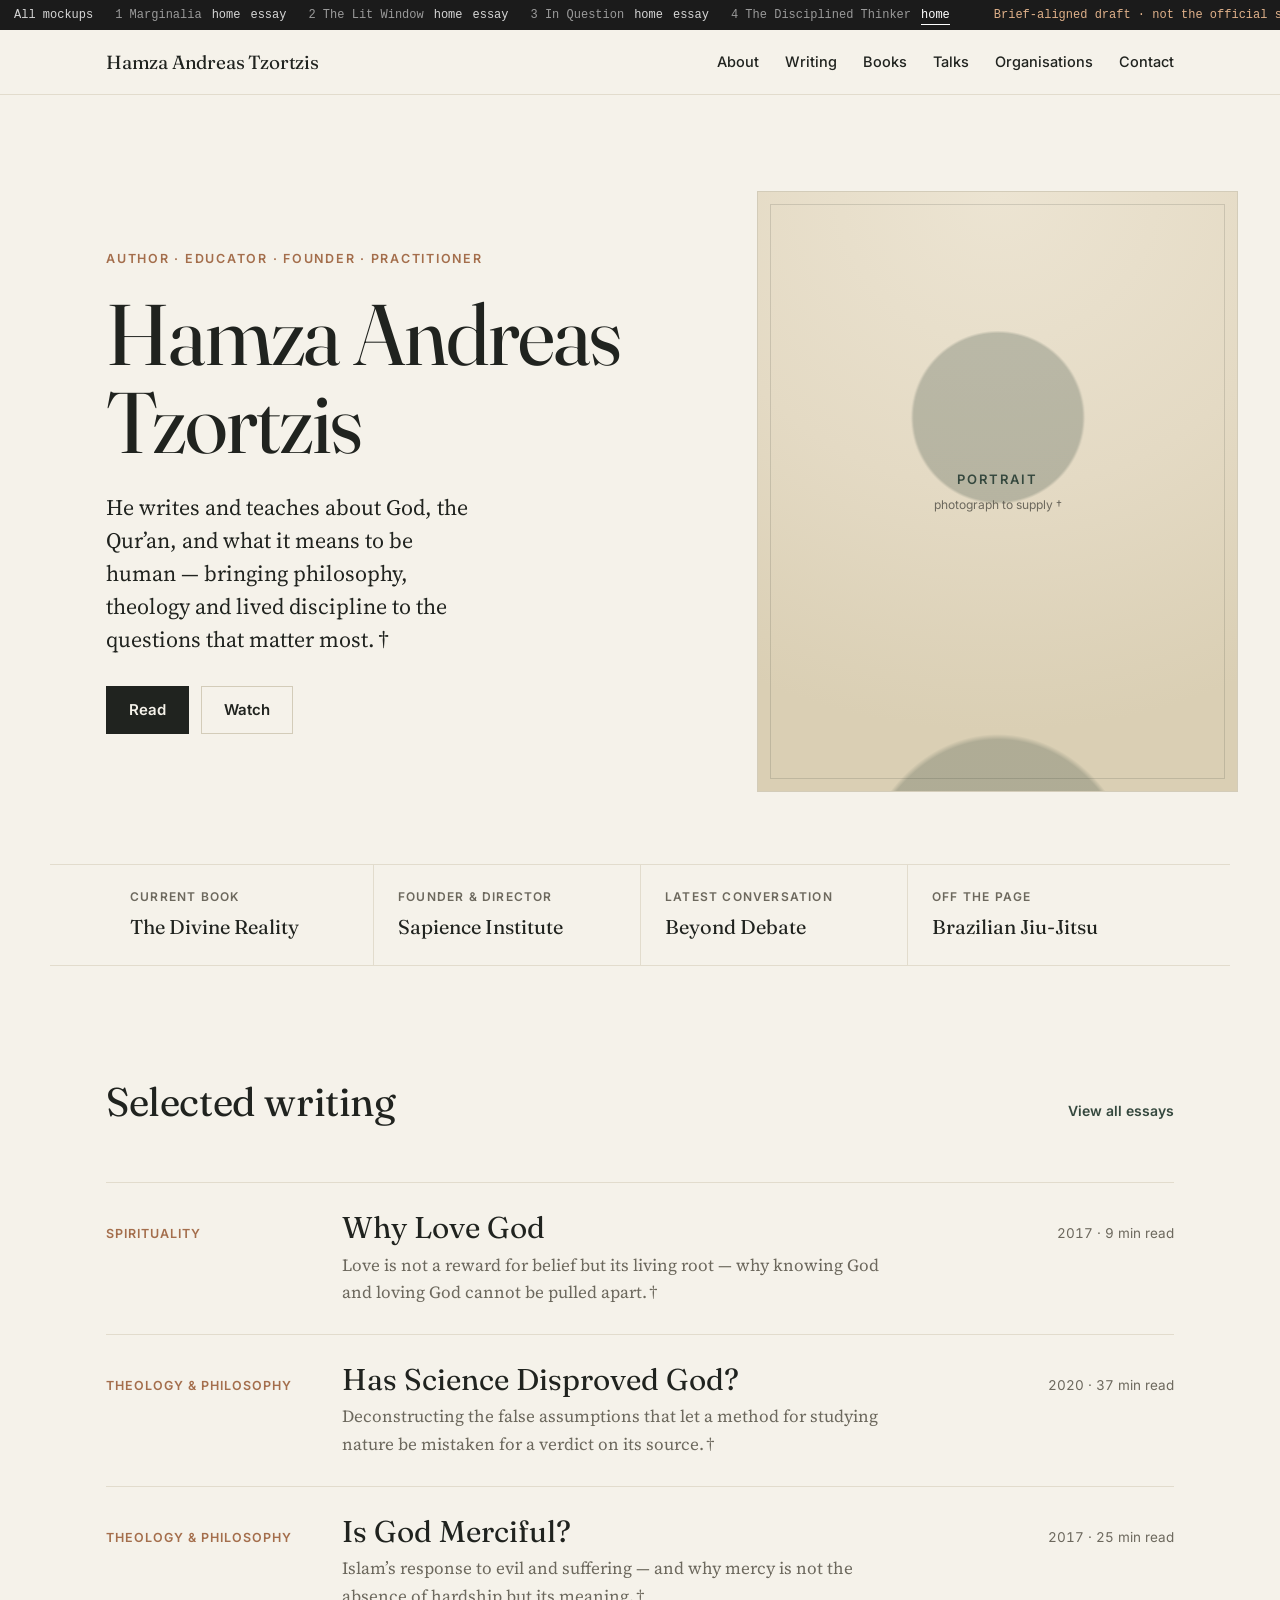
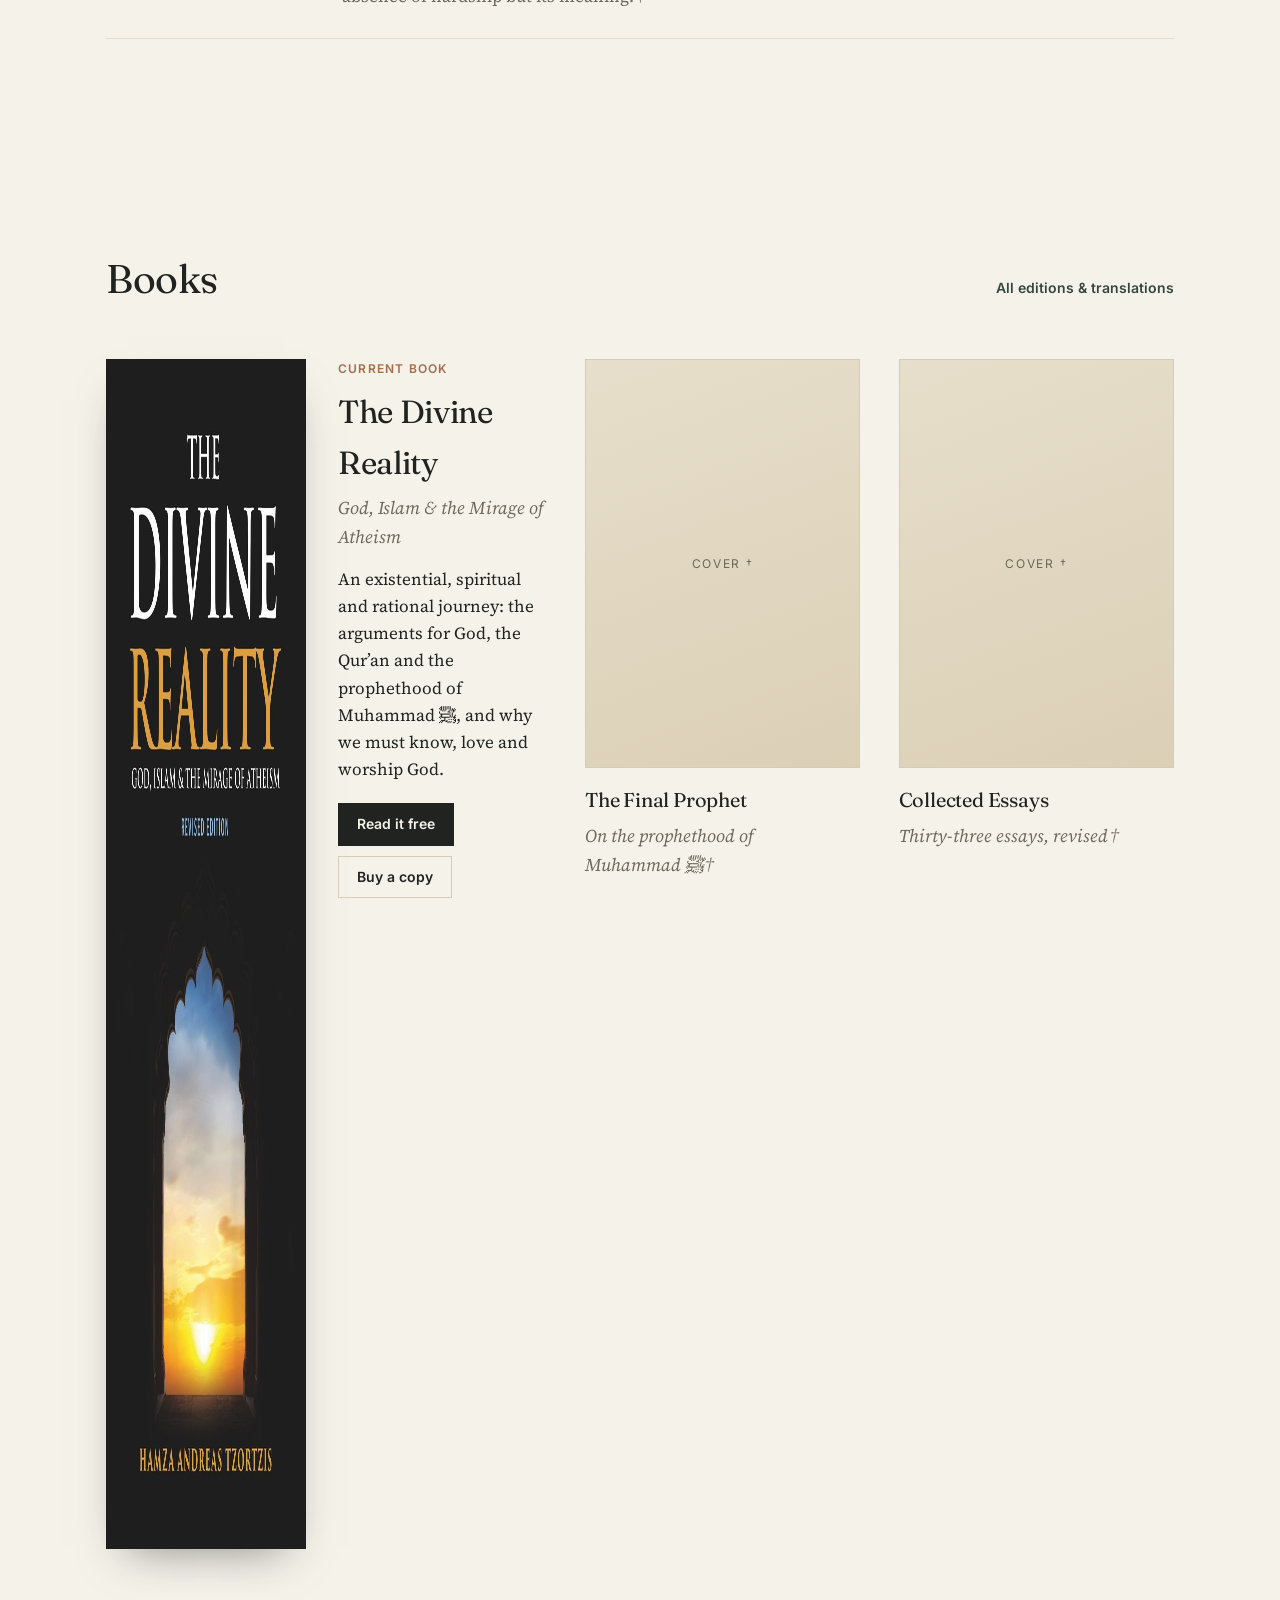
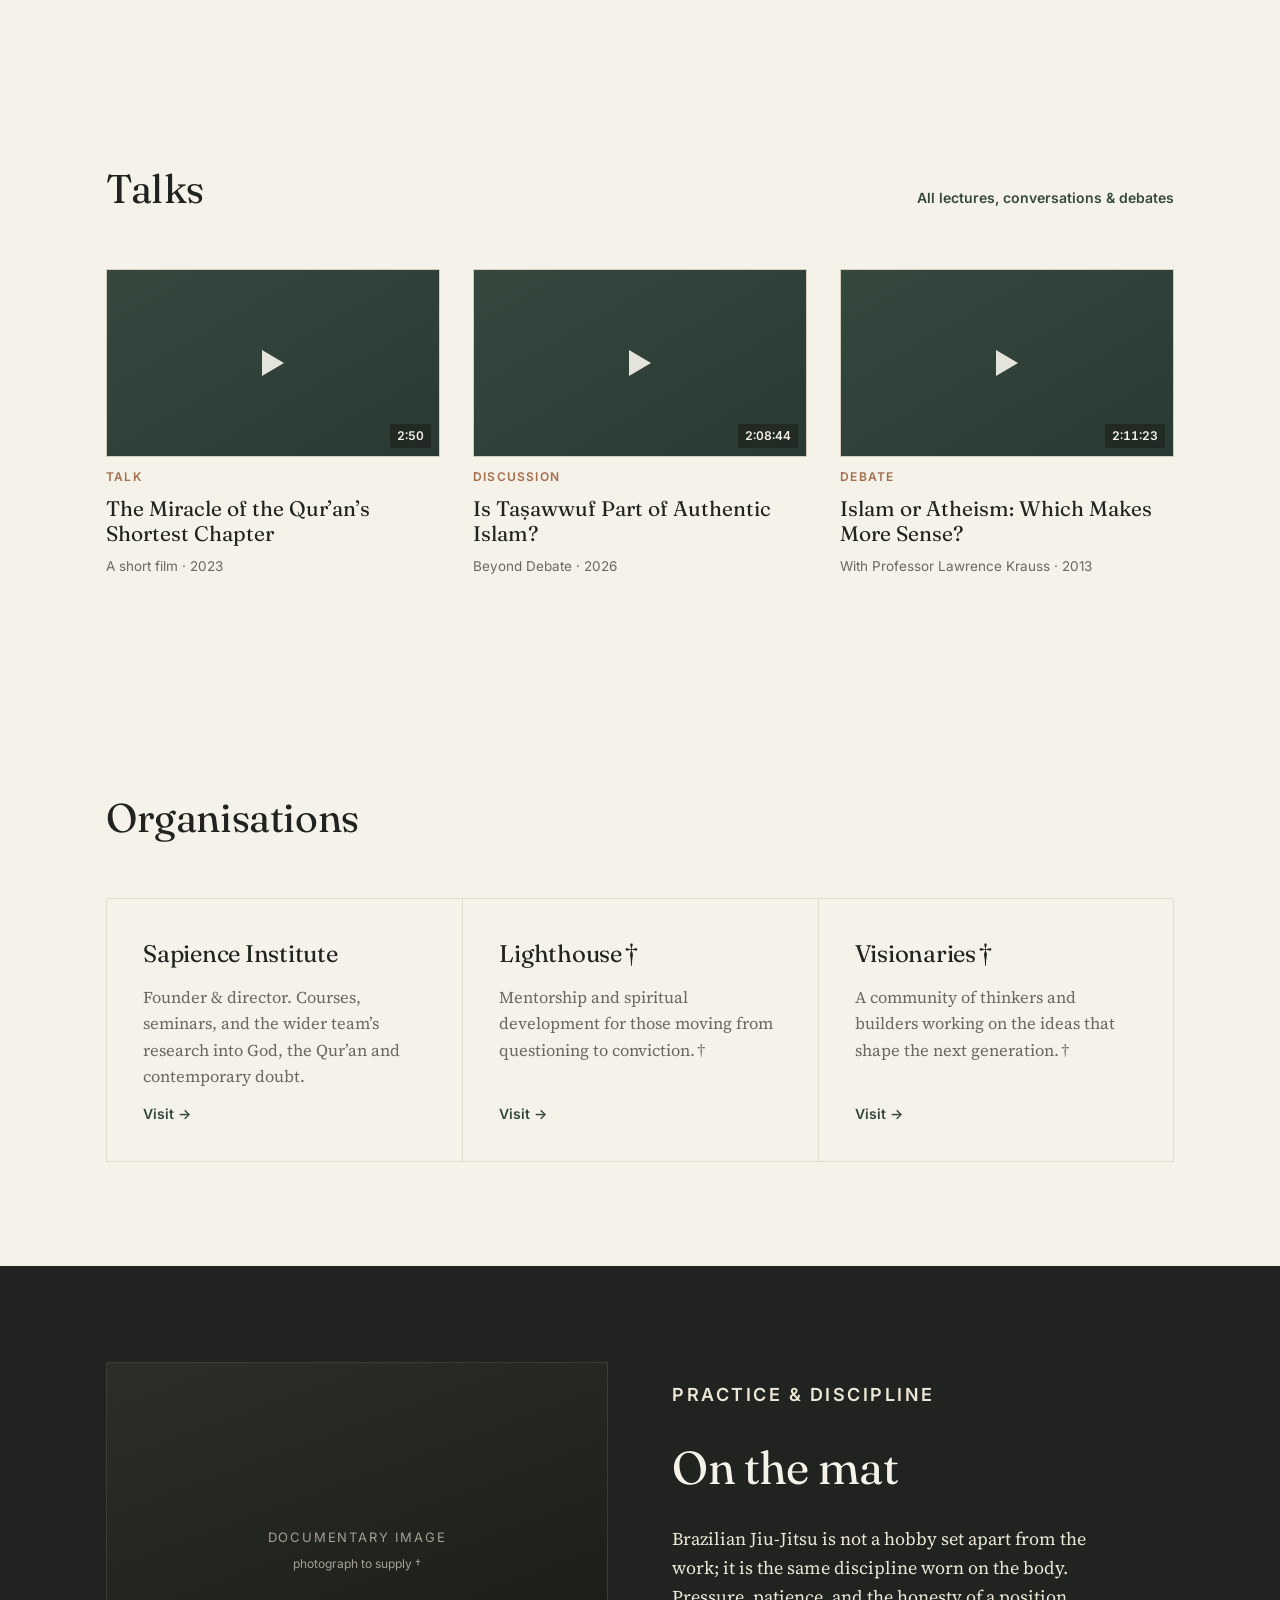
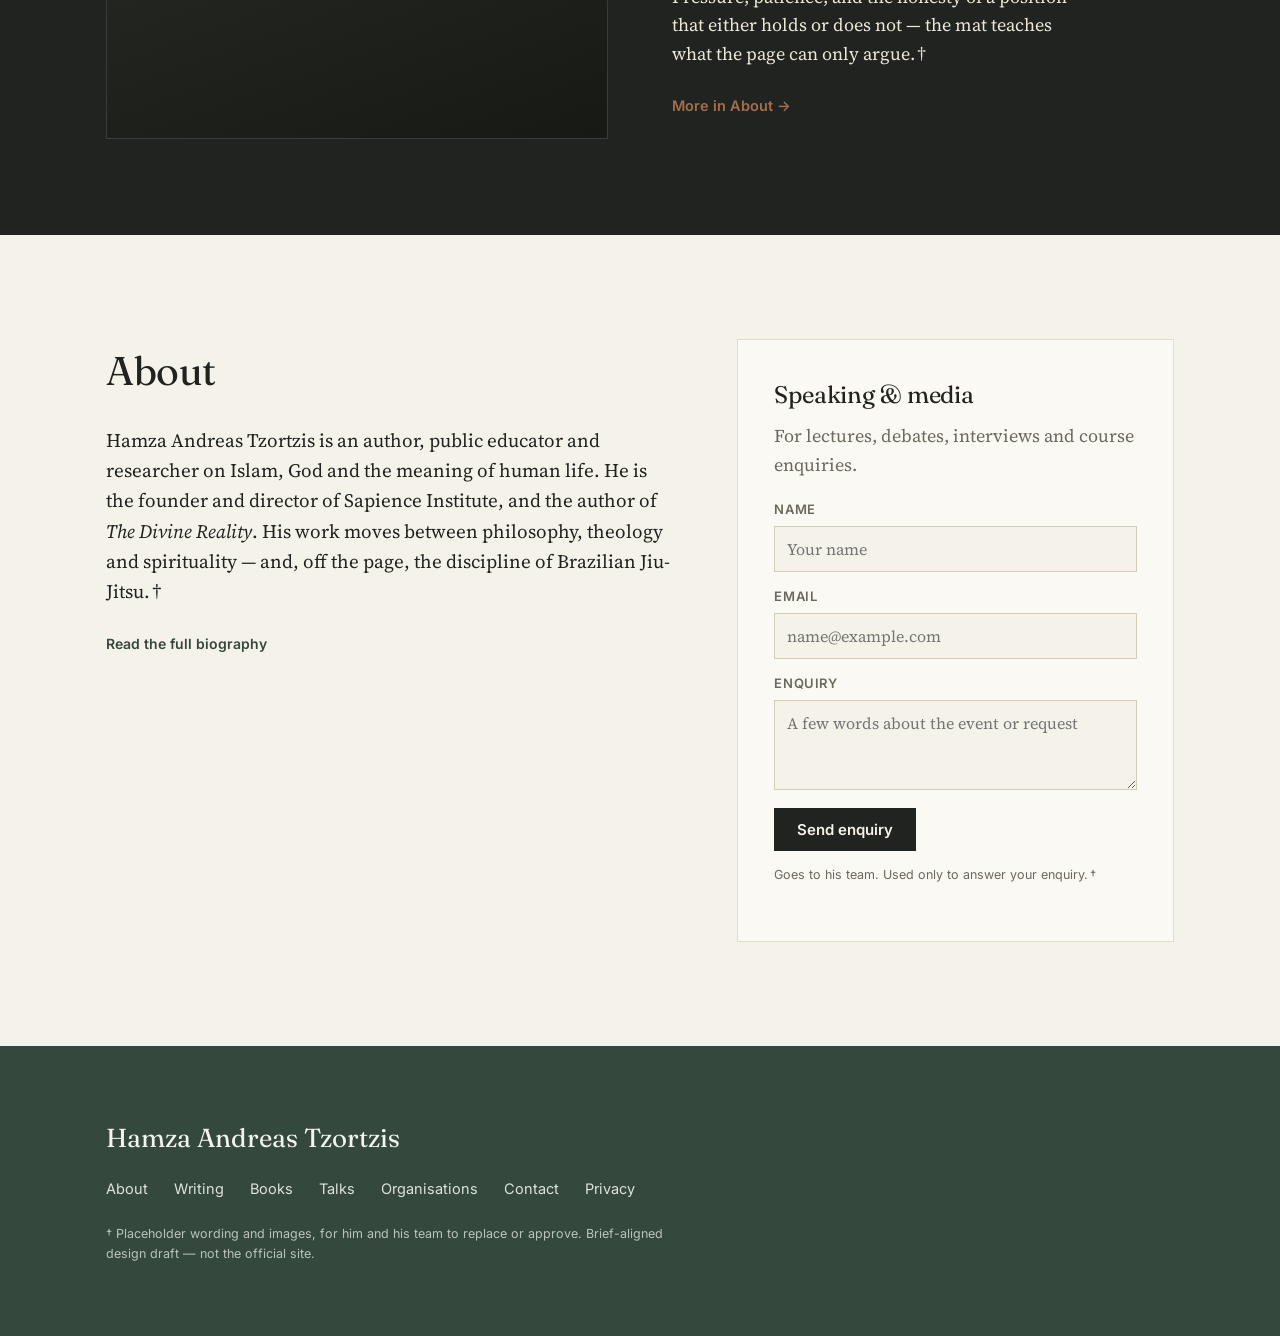
==== disciplined-thinker/index.html @ 7cee14da "Add brief-aligned homepage mockup: The Disciplined Thinker New fourth design direction built to the " ====
<!doctype html>
<html lang="en">
<head>
<meta charset="utf-8">
<meta name="viewport" content="width=device-width, initial-scale=1">
<meta name="robots" content="noindex, nofollow">
<link rel="icon" href="data:,">
<title>Hamza Andreas Tzortzis · mockup 4, The Disciplined Thinker</title>
<link rel="preconnect" href="https://fonts.googleapis.com">
<link rel="preconnect" href="https://fonts.gstatic.com" crossorigin>
<link rel="stylesheet" href="https://fonts.googleapis.com/css2?family=Fraunces:ital,opsz,wght@0,9..144,300..600;1,9..144,300..500&family=Source+Serif+4:ital,opsz,wght@0,8..60,300..600;1,8..60,300..500&family=Inter:wght@400;500;600&family=Amiri+Quran&display=swap">
<link rel="stylesheet" href="../shared/mock.css">
<link rel="stylesheet" href="disciplined-thinker.css">
</head>
<body>

<nav class="mockbar" aria-label="Mockup pages (not part of the design)">
  <a href="../index.html">All mockups</a>
  <span>1 Marginalia <a href="../marginalia/index.html">home</a> <a href="../marginalia/essay.html">essay</a></span>
  <span>2 The Lit Window <a href="../lit-window/index.html">home</a> <a href="../lit-window/essay.html">essay</a></span>
  <span>3 In Question <a href="../in-question/index.html">home</a> <a href="../in-question/essay.html">essay</a></span>
  <span>4 The Disciplined Thinker <a href="index.html" aria-current="page">home</a></span>
  <span class="mockbar__note">Brief-aligned draft · not the official site</span>
</nav>

<!-- 01 HEADER — Wordmark + six navigation links -->
<header class="site" id="top">
  <div class="site__wrap">
    <a class="wordmark" href="#top">Hamza Andreas Tzortzis</a>
    <nav class="mainnav" aria-label="Primary">
      <a href="#about">About</a>
      <a href="#writing">Writing</a>
      <a href="#books">Books</a>
      <a href="#talks">Talks</a>
      <a href="#organisations">Organisations</a>
      <a href="#contact">Contact</a>
    </nav>
    <button class="menu" aria-expanded="false" aria-controls="mainnav-m">Menu</button>
  </div>
  <nav class="mainnav-m" id="mainnav-m" aria-label="Primary (mobile)" hidden>
    <a href="#about">About</a>
    <a href="#writing">Writing</a>
    <a href="#books">Books</a>
    <a href="#talks">Talks</a>
    <a href="#organisations">Organisations</a>
    <a href="#contact">Contact</a>
  </nav>
</header>

<main>

  <!-- 02 HERO — Portrait (45%) | Name, positioning, Read / Watch -->
  <section class="hero" aria-labelledby="hero-name">
    <div class="hero__text">
      <p class="eyebrow">Author · Educator · Founder · Practitioner</p>
      <h1 id="hero-name">Hamza Andreas<br>Tzortzis</h1>
      <p class="hero__lede">He writes and teaches about God, the Qur’an, and what it means to be human — bringing philosophy, theology and lived discipline to the questions that matter most.&#8239;†</p>
      <p class="hero__acts">
        <a class="btn btn--solid" href="#writing">Read</a>
        <a class="btn btn--ghost" href="#talks">Watch</a>
      </p>
    </div>
    <figure class="portrait" aria-label="Portrait placeholder">
      <div class="portrait__frame">
        <span class="portrait__label">Portrait</span>
        <span class="portrait__note">photograph to supply †</span>
      </div>
    </figure>
  </section>

  <!-- 03 FEATURED WORLD — Books and key initiatives in a restrained strip -->
  <section class="strip" aria-label="Featured world">
    <a class="strip__item" href="#books">
      <span class="strip__k">Current book</span>
      <span class="strip__v">The Divine Reality</span>
    </a>
    <a class="strip__item" href="#organisations">
      <span class="strip__k">Founder &amp; Director</span>
      <span class="strip__v">Sapience Institute</span>
    </a>
    <a class="strip__item" href="#talks">
      <span class="strip__k">Latest conversation</span>
      <span class="strip__v">Beyond Debate</span>
    </a>
    <a class="strip__item" href="#practice">
      <span class="strip__k">Off the page</span>
      <span class="strip__v">Brazilian Jiu-Jitsu</span>
    </a>
  </section>

  <!-- 04 SELECTED WRITING — Three editorial article previews + View all -->
  <section class="section" id="writing" aria-labelledby="writing-t">
    <div class="section__head">
      <h2 id="writing-t">Selected writing</h2>
      <a class="viewall" href="#-">View all essays</a>
    </div>
    <ol class="writing">
      <li>
        <a href="#-">
          <span class="writing__cat">Spirituality</span>
          <span class="writing__t">Why Love God</span>
          <span class="writing__ex">Love is not a reward for belief but its living root — why knowing God and loving God cannot be pulled apart.&#8239;†</span>
          <span class="writing__m">2017 · 9 min read</span>
        </a>
      </li>
      <li>
        <a href="#-">
          <span class="writing__cat">Theology &amp; Philosophy</span>
          <span class="writing__t">Has Science Disproved God?</span>
          <span class="writing__ex">Deconstructing the false assumptions that let a method for studying nature be mistaken for a verdict on its source.&#8239;†</span>
          <span class="writing__m">2020 · 37 min read</span>
        </a>
      </li>
      <li>
        <a href="#-">
          <span class="writing__cat">Theology &amp; Philosophy</span>
          <span class="writing__t">Is God Merciful?</span>
          <span class="writing__ex">Islam’s response to evil and suffering — and why mercy is not the absence of hardship but its meaning.&#8239;†</span>
          <span class="writing__m">2017 · 25 min read</span>
        </a>
      </li>
    </ol>
  </section>

  <!-- 05 BOOKS — Three book covers; current book featured -->
  <section class="section books" id="books" aria-labelledby="books-t">
    <div class="section__head">
      <h2 id="books-t">Books</h2>
      <a class="viewall" href="#-">All editions &amp; translations</a>
    </div>
    <div class="books__grid">
      <article class="book book--feature">
        <a class="book__cover" href="#-">
          <img src="../assets/divine-reality-cover.jpg" width="800" height="1190" alt="The cover of The Divine Reality: a dark cover with a window open on a bright sky.">
        </a>
        <div class="book__body">
          <p class="book__flag">Current book</p>
          <h3>The Divine Reality</h3>
          <p class="book__sub">God, Islam &amp; the Mirage of Atheism</p>
          <p class="book__desc">An existential, spiritual and rational journey: the arguments for God, the Qur’an and the prophethood of Muhammad&nbsp;ﷺ, and why we must know, love and worship God.</p>
          <p class="book__acts">
            <a class="btn btn--solid" href="#-">Read it free</a>
            <a class="btn btn--ghost" href="#-">Buy a copy</a>
          </p>
        </div>
      </article>
      <article class="book">
        <a class="book__cover book__cover--ph" href="#-" aria-label="Book cover placeholder"><span>Cover †</span></a>
        <div class="book__body">
          <h3>The Final Prophet</h3>
          <p class="book__sub">On the prophethood of Muhammad&nbsp;ﷺ&#8239;†</p>
        </div>
      </article>
      <article class="book">
        <a class="book__cover book__cover--ph" href="#-" aria-label="Book cover placeholder"><span>Cover †</span></a>
        <div class="book__body">
          <h3>Collected Essays</h3>
          <p class="book__sub">Thirty-three essays, revised&#8239;†</p>
        </div>
      </article>
    </div>
  </section>

  <!-- 06 TALKS — Three selected videos: talk, discussion, debate -->
  <section class="section talks" id="talks" aria-labelledby="talks-t">
    <div class="section__head">
      <h2 id="talks-t">Talks</h2>
      <a class="viewall" href="#-">All lectures, conversations &amp; debates</a>
    </div>
    <ul class="talks__grid">
      <li>
        <a href="#-">
          <span class="talks__thumb" aria-hidden="true"><span class="play"></span><span class="dur">2:50</span></span>
          <span class="talks__kind">Talk</span>
          <span class="talks__t">The Miracle of the Qur’an’s Shortest Chapter</span>
          <span class="talks__w">A short film · 2023</span>
        </a>
      </li>
      <li>
        <a href="#-">
          <span class="talks__thumb" aria-hidden="true"><span class="play"></span><span class="dur">2:08:44</span></span>
          <span class="talks__kind">Discussion</span>
          <span class="talks__t">Is Taṣawwuf Part of Authentic Islam?</span>
          <span class="talks__w">Beyond Debate · 2026</span>
        </a>
      </li>
      <li>
        <a href="#-">
          <span class="talks__thumb" aria-hidden="true"><span class="play"></span><span class="dur">2:11:23</span></span>
          <span class="talks__kind">Debate</span>
          <span class="talks__t">Islam or Atheism: Which Makes More Sense?</span>
          <span class="talks__w">With Professor Lawrence Krauss · 2013</span>
        </a>
      </li>
    </ul>
  </section>

  <!-- 07 ORGANISATIONS — Sapience, Lighthouse, Visionaries etc. -->
  <section class="section orgs" id="organisations" aria-labelledby="orgs-t">
    <div class="section__head">
      <h2 id="orgs-t">Organisations</h2>
    </div>
    <ul class="orgs__grid">
      <li>
        <a href="#-">
          <h3>Sapience Institute</h3>
          <p>Founder &amp; director. Courses, seminars, and the wider team’s research into God, the Qur’an and contemporary doubt.</p>
          <span class="orgs__go">Visit →</span>
        </a>
      </li>
      <li>
        <a href="#-">
          <h3>Lighthouse&#8239;†</h3>
          <p>Mentorship and spiritual development for those moving from questioning to conviction.&#8239;†</p>
          <span class="orgs__go">Visit →</span>
        </a>
      </li>
      <li>
        <a href="#-">
          <h3>Visionaries&#8239;†</h3>
          <p>A community of thinkers and builders working on the ideas that shape the next generation.&#8239;†</p>
          <span class="orgs__go">Visit →</span>
        </a>
      </li>
    </ul>
  </section>

  <!-- 08 PRACTICE & DISCIPLINE — BJJ documentary image + short reflection
       (the single selective dark treatment, after The Lit Window) -->
  <section class="practice" id="practice" aria-labelledby="practice-t">
    <div class="practice__wrap">
      <figure class="practice__media" aria-label="Brazilian Jiu-Jitsu documentary image placeholder">
        <div class="practice__ph"><span>Documentary image</span><span class="practice__note">photograph to supply †</span></div>
      </figure>
      <div class="practice__text">
        <p class="eyebrow eyebrow--light">Practice &amp; discipline</p>
        <h2 id="practice-t">On the mat</h2>
        <p>Brazilian Jiu-Jitsu is not a hobby set apart from the work; it is the same discipline worn on the body. Pressure, patience, and the honesty of a position that either holds or does not — the mat teaches what the page can only argue.&#8239;†</p>
        <a class="link-light" href="#about">More in About →</a>
      </div>
    </div>
  </section>

  <!-- 09 ABOUT / CONTACT — Short bio, speaking/media enquiry, footer -->
  <section class="section about" id="about" aria-labelledby="about-t">
    <div class="about__grid">
      <div class="about__bio">
        <h2 id="about-t">About</h2>
        <p>Hamza Andreas Tzortzis is an author, public educator and researcher on Islam, God and the meaning of human life. He is the founder and director of Sapience Institute, and the author of <em>The Divine Reality</em>. His work moves between philosophy, theology and spirituality — and, off the page, the discipline of Brazilian Jiu-Jitsu.&#8239;†</p>
        <a class="viewall" href="#-">Read the full biography</a>
      </div>
      <div class="about__contact" id="contact">
        <h3>Speaking &amp; media</h3>
        <p>For lectures, debates, interviews and course enquiries.</p>
        <form class="enquiry" onsubmit="return false">
          <label>Name <input type="text" autocomplete="name" placeholder="Your name"></label>
          <label>Email <input type="email" autocomplete="email" placeholder="name@example.com"></label>
          <label>Enquiry <textarea rows="3" placeholder="A few words about the event or request"></textarea></label>
          <button type="submit" class="btn btn--solid">Send enquiry</button>
        </form>
        <p class="fine">Goes to his team. Used only to answer your enquiry.&#8239;†</p>
      </div>
    </div>
  </section>

</main>

<footer class="foot">
  <div class="foot__wrap">
    <p class="foot__name">Hamza Andreas Tzortzis</p>
    <nav aria-label="Site map">
      <a href="#about">About</a>
      <a href="#writing">Writing</a>
      <a href="#books">Books</a>
      <a href="#talks">Talks</a>
      <a href="#organisations">Organisations</a>
      <a href="#contact">Contact</a>
      <a href="#-">Privacy</a>
    </nav>
    <p class="foot__fine">† Placeholder wording and images, for him and his team to replace or approve. Brief-aligned design draft — not the official site.</p>
  </div>
</footer>

<script src="disciplined-thinker.js"></script>
</body>
</html>
---- shared/mock.css ----
/* The grey strip at the top of every mockup page. It is not part of any design. */
.mockbar{
  display:flex; align-items:center; gap:22px;
  height:30px; padding:0 14px;
  background:#1b1b1b; color:#9a9a9a;
  font:500 12px/1 ui-monospace,"SF Mono",Menlo,Consolas,monospace;
  white-space:nowrap; overflow-x:auto; scrollbar-width:none;
  position:relative; z-index:50;
}
.mockbar::-webkit-scrollbar{display:none}
.mockbar a{color:#d6d6d6; text-decoration:none; padding:3px 0; border-bottom:1px solid transparent}
.mockbar a:hover{border-bottom-color:#777}
.mockbar a[aria-current="page"]{color:#fff; border-bottom-color:#fff}
.mockbar span{display:inline-flex; gap:10px; align-items:center}
.mockbar .mockbar__note{margin-left:auto; padding-left:22px; color:#e0b18a}
@media print{.mockbar{display:none}}
---- disciplined-thinker/disciplined-thinker.css ----
/* The Disciplined Thinker — brief-aligned editorial direction.
   Palette: Ivory, Ink, Olive, Copper. Light throughout, with one
   selective dark treatment (Practice & discipline) and a dusk footer. */

:root{
  --ivory:#F5F2EA;
  --ink:#20231F;
  --olive:#35483E;
  --copper:#A46E4C;

  --paper:#FBF9F3;        /* raised cards on ivory */
  --line:#E2DCCD;         /* hairline on ivory */
  --line-strong:#D3CCB9;
  --muted:#6C685D;        /* secondary text on ivory */
  --ink-soft:#EDE7D7;     /* text on ink */
  --ink-muted:#A6A093;    /* secondary on ink */
  --line-ink:#3A3D37;

  --display:"Fraunces",Georgia,"Times New Roman",serif;
  --read:"Source Serif 4",Georgia,serif;
  --ui:"Inter",system-ui,-apple-system,"Segoe UI",sans-serif;
  --quran:"Amiri Quran","Amiri",serif;

  --wrap:1180px;
  --gutter:clamp(20px,5vw,56px);
  color-scheme:light;
}

*{box-sizing:border-box}
html{scroll-behavior:smooth}
body{
  margin:0;
  background:var(--ivory);
  color:var(--ink);
  font-family:var(--read);
  font-size:18px; line-height:1.6;
  -webkit-font-smoothing:antialiased;
  text-rendering:optimizeLegibility;
}
img{max-width:100%; display:block}
a{color:inherit}
h1,h2,h3{font-family:var(--display); font-weight:400; letter-spacing:-.01em; margin:0}
p{margin:0}

.eyebrow{
  font-family:var(--ui); font-size:12.5px; font-weight:600;
  letter-spacing:.14em; text-transform:uppercase; color:var(--copper);
  margin:0;
}
.eyebrow--light{color:var(--copper)}

/* Buttons */
.btn{
  display:inline-block; font-family:var(--ui); font-weight:600; font-size:15px;
  text-decoration:none; padding:11px 22px; border:1px solid transparent;
  transition:background .15s, color .15s, border-color .15s;
}
.btn--solid{background:var(--ink); color:var(--ivory)}
.btn--solid:hover{background:var(--olive)}
.btn--ghost{background:transparent; color:var(--ink); border-color:var(--line-strong)}
.btn--ghost:hover{border-color:var(--ink)}
a:focus-visible,button:focus-visible{outline:2px solid var(--copper); outline-offset:3px}

/* ---------- 01 Header ---------- */
.site{
  position:sticky; top:0; z-index:40;
  background:color-mix(in srgb, var(--ivory) 90%, transparent);
  backdrop-filter:saturate(1.1) blur(8px);
  border-bottom:1px solid var(--line);
}
.site__wrap{
  max-width:var(--wrap); margin:0 auto; padding:16px var(--gutter);
  display:flex; align-items:center; gap:28px;
}
.wordmark{
  font-family:var(--display); font-size:19px; letter-spacing:-.01em;
  text-decoration:none; white-space:nowrap; margin-right:auto;
}
.mainnav{display:flex; gap:26px}
.mainnav a{
  font-family:var(--ui); font-size:14.5px; font-weight:500; color:var(--ink);
  text-decoration:none; padding:4px 0; border-bottom:1.5px solid transparent;
}
.mainnav a:hover{border-bottom-color:var(--copper)}
.menu{
  display:none; font-family:var(--ui); font-weight:600; font-size:14px;
  background:none; border:1px solid var(--line-strong); color:var(--ink);
  padding:8px 14px; cursor:pointer;
}
.mainnav-m{
  display:flex; flex-direction:column; border-top:1px solid var(--line);
  padding:8px var(--gutter) 14px;
}
.mainnav-m[hidden]{display:none}
.mainnav-m a{
  font-family:var(--ui); font-size:16px; font-weight:500; text-decoration:none;
  padding:11px 0; border-bottom:1px solid var(--line);
}

/* ---------- Section scaffolding ---------- */
main{display:block}
.section{max-width:var(--wrap); margin:0 auto; padding:clamp(56px,9vw,104px) var(--gutter)}
.section__head{
  display:flex; align-items:baseline; justify-content:space-between; gap:20px;
  margin-bottom:clamp(28px,4vw,48px); flex-wrap:wrap;
}
.section__head h2{font-size:clamp(28px,4vw,40px)}
.viewall{
  font-family:var(--ui); font-size:14px; font-weight:600; color:var(--olive);
  text-decoration:none; border-bottom:1.5px solid transparent; white-space:nowrap;
}
.viewall:hover{border-bottom-color:var(--olive)}

/* ---------- 02 Hero ---------- */
.hero{
  max-width:var(--wrap); margin:0 auto;
  padding:clamp(48px,8vw,96px) var(--gutter) clamp(40px,6vw,72px);
  display:grid; grid-template-columns:55% 45%; gap:clamp(28px,5vw,64px);
  align-items:center;
}
.hero__text .eyebrow{margin-bottom:22px}
.hero h1{
  font-size:clamp(44px,8vw,86px); line-height:1.02; letter-spacing:-.02em;
  margin:0 0 24px;
}
.hero__lede{
  font-size:clamp(18px,2.2vw,22px); line-height:1.5; color:var(--ink);
  max-width:34ch; margin-bottom:30px;
}
.hero__acts{display:flex; gap:12px; flex-wrap:wrap}

.portrait{margin:0}
.portrait__frame{
  position:relative; aspect-ratio:4/5; width:100%;
  background:
    radial-gradient(120% 90% at 50% 0%, #ECE4D2 0%, #E4DAC4 55%, #DACFB4 100%);
  border:1px solid var(--line-strong);
  display:flex; flex-direction:column; align-items:center; justify-content:center;
  gap:6px; overflow:hidden;
}
/* a drawn shoulders/head silhouette so the frame reads as a portrait slot */
.portrait__frame::before{
  content:""; position:absolute; left:50%; bottom:0; transform:translateX(-50%);
  width:70%; height:78%;
  background:
    radial-gradient(42% 30% at 50% 20%, rgba(53,72,62,.26) 0 60%, transparent 62%),
    radial-gradient(70% 60% at 50% 125%, rgba(53,72,62,.26) 0 60%, transparent 62%);
}
.portrait__frame::after{
  content:""; position:absolute; inset:12px; border:1px solid rgba(32,35,31,.14);
  pointer-events:none;
}
.portrait__label{
  position:relative; font-family:var(--ui); font-weight:600; font-size:13px;
  letter-spacing:.16em; text-transform:uppercase; color:var(--olive);
}
.portrait__note{
  position:relative; font-family:var(--ui); font-size:12px; color:var(--muted);
}

/* ---------- 03 Featured world strip ---------- */
.strip{
  max-width:var(--wrap); margin:0 auto; padding:0 var(--gutter);
}
.strip{
  display:grid; grid-template-columns:repeat(4,1fr);
  border-top:1px solid var(--line); border-bottom:1px solid var(--line);
}
.strip__item{
  display:flex; flex-direction:column; gap:5px; padding:22px 24px;
  text-decoration:none; border-left:1px solid var(--line);
  transition:background .15s;
}
.strip__item:first-child{border-left:0}
.strip__item:hover{background:var(--paper)}
.strip__k{font-family:var(--ui); font-size:12px; font-weight:600; letter-spacing:.1em; text-transform:uppercase; color:var(--muted)}
.strip__v{font-family:var(--display); font-size:20px; color:var(--ink)}

/* ---------- 04 Selected writing ---------- */
.writing{list-style:none; margin:0; padding:0; border-top:1px solid var(--line)}
.writing li{border-bottom:1px solid var(--line)}
.writing a{
  display:grid; grid-template-columns:200px 1fr auto; gap:8px 36px;
  align-items:baseline; padding:28px 0; text-decoration:none;
}
.writing__cat{
  font-family:var(--ui); font-size:12.5px; font-weight:600; letter-spacing:.08em;
  text-transform:uppercase; color:var(--copper);
}
.writing__t{font-family:var(--display); font-size:clamp(23px,3vw,30px); line-height:1.15}
.writing li a:hover .writing__t{text-decoration:underline; text-underline-offset:4px; text-decoration-thickness:1px}
.writing__ex{grid-column:2; color:var(--muted); font-size:17px; max-width:62ch; margin-top:-2px}
.writing__m{
  font-family:var(--ui); font-size:13.5px; color:var(--muted); white-space:nowrap;
  font-variant-numeric:tabular-nums; grid-column:3; grid-row:1;
}

/* ---------- 05 Books ---------- */
.books__grid{
  display:grid; grid-template-columns:1.6fr 1fr 1fr; gap:clamp(24px,3vw,44px);
  align-items:start;
}
.book{display:flex; flex-direction:column}
.book--feature{
  grid-row:1; grid-column:1; display:grid;
  grid-template-columns:200px 1fr; gap:32px; align-items:start;
}
.book__cover{display:block; text-decoration:none}
.book__cover img{box-shadow:0 20px 44px -22px rgba(32,35,31,.55); width:100%}
.book__cover--ph{
  aspect-ratio:800/1190; background:linear-gradient(160deg,#E7DECB,#DBD0B6);
  border:1px solid var(--line-strong);
  display:flex; align-items:center; justify-content:center;
}
.book__cover--ph span{font-family:var(--ui); font-size:12px; letter-spacing:.14em; text-transform:uppercase; color:var(--muted)}
.book__flag{font-family:var(--ui); font-size:12px; font-weight:600; letter-spacing:.1em; text-transform:uppercase; color:var(--copper); margin-bottom:8px}
.book__body h3{font-size:clamp(24px,3vw,32px); margin:0 0 6px}
.book:not(.book--feature) .book__body h3{font-size:20px; margin-top:16px}
.book__sub{font-family:var(--read); font-style:italic; color:var(--muted); margin-bottom:14px}
.book__desc{color:var(--ink); font-size:17px; max-width:46ch; margin-bottom:20px}
.book__acts{display:flex; gap:10px; flex-wrap:wrap}
.book__acts .btn{padding:9px 18px; font-size:14px}

/* ---------- 06 Talks ---------- */
.talks__grid{list-style:none; margin:0; padding:0; display:grid; grid-template-columns:repeat(3,1fr); gap:clamp(20px,2.6vw,36px)}
.talks__grid a{text-decoration:none; display:flex; flex-direction:column; gap:10px}
.talks__thumb{
  position:relative; aspect-ratio:16/9; display:block;
  background:linear-gradient(150deg,var(--olive),#293a32);
  border:1px solid var(--line-strong);
}
.play{position:absolute; inset:0; margin:auto; width:0; height:0; border-style:solid; border-width:13px 0 13px 22px; border-color:transparent transparent transparent rgba(245,242,234,.92)}
.dur{position:absolute; right:8px; bottom:8px; font-family:var(--ui); font-size:12px; font-weight:600; color:var(--ivory); background:rgba(32,35,31,.7); padding:2px 7px; font-variant-numeric:tabular-nums}
.talks__kind{font-family:var(--ui); font-size:12px; font-weight:600; letter-spacing:.1em; text-transform:uppercase; color:var(--copper)}
.talks__t{font-family:var(--display); font-size:21px; line-height:1.2}
.talks__grid a:hover .talks__t{text-decoration:underline; text-underline-offset:3px; text-decoration-thickness:1px}
.talks__w{font-family:var(--ui); font-size:13.5px; color:var(--muted)}

/* ---------- 07 Organisations ---------- */
.orgs__grid{list-style:none; margin:0; padding:0; display:grid; grid-template-columns:repeat(3,1fr); gap:0; border:1px solid var(--line)}
.orgs__grid li{border-left:1px solid var(--line)}
.orgs__grid li:first-child{border-left:0}
.orgs__grid a{display:flex; flex-direction:column; gap:12px; padding:clamp(24px,3vw,36px); text-decoration:none; height:100%; transition:background .15s}
.orgs__grid a:hover{background:var(--paper)}
.orgs__grid h3{font-size:24px}
.orgs__grid p{color:var(--muted); font-size:16.5px}
.orgs__go{margin-top:auto; font-family:var(--ui); font-size:14px; font-weight:600; color:var(--olive)}

/* ---------- 08 Practice & discipline (selective dark) ---------- */
.practice{background:var(--ink); color:var(--ink-soft)}
.practice__wrap{
  max-width:var(--wrap); margin:0 auto; padding:clamp(56px,8vw,96px) var(--gutter);
  display:grid; grid-template-columns:1fr 1fr; gap:clamp(28px,5vw,64px); align-items:center;
}
.practice__media{margin:0}
.practice__ph{
  aspect-ratio:4/3; background:linear-gradient(160deg,#2B2E29,#171915);
  border:1px solid var(--line-ink);
  display:flex; flex-direction:column; align-items:center; justify-content:center; gap:6px;
}
.practice__ph span{font-family:var(--ui); font-size:13px; letter-spacing:.14em; text-transform:uppercase; color:var(--ink-muted)}
.practice__ph .practice__note{letter-spacing:0; text-transform:none; font-size:12px}
.practice__text h2{font-size:clamp(30px,4.5vw,46px); margin:14px 0 20px; color:var(--ivory)}
.practice__text p{color:var(--ink-soft); font-size:18px; max-width:46ch; margin-bottom:22px}
.link-light{font-family:var(--ui); font-size:14.5px; font-weight:600; color:var(--copper); text-decoration:none; border-bottom:1.5px solid transparent}
.link-light:hover{border-bottom-color:var(--copper)}

/* ---------- 09 About / Contact ---------- */
.about__grid{display:grid; grid-template-columns:1.3fr 1fr; gap:clamp(32px,5vw,72px); align-items:start}
.about__bio h2{font-size:clamp(28px,4vw,40px); margin-bottom:22px}
.about__bio p{font-size:19px; max-width:58ch; margin-bottom:22px}
.about__contact{background:var(--paper); border:1px solid var(--line); padding:clamp(24px,3vw,36px)}
.about__contact h3{font-size:24px; margin-bottom:8px}
.about__contact > p{color:var(--muted); margin-bottom:20px}
.enquiry{display:flex; flex-direction:column; gap:14px}
.enquiry label{display:flex; flex-direction:column; gap:6px; font-family:var(--ui); font-size:13px; font-weight:600; letter-spacing:.04em; text-transform:uppercase; color:var(--muted)}
.enquiry input,.enquiry textarea{
  font-family:var(--read); font-size:16px; color:var(--ink);
  background:var(--ivory); border:1px solid var(--line-strong); padding:11px 12px;
  text-transform:none; letter-spacing:0;
}
.enquiry input:focus,.enquiry textarea:focus{outline:2px solid var(--copper); outline-offset:1px; border-color:var(--copper)}
.enquiry .btn{align-self:flex-start; margin-top:4px}
.fine{font-family:var(--ui); font-size:12.5px; color:var(--muted); margin-top:14px}

/* ---------- Footer ---------- */
.foot{background:var(--olive); color:#E7ECE6}
.foot__wrap{max-width:var(--wrap); margin:0 auto; padding:clamp(40px,6vw,72px) var(--gutter)}
.foot__name{font-family:var(--display); font-size:26px; color:#F2F4F0; margin-bottom:18px}
.foot nav{display:flex; flex-wrap:wrap; gap:8px 26px; margin-bottom:22px}
.foot nav a{font-family:var(--ui); font-size:14.5px; color:#DCE3DA; text-decoration:none; border-bottom:1px solid transparent}
.foot nav a:hover{border-bottom-color:#DCE3DA}
.foot__fine{font-family:var(--ui); font-size:12.5px; line-height:1.6; color:#B9C4B8; max-width:70ch}

/* ---------- Responsive ---------- */
@media (max-width:900px){
  .mainnav{display:none}
  .menu{display:inline-block}
  .hero{grid-template-columns:1fr; gap:36px}
  .portrait{max-width:380px}
  .strip{grid-template-columns:1fr 1fr}
  .strip__item:nth-child(3){border-left:0}
  .strip__item:nth-child(odd){border-left:0}
  .strip__item:nth-child(even){border-left:1px solid var(--line)}
  .strip__item:nth-child(3),.strip__item:nth-child(4){border-top:1px solid var(--line)}
  .books__grid{grid-template-columns:1fr 1fr}
  .book--feature{grid-column:1 / -1}
  .talks__grid{grid-template-columns:1fr}
  .orgs__grid{grid-template-columns:1fr}
  .orgs__grid li{border-left:0; border-top:1px solid var(--line)}
  .orgs__grid li:first-child{border-top:0}
  .practice__wrap{grid-template-columns:1fr; gap:32px}
  .about__grid{grid-template-columns:1fr; gap:36px}
}
@media (max-width:560px){
  body{font-size:17px}
  .writing a{grid-template-columns:1fr; gap:6px; padding:24px 0}
  .writing__ex{grid-column:1; max-width:none}
  .writing__m{grid-column:1; grid-row:auto; white-space:normal}
  .strip{grid-template-columns:1fr}
  .strip__item{border-left:0 !important; border-top:1px solid var(--line)}
  .strip__item:first-child{border-top:0}
  .books__grid{grid-template-columns:1fr 1fr}
  .book--feature{grid-template-columns:1fr; gap:20px}
  .book--feature .book__cover{max-width:200px}
}
@media (prefers-reduced-motion:reduce){html{scroll-behavior:auto}}
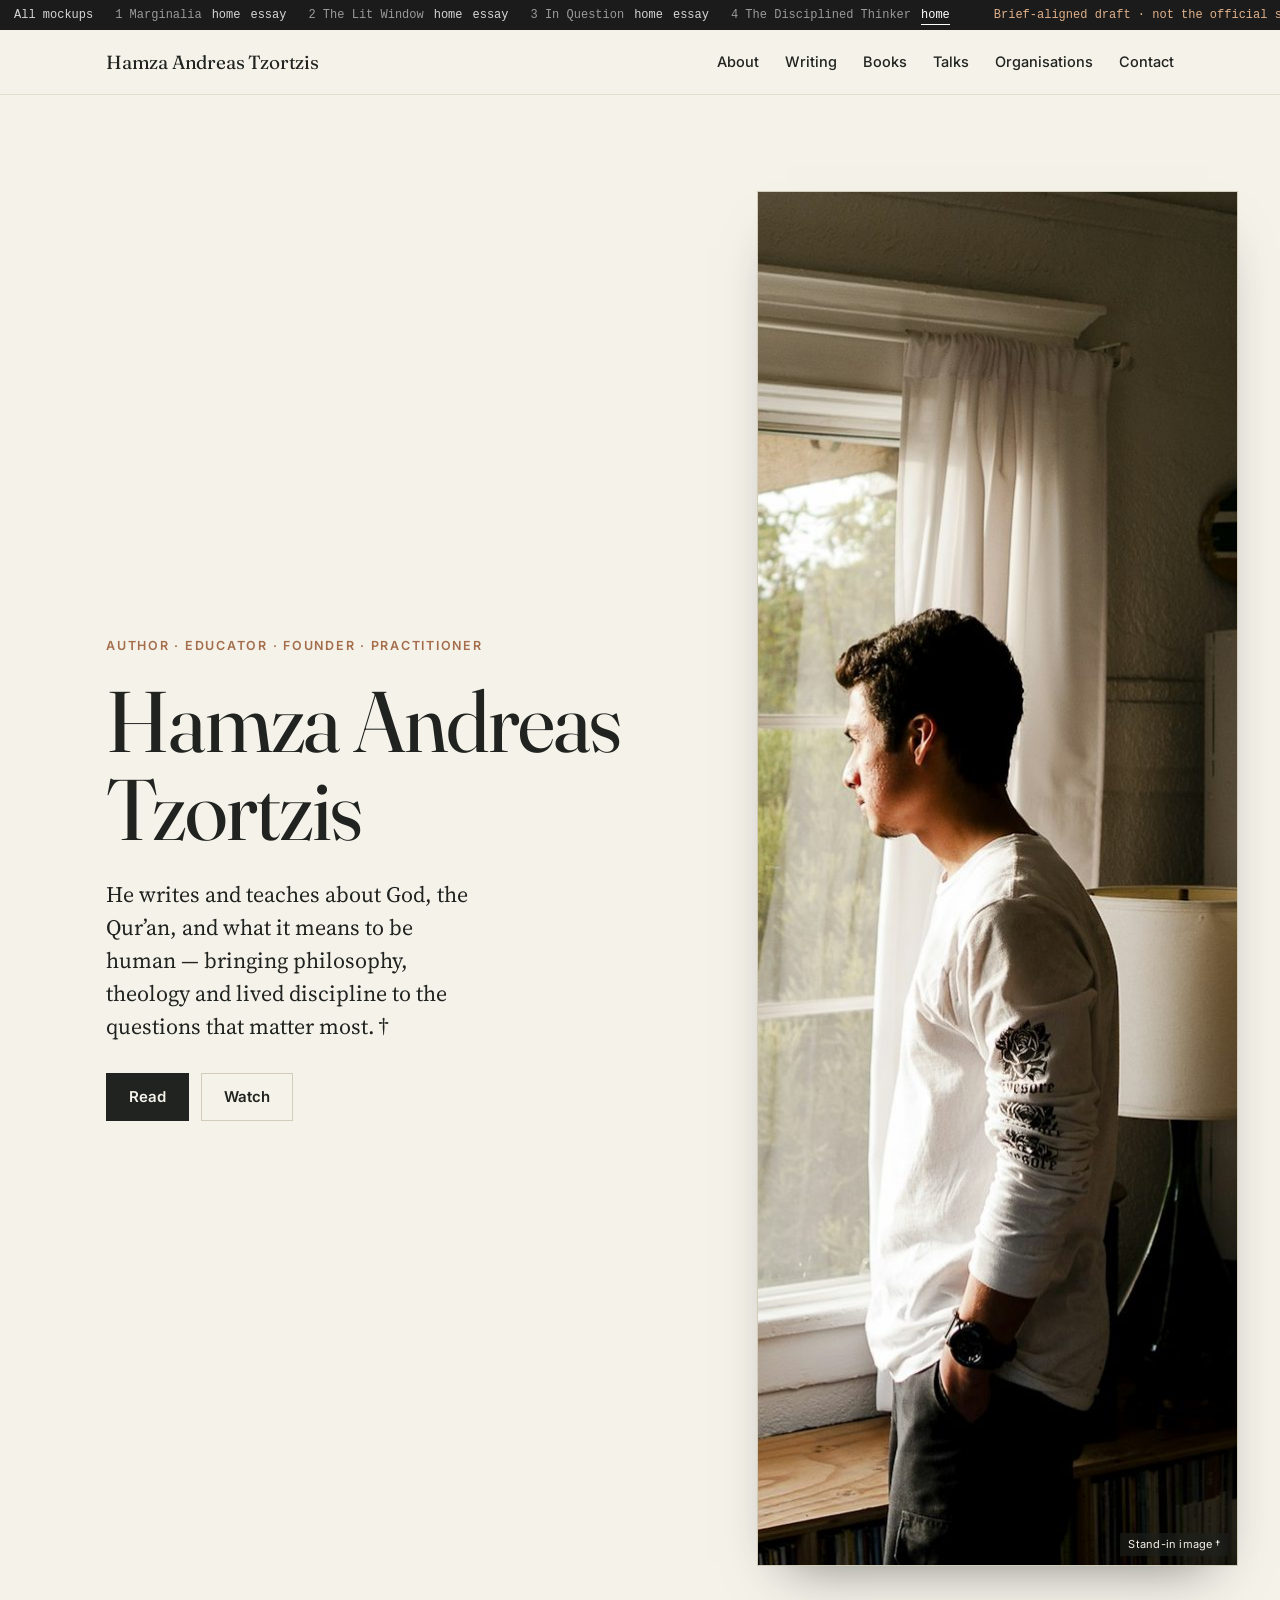
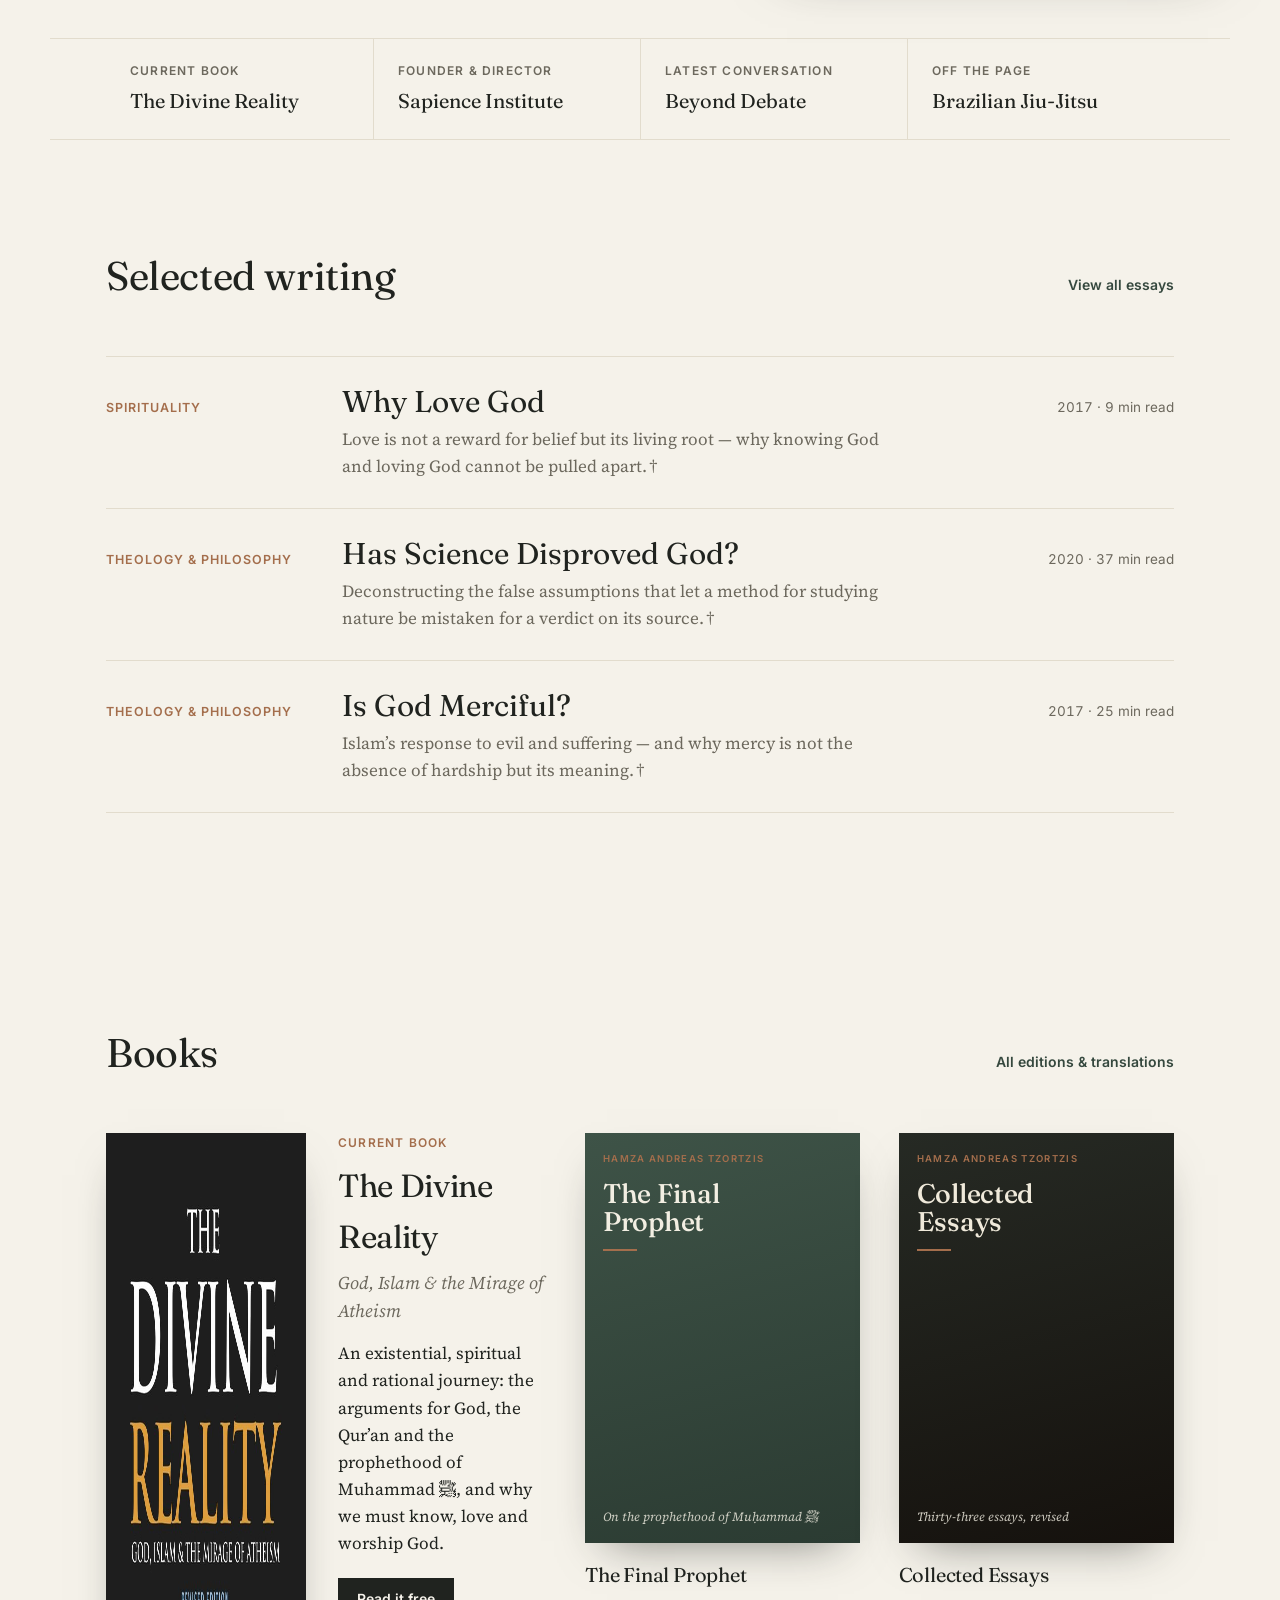
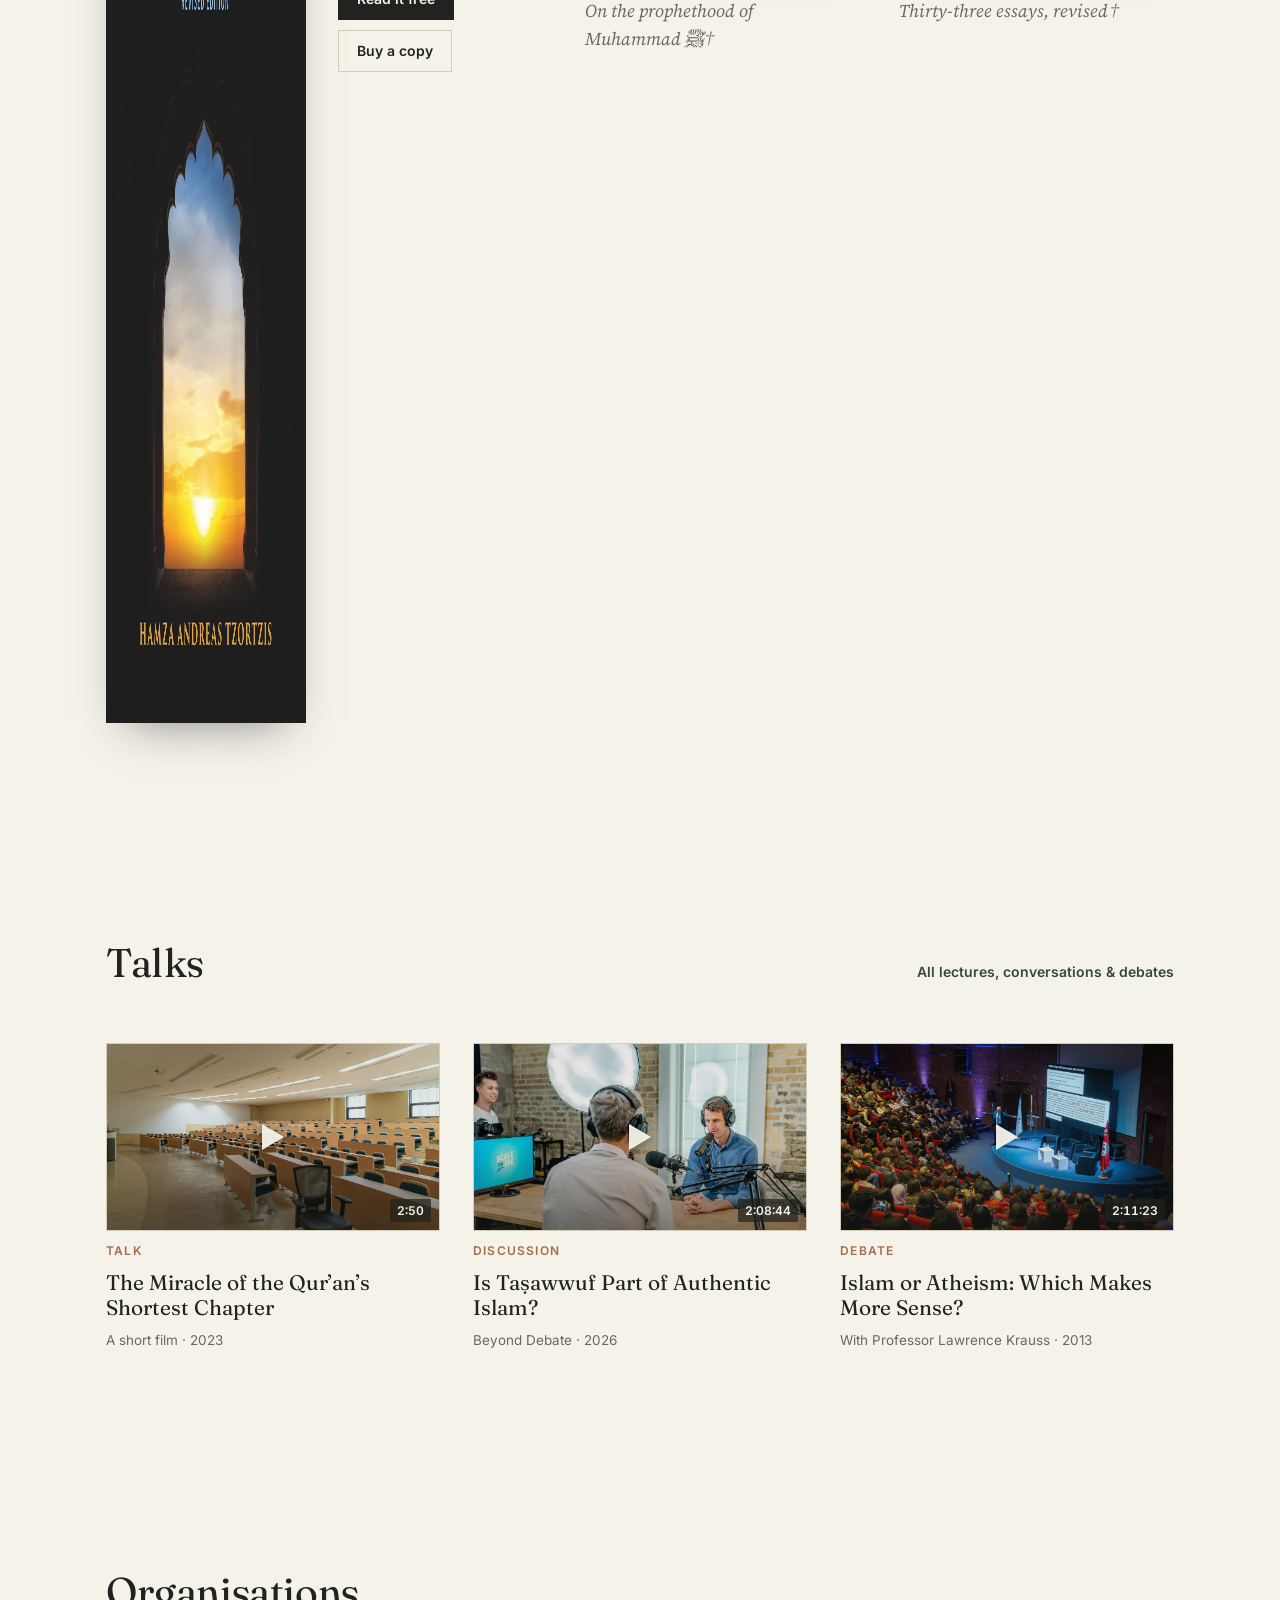
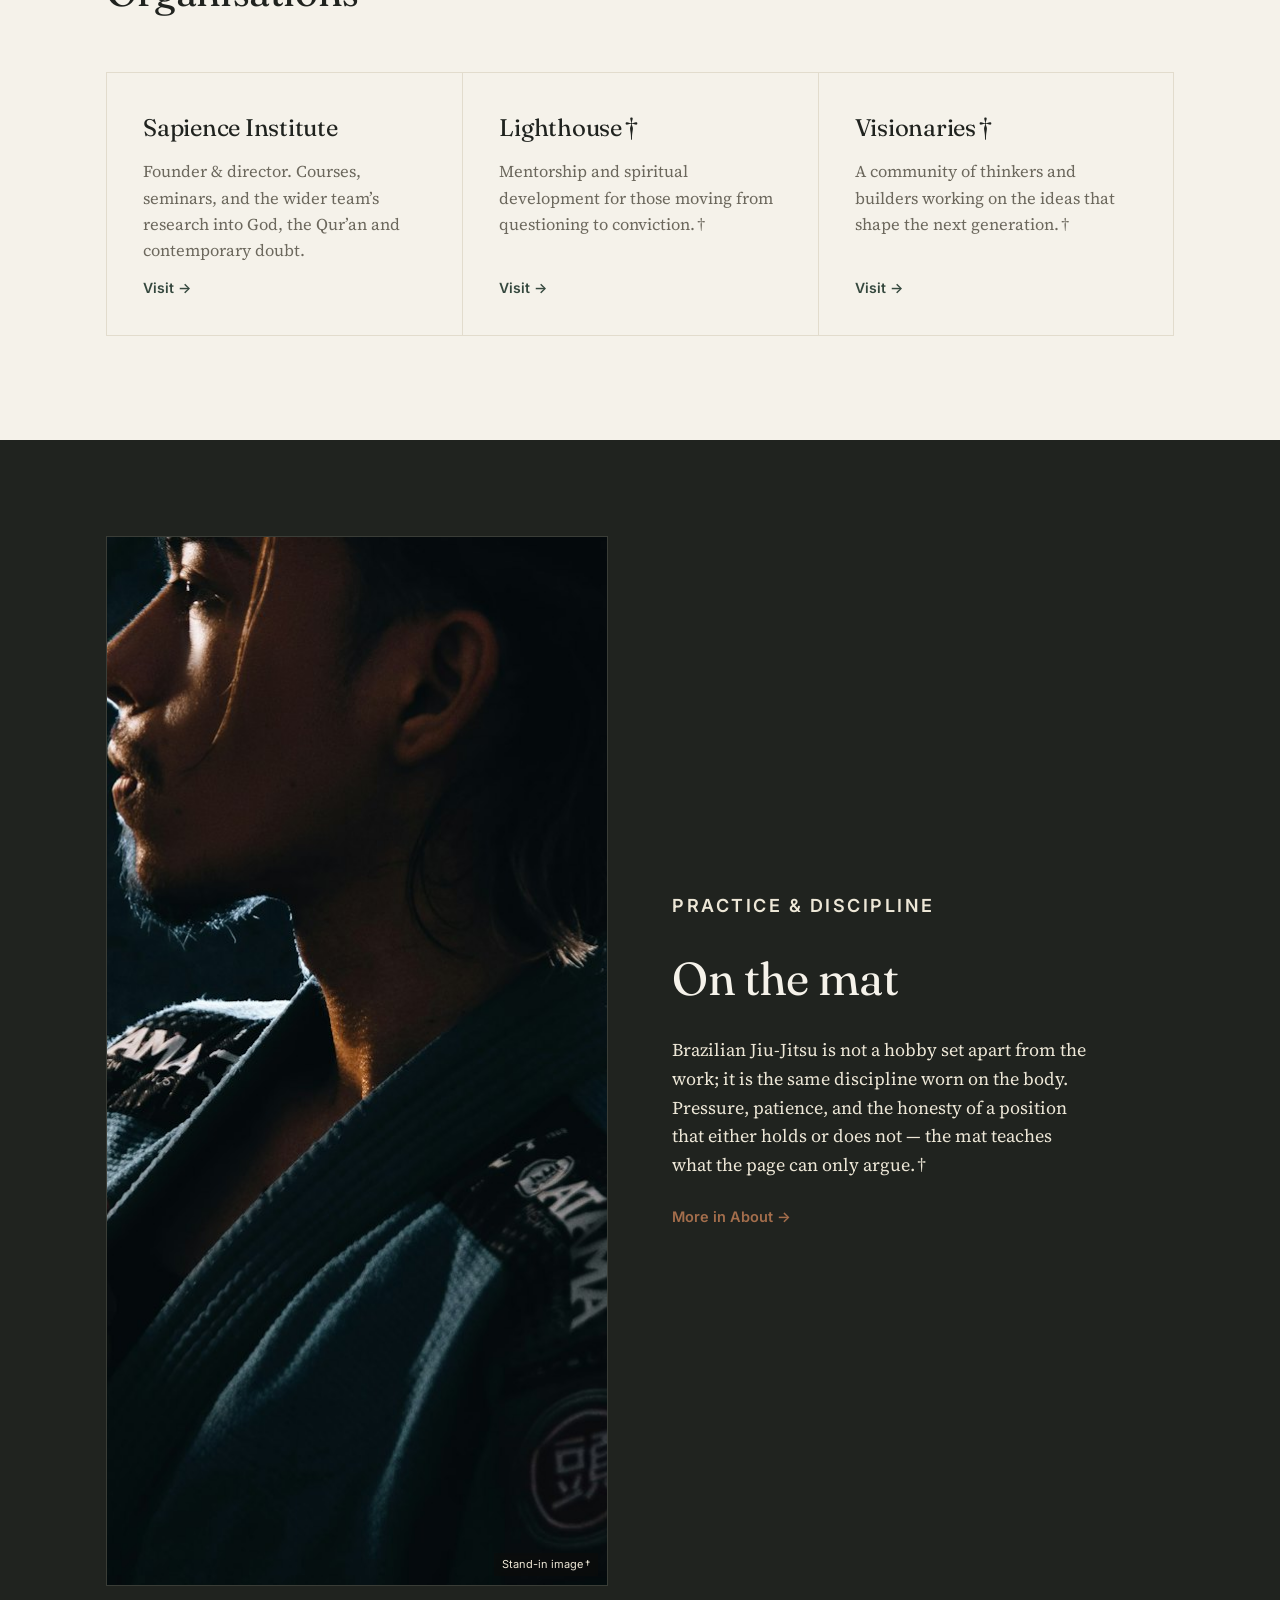
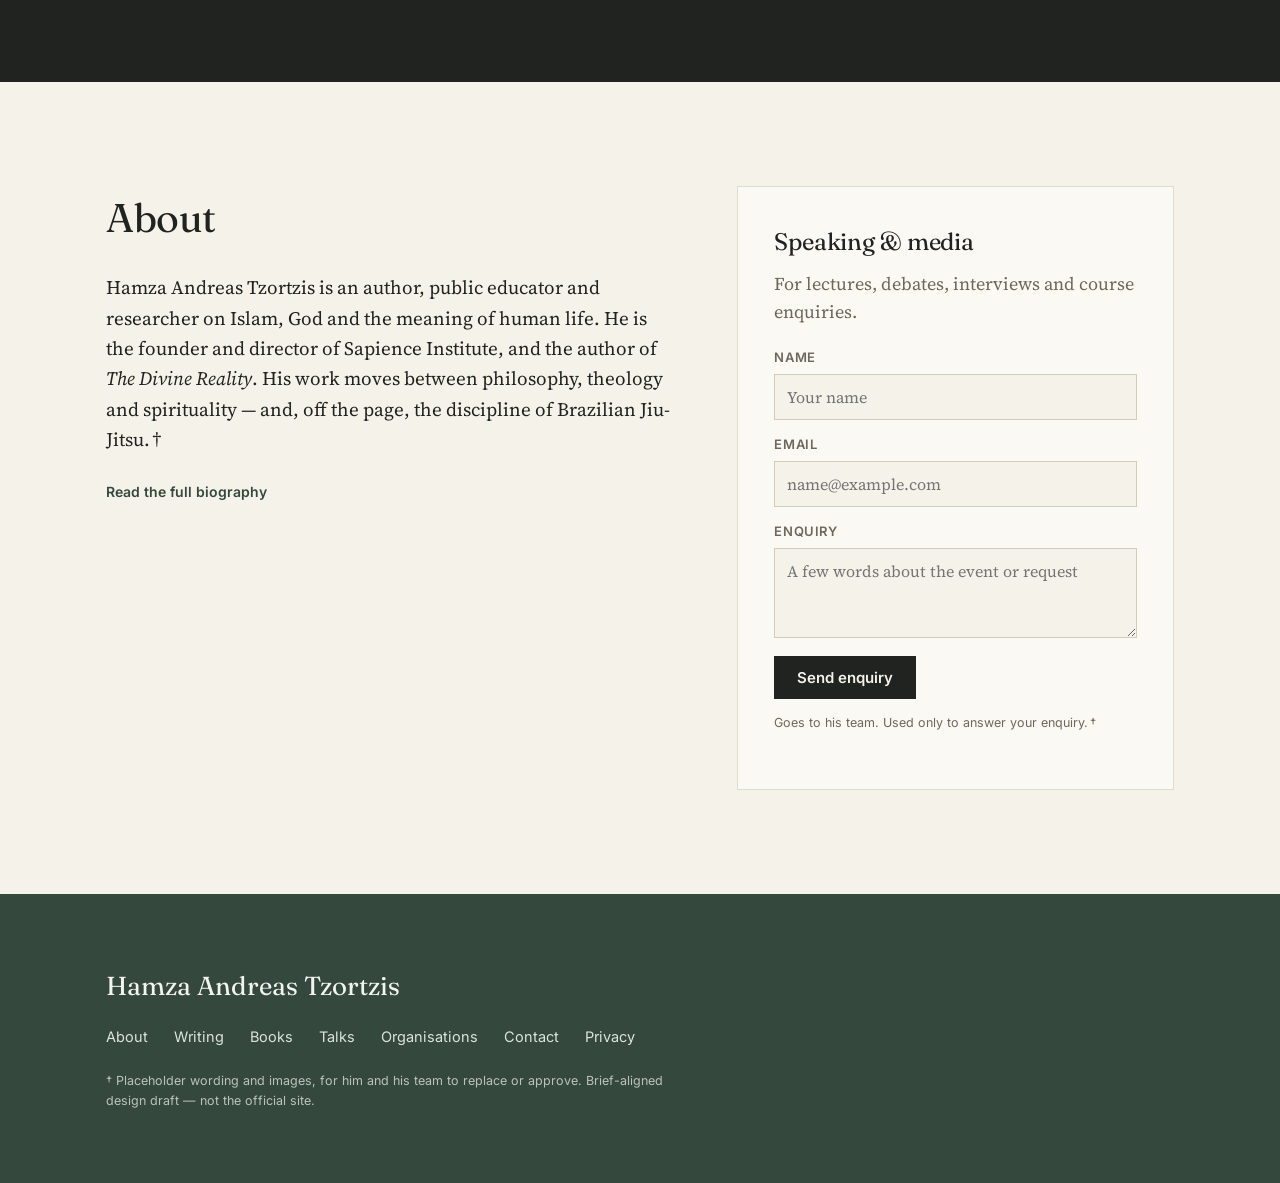
==== commit 8366c9f8: "Add real imagery to The Disciplined Thinker mockup Replace the code-drawn placeholders with full-res" ====
--- a/disciplined-thinker/index.html
+++ b/disciplined-thinker/index.html
@@ -60,11 +60,9 @@
         <a class="btn btn--ghost" href="#talks">Watch</a>
       </p>
     </div>
-    <figure class="portrait" aria-label="Portrait placeholder">
-      <div class="portrait__frame">
-        <span class="portrait__label">Portrait</span>
-        <span class="portrait__note">photograph to supply †</span>
-      </div>
+    <figure class="portrait">
+      <img src="../assets/hero-portrait.jpg" width="1100" height="1375" alt="An editorial portrait by a window — a stand-in image, to be replaced with a photograph of Hamza.">
+      <figcaption class="portrait__cap">Stand-in image&#8239;†</figcaption>
     </figure>
   </section>
 
@@ -145,14 +143,24 @@
         </div>
       </article>
       <article class="book">
-        <a class="book__cover book__cover--ph" href="#-" aria-label="Book cover placeholder"><span>Cover †</span></a>
+        <a class="book__cover bookcover bookcover--olive" href="#-" aria-label="The Final Prophet — cover concept">
+          <span class="bookcover__kicker">Hamza Andreas Tzortzis</span>
+          <span class="bookcover__title">The Final<br>Prophet</span>
+          <span class="bookcover__rule"></span>
+          <span class="bookcover__foot">On the prophethood of Muḥammad&nbsp;ﷺ</span>
+        </a>
         <div class="book__body">
           <h3>The Final Prophet</h3>
           <p class="book__sub">On the prophethood of Muhammad&nbsp;ﷺ&#8239;†</p>
         </div>
       </article>
       <article class="book">
-        <a class="book__cover book__cover--ph" href="#-" aria-label="Book cover placeholder"><span>Cover †</span></a>
+        <a class="book__cover bookcover bookcover--ink" href="#-" aria-label="Collected Essays — cover concept">
+          <span class="bookcover__kicker">Hamza Andreas Tzortzis</span>
+          <span class="bookcover__title">Collected<br>Essays</span>
+          <span class="bookcover__rule"></span>
+          <span class="bookcover__foot">Thirty-three essays, revised</span>
+        </a>
         <div class="book__body">
           <h3>Collected Essays</h3>
           <p class="book__sub">Thirty-three essays, revised&#8239;†</p>
@@ -170,7 +178,7 @@
     <ul class="talks__grid">
       <li>
         <a href="#-">
-          <span class="talks__thumb" aria-hidden="true"><span class="play"></span><span class="dur">2:50</span></span>
+          <span class="talks__thumb" aria-hidden="true" style="background-image:url('../assets/talk-lecture.jpg')"><span class="play"></span><span class="dur">2:50</span></span>
           <span class="talks__kind">Talk</span>
           <span class="talks__t">The Miracle of the Qur’an’s Shortest Chapter</span>
           <span class="talks__w">A short film · 2023</span>
@@ -178,7 +186,7 @@
       </li>
       <li>
         <a href="#-">
-          <span class="talks__thumb" aria-hidden="true"><span class="play"></span><span class="dur">2:08:44</span></span>
+          <span class="talks__thumb" aria-hidden="true" style="background-image:url('../assets/talk-discussion.jpg')"><span class="play"></span><span class="dur">2:08:44</span></span>
           <span class="talks__kind">Discussion</span>
           <span class="talks__t">Is Taṣawwuf Part of Authentic Islam?</span>
           <span class="talks__w">Beyond Debate · 2026</span>
@@ -186,7 +194,7 @@
       </li>
       <li>
         <a href="#-">
-          <span class="talks__thumb" aria-hidden="true"><span class="play"></span><span class="dur">2:11:23</span></span>
+          <span class="talks__thumb" aria-hidden="true" style="background-image:url('../assets/talk-debate.jpg')"><span class="play"></span><span class="dur">2:11:23</span></span>
           <span class="talks__kind">Debate</span>
           <span class="talks__t">Islam or Atheism: Which Makes More Sense?</span>
           <span class="talks__w">With Professor Lawrence Krauss · 2013</span>
@@ -229,8 +237,9 @@
        (the single selective dark treatment, after The Lit Window) -->
   <section class="practice" id="practice" aria-labelledby="practice-t">
     <div class="practice__wrap">
-      <figure class="practice__media" aria-label="Brazilian Jiu-Jitsu documentary image placeholder">
-        <div class="practice__ph"><span>Documentary image</span><span class="practice__note">photograph to supply †</span></div>
+      <figure class="practice__media">
+        <img src="../assets/practice-bjj.jpg" width="1400" height="1050" alt="A quiet moment in a Brazilian Jiu-Jitsu academy — a stand-in image.">
+        <figcaption class="practice__cap">Stand-in image&#8239;†</figcaption>
       </figure>
       <div class="practice__text">
         <p class="eyebrow eyebrow--light">Practice &amp; discipline</p>
--- a/disciplined-thinker/disciplined-thinker.css
+++ b/disciplined-thinker/disciplined-thinker.css
@@ -129,33 +129,16 @@
 }
 .hero__acts{display:flex; gap:12px; flex-wrap:wrap}
 
-.portrait{margin:0}
-.portrait__frame{
-  position:relative; aspect-ratio:4/5; width:100%;
-  background:
-    radial-gradient(120% 90% at 50% 0%, #ECE4D2 0%, #E4DAC4 55%, #DACFB4 100%);
+.portrait{position:relative; margin:0}
+.portrait img{
+  width:100%; aspect-ratio:4/5; object-fit:cover; object-position:50% 50%;
   border:1px solid var(--line-strong);
-  display:flex; flex-direction:column; align-items:center; justify-content:center;
-  gap:6px; overflow:hidden;
-}
-/* a drawn shoulders/head silhouette so the frame reads as a portrait slot */
-.portrait__frame::before{
-  content:""; position:absolute; left:50%; bottom:0; transform:translateX(-50%);
-  width:70%; height:78%;
-  background:
-    radial-gradient(42% 30% at 50% 20%, rgba(53,72,62,.26) 0 60%, transparent 62%),
-    radial-gradient(70% 60% at 50% 125%, rgba(53,72,62,.26) 0 60%, transparent 62%);
-}
-.portrait__frame::after{
-  content:""; position:absolute; inset:12px; border:1px solid rgba(32,35,31,.14);
-  pointer-events:none;
-}
-.portrait__label{
-  position:relative; font-family:var(--ui); font-weight:600; font-size:13px;
-  letter-spacing:.16em; text-transform:uppercase; color:var(--olive);
-}
-.portrait__note{
-  position:relative; font-family:var(--ui); font-size:12px; color:var(--muted);
+  box-shadow:0 26px 54px -30px rgba(32,35,31,.6);
+}
+.portrait__cap{
+  position:absolute; right:10px; bottom:10px;
+  font-family:var(--ui); font-size:11px; letter-spacing:.02em; color:var(--ivory);
+  background:rgba(32,35,31,.55); padding:3px 8px; backdrop-filter:blur(2px);
 }
 
 /* ---------- 03 Featured world strip ---------- */
@@ -207,12 +190,28 @@
 }
 .book__cover{display:block; text-decoration:none}
 .book__cover img{box-shadow:0 20px 44px -22px rgba(32,35,31,.55); width:100%}
-.book__cover--ph{
-  aspect-ratio:800/1190; background:linear-gradient(160deg,#E7DECB,#DBD0B6);
-  border:1px solid var(--line-strong);
-  display:flex; align-items:center; justify-content:center;
-}
-.book__cover--ph span{font-family:var(--ui); font-size:12px; letter-spacing:.14em; text-transform:uppercase; color:var(--muted)}
+/* Designed book-cover concepts (stand-ins for real covers) */
+.bookcover{
+  aspect-ratio:800/1190; position:relative; overflow:hidden;
+  display:flex; flex-direction:column; justify-content:flex-start;
+  padding:18px 18px 16px; gap:0;
+  box-shadow:0 20px 44px -22px rgba(32,35,31,.55);
+}
+.bookcover--olive{background:linear-gradient(165deg,#3E5347,#2B3B32); color:#F2EEE2}
+.bookcover--ink{background:linear-gradient(165deg,#262A24,#15110D); color:#EFE9DA}
+.bookcover__kicker{
+  font-family:var(--ui); font-size:9.5px; font-weight:600; letter-spacing:.14em;
+  text-transform:uppercase; color:var(--copper);
+}
+.bookcover__title{
+  font-family:var(--display); font-weight:500; font-size:clamp(20px,3.4vw,27px);
+  line-height:1.02; letter-spacing:-.01em; margin-top:14px;
+}
+.bookcover__rule{display:block; width:34px; height:2px; background:var(--copper); margin:14px 0 0}
+.bookcover__foot{
+  margin-top:auto; font-family:var(--read); font-style:italic; font-size:12.5px;
+  color:rgba(242,238,226,.82);
+}
 .book__flag{font-family:var(--ui); font-size:12px; font-weight:600; letter-spacing:.1em; text-transform:uppercase; color:var(--copper); margin-bottom:8px}
 .book__body h3{font-size:clamp(24px,3vw,32px); margin:0 0 6px}
 .book:not(.book--feature) .book__body h3{font-size:20px; margin-top:16px}
@@ -226,11 +225,16 @@
 .talks__grid a{text-decoration:none; display:flex; flex-direction:column; gap:10px}
 .talks__thumb{
   position:relative; aspect-ratio:16/9; display:block;
-  background:linear-gradient(150deg,var(--olive),#293a32);
-  border:1px solid var(--line-strong);
-}
-.play{position:absolute; inset:0; margin:auto; width:0; height:0; border-style:solid; border-width:13px 0 13px 22px; border-color:transparent transparent transparent rgba(245,242,234,.92)}
-.dur{position:absolute; right:8px; bottom:8px; font-family:var(--ui); font-size:12px; font-weight:600; color:var(--ivory); background:rgba(32,35,31,.7); padding:2px 7px; font-variant-numeric:tabular-nums}
+  background:#293a32 center/cover no-repeat;
+  border:1px solid var(--line-strong); overflow:hidden;
+}
+.talks__thumb::before{
+  content:""; position:absolute; inset:0;
+  background:linear-gradient(180deg, rgba(32,35,31,.12) 0%, rgba(32,35,31,.1) 55%, rgba(32,35,31,.5) 100%);
+}
+.talks__grid a:hover .talks__thumb{filter:brightness(1.05)}
+.play{position:absolute; inset:0; margin:auto; z-index:1; width:0; height:0; border-style:solid; border-width:13px 0 13px 22px; border-color:transparent transparent transparent rgba(245,242,234,.95); filter:drop-shadow(0 2px 6px rgba(0,0,0,.4))}
+.dur{position:absolute; z-index:1; right:8px; bottom:8px; font-family:var(--ui); font-size:12px; font-weight:600; color:var(--ivory); background:rgba(32,35,31,.7); padding:2px 7px; font-variant-numeric:tabular-nums}
 .talks__kind{font-family:var(--ui); font-size:12px; font-weight:600; letter-spacing:.1em; text-transform:uppercase; color:var(--copper)}
 .talks__t{font-family:var(--display); font-size:21px; line-height:1.2}
 .talks__grid a:hover .talks__t{text-decoration:underline; text-underline-offset:3px; text-decoration-thickness:1px}
@@ -252,14 +256,16 @@
   max-width:var(--wrap); margin:0 auto; padding:clamp(56px,8vw,96px) var(--gutter);
   display:grid; grid-template-columns:1fr 1fr; gap:clamp(28px,5vw,64px); align-items:center;
 }
-.practice__media{margin:0}
-.practice__ph{
-  aspect-ratio:4/3; background:linear-gradient(160deg,#2B2E29,#171915);
+.practice__media{position:relative; margin:0}
+.practice__media img{
+  width:100%; aspect-ratio:4/3; object-fit:cover; display:block;
   border:1px solid var(--line-ink);
-  display:flex; flex-direction:column; align-items:center; justify-content:center; gap:6px;
-}
-.practice__ph span{font-family:var(--ui); font-size:13px; letter-spacing:.14em; text-transform:uppercase; color:var(--ink-muted)}
-.practice__ph .practice__note{letter-spacing:0; text-transform:none; font-size:12px}
+}
+.practice__cap{
+  position:absolute; right:10px; bottom:10px;
+  font-family:var(--ui); font-size:11px; color:var(--ink-soft);
+  background:rgba(13,14,12,.55); padding:3px 8px; backdrop-filter:blur(2px);
+}
 .practice__text h2{font-size:clamp(30px,4.5vw,46px); margin:14px 0 20px; color:var(--ivory)}
 .practice__text p{color:var(--ink-soft); font-size:18px; max-width:46ch; margin-bottom:22px}
 .link-light{font-family:var(--ui); font-size:14.5px; font-weight:600; color:var(--copper); text-decoration:none; border-bottom:1.5px solid transparent}
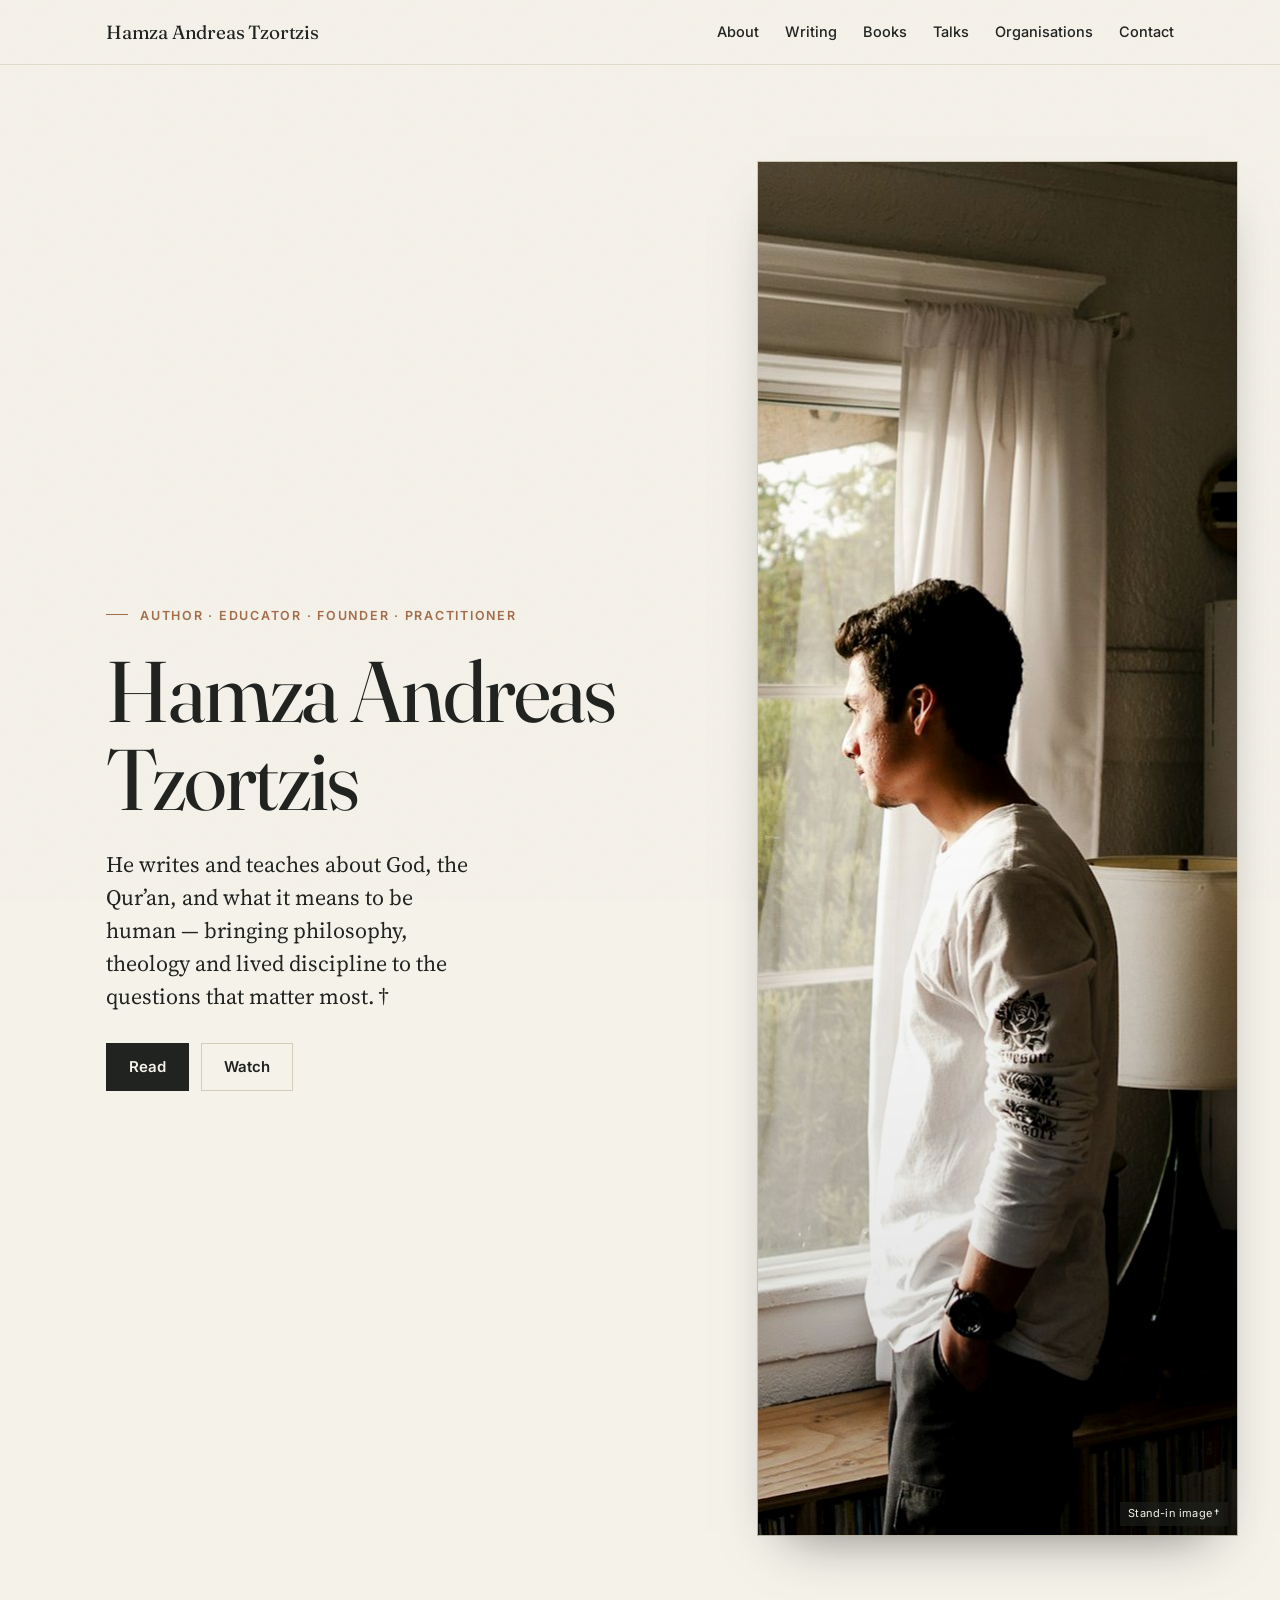
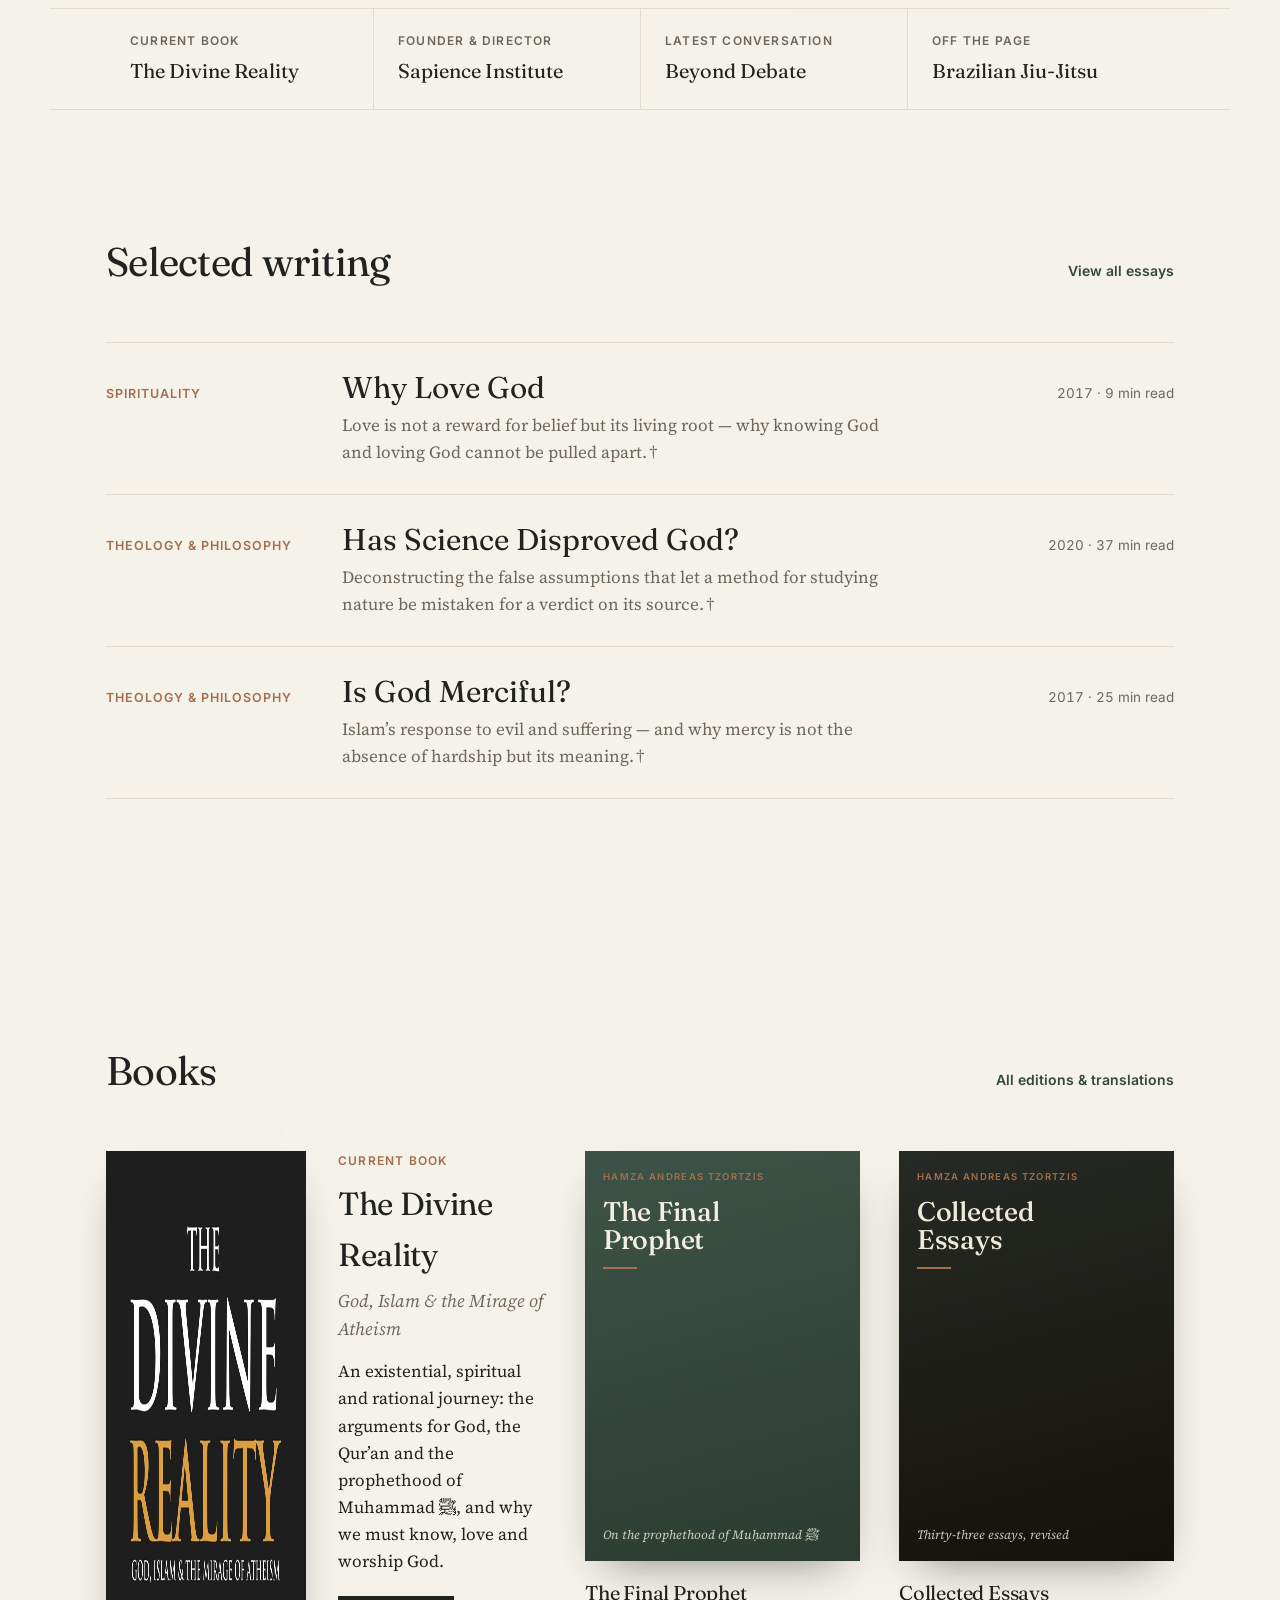
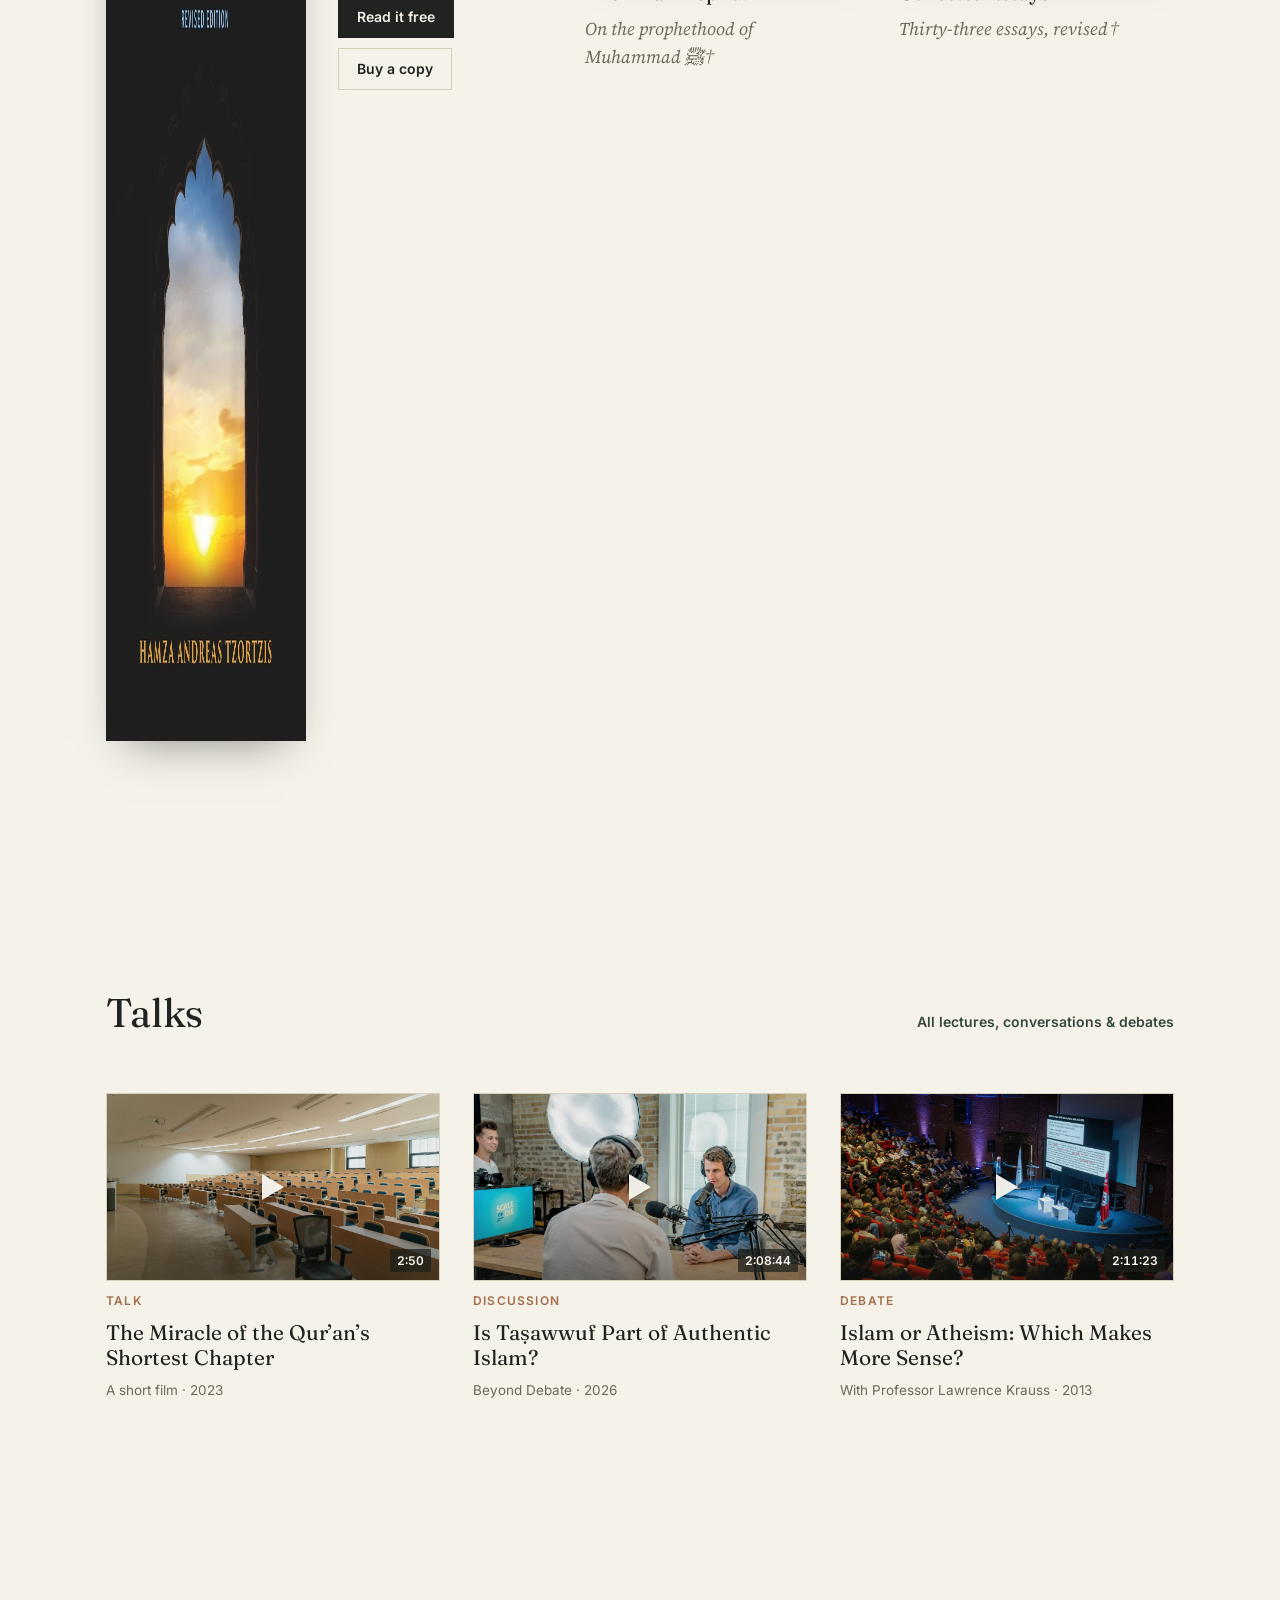
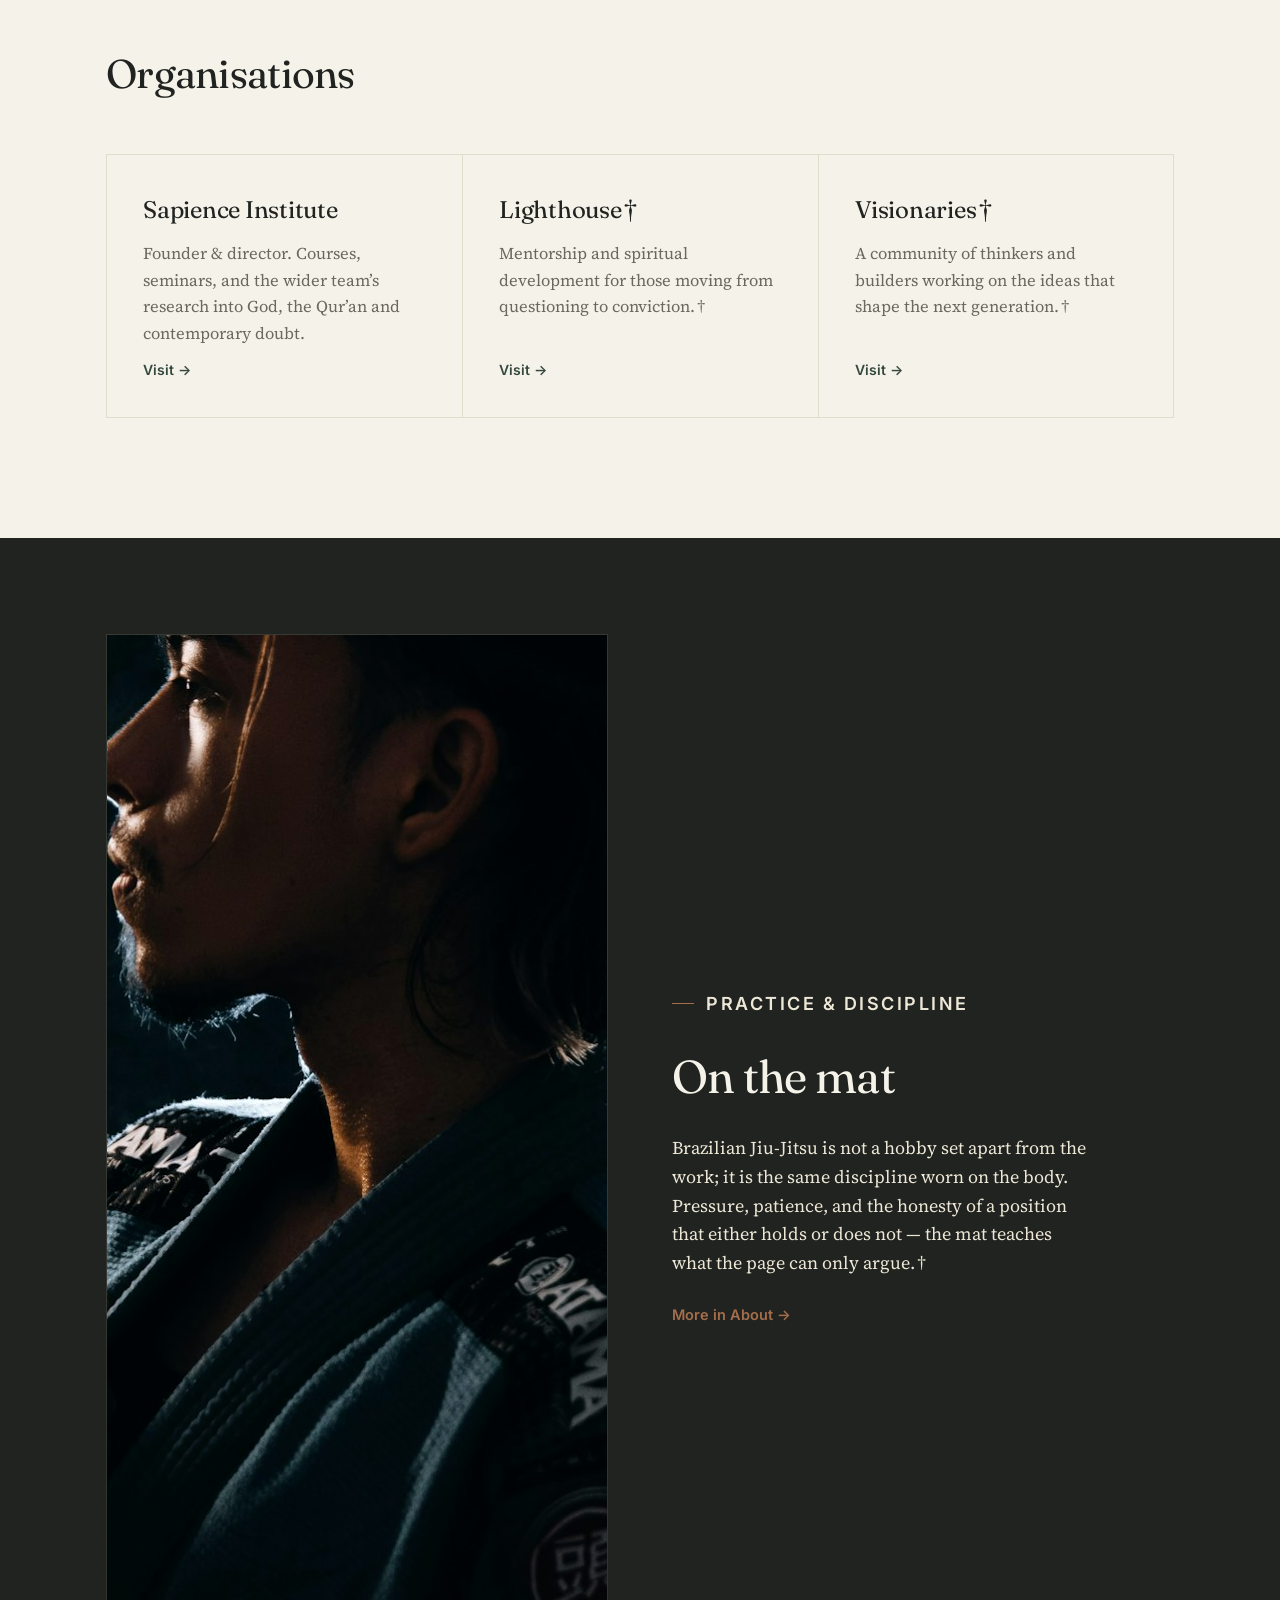
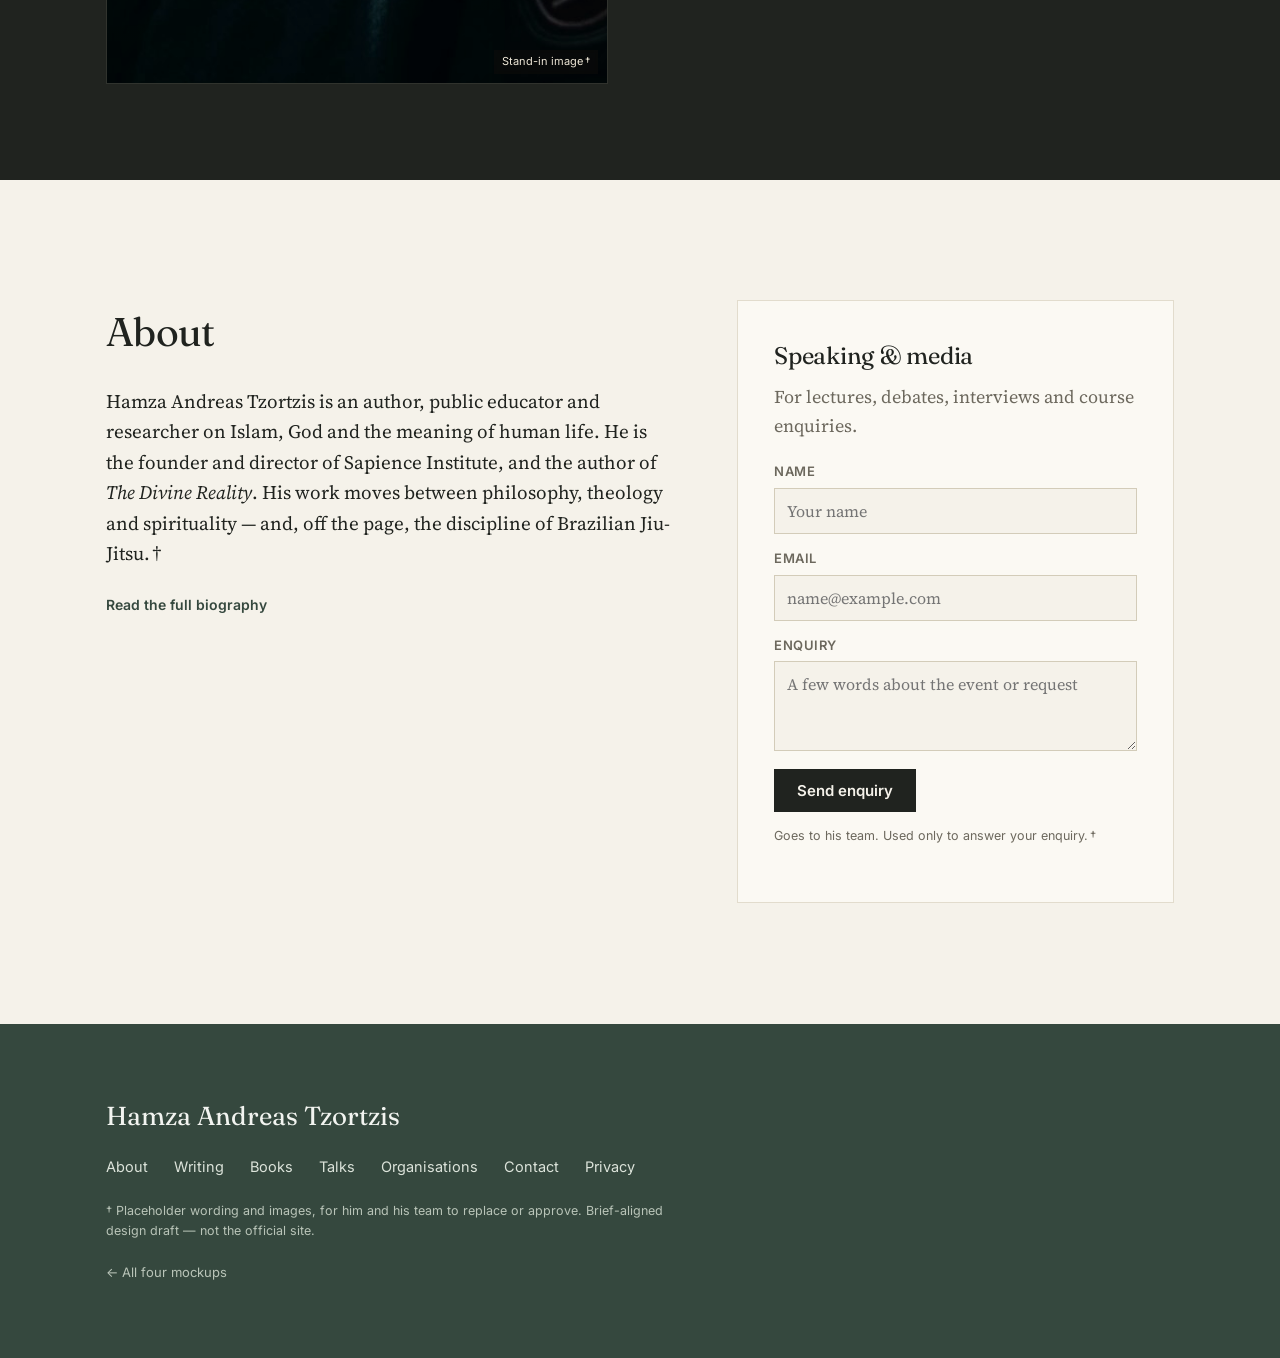
==== commit ec5648eb: "Premium polish pass on The Disciplined Thinker (no framework) Craft-only refinements to lift the moc" ====
--- a/disciplined-thinker/index.html
+++ b/disciplined-thinker/index.html
@@ -13,15 +13,6 @@
 <link rel="stylesheet" href="disciplined-thinker.css">
 </head>
 <body>
-
-<nav class="mockbar" aria-label="Mockup pages (not part of the design)">
-  <a href="../index.html">All mockups</a>
-  <span>1 Marginalia <a href="../marginalia/index.html">home</a> <a href="../marginalia/essay.html">essay</a></span>
-  <span>2 The Lit Window <a href="../lit-window/index.html">home</a> <a href="../lit-window/essay.html">essay</a></span>
-  <span>3 In Question <a href="../in-question/index.html">home</a> <a href="../in-question/essay.html">essay</a></span>
-  <span>4 The Disciplined Thinker <a href="index.html" aria-current="page">home</a></span>
-  <span class="mockbar__note">Brief-aligned draft · not the official site</span>
-</nav>
 
 <!-- 01 HEADER — Wordmark + six navigation links -->
 <header class="site" id="top">
@@ -287,6 +278,7 @@
       <a href="#-">Privacy</a>
     </nav>
     <p class="foot__fine">† Placeholder wording and images, for him and his team to replace or approve. Brief-aligned design draft — not the official site.</p>
+    <p class="foot__back"><a href="../index.html">← All four mockups</a></p>
   </div>
 </footer>
 
--- a/disciplined-thinker/disciplined-thinker.css
+++ b/disciplined-thinker/disciplined-thinker.css
@@ -331,3 +331,83 @@
   .book--feature .book__cover{max-width:200px}
 }
 @media (prefers-reduced-motion:reduce){html{scroll-behavior:auto}}
+
+/* ======================================================================
+   PREMIUM POLISH LAYER
+   Craft-only refinements: no framework, no heavy animation (per brief).
+   ====================================================================== */
+
+body{font-optical-sizing:auto}
+
+/* Return link in footer (replaces the dev bar) */
+.foot__back{margin-top:16px}
+.foot__back a{font-family:var(--ui); font-size:13px; color:#B9C4B8; text-decoration:none; border-bottom:1px solid transparent}
+.foot__back a:hover{border-bottom-color:#B9C4B8}
+
+/* --- Cohesive film grain over the whole page (very subtle) --- */
+body::after{
+  content:""; position:fixed; inset:0; z-index:70; pointer-events:none;
+  opacity:.045; mix-blend-mode:multiply;
+  background-size:120px 120px;
+  background-image:url("data:image/svg+xml,%3Csvg xmlns='http://www.w3.org/2000/svg' width='120' height='120'%3E%3Cfilter id='n'%3E%3CfeTurbulence type='fractalNoise' baseFrequency='0.85' numOctaves='2' stitchTiles='stitch'/%3E%3C/filter%3E%3Crect width='100%25' height='100%25' filter='url(%23n)'/%3E%3C/svg%3E");
+}
+
+/* --- Unified warm grade on photography so they read as one shoot --- */
+.portrait img,.practice__media img{filter:saturate(.9) contrast(1.05)}
+.talks__thumb{filter:saturate(.9) contrast(1.04)}
+.portrait::after,.practice__media::after{
+  content:""; position:absolute; inset:0; pointer-events:none;
+  background:linear-gradient(175deg, rgba(164,110,76,.06) 0%, rgba(32,35,31,0) 42%, rgba(32,35,31,.16) 100%);
+  mix-blend-mode:multiply;
+}
+.portrait__cap,.practice__cap{z-index:2}
+
+/* --- Restrained entrance motion --- */
+[data-reveal]{
+  opacity:0; transform:translateY(22px);
+  transition:opacity .85s cubic-bezier(.22,.61,.36,1), transform .85s cubic-bezier(.22,.61,.36,1);
+  will-change:opacity, transform;
+}
+[data-reveal].in{opacity:1; transform:none}
+@media (prefers-reduced-motion:reduce){
+  [data-reveal]{opacity:1 !important; transform:none !important; transition:none}
+}
+
+/* --- Header: elevate subtly once scrolled --- */
+.site{transition:box-shadow .35s ease, background .35s ease}
+.site.is-scrolled{box-shadow:0 1px 0 rgba(32,35,31,.05), 0 20px 44px -32px rgba(32,35,31,.6)}
+
+/* --- Micro-interactions --- */
+.btn{transition:background .25s, color .25s, border-color .25s, transform .25s}
+.btn--solid:hover{transform:translateY(-1px)}
+.mainnav a{transition:border-color .2s, color .2s}
+
+.writing li{transition:background .35s ease}
+.writing li:hover{background:linear-gradient(90deg, rgba(164,110,76,.05), rgba(164,110,76,0) 62%)}
+
+.book__cover,.book__cover img,.bookcover{transition:transform .55s cubic-bezier(.22,.61,.36,1), box-shadow .55s ease}
+.book:hover .book__cover{transform:translateY(-6px)}
+.book:hover .book__cover img,.book:hover .bookcover{box-shadow:0 34px 60px -26px rgba(32,35,31,.62)}
+
+.talks__grid a{transition:transform .4s cubic-bezier(.22,.61,.36,1)}
+.talks__grid a:hover{transform:translateY(-4px)}
+.talks__grid a:hover .talks__thumb{filter:saturate(.96) contrast(1.04) brightness(1.06)}
+
+.orgs__grid a{transition:background .3s ease, transform .3s ease}
+.orgs__grid a:hover{transform:translateY(-2px)}
+
+.strip__item{transition:background .25s ease, transform .25s ease}
+.strip__item:hover{transform:translateY(-1px)}
+
+/* --- Typographic refinement --- */
+.hero h1{letter-spacing:-.025em}
+.section__head h2,.about__bio h2,.practice__text h2{letter-spacing:-.018em}
+.eyebrow{position:relative}
+/* a hairline tick before each eyebrow kicker */
+.hero__text .eyebrow::before,.practice__text .eyebrow::before{
+  content:""; display:inline-block; width:22px; height:1px; background:var(--copper);
+  vertical-align:middle; margin-right:12px; transform:translateY(-2px);
+}
+
+/* A touch more air between major sections */
+.section{padding-top:clamp(64px,10vw,120px); padding-bottom:clamp(64px,10vw,120px)}
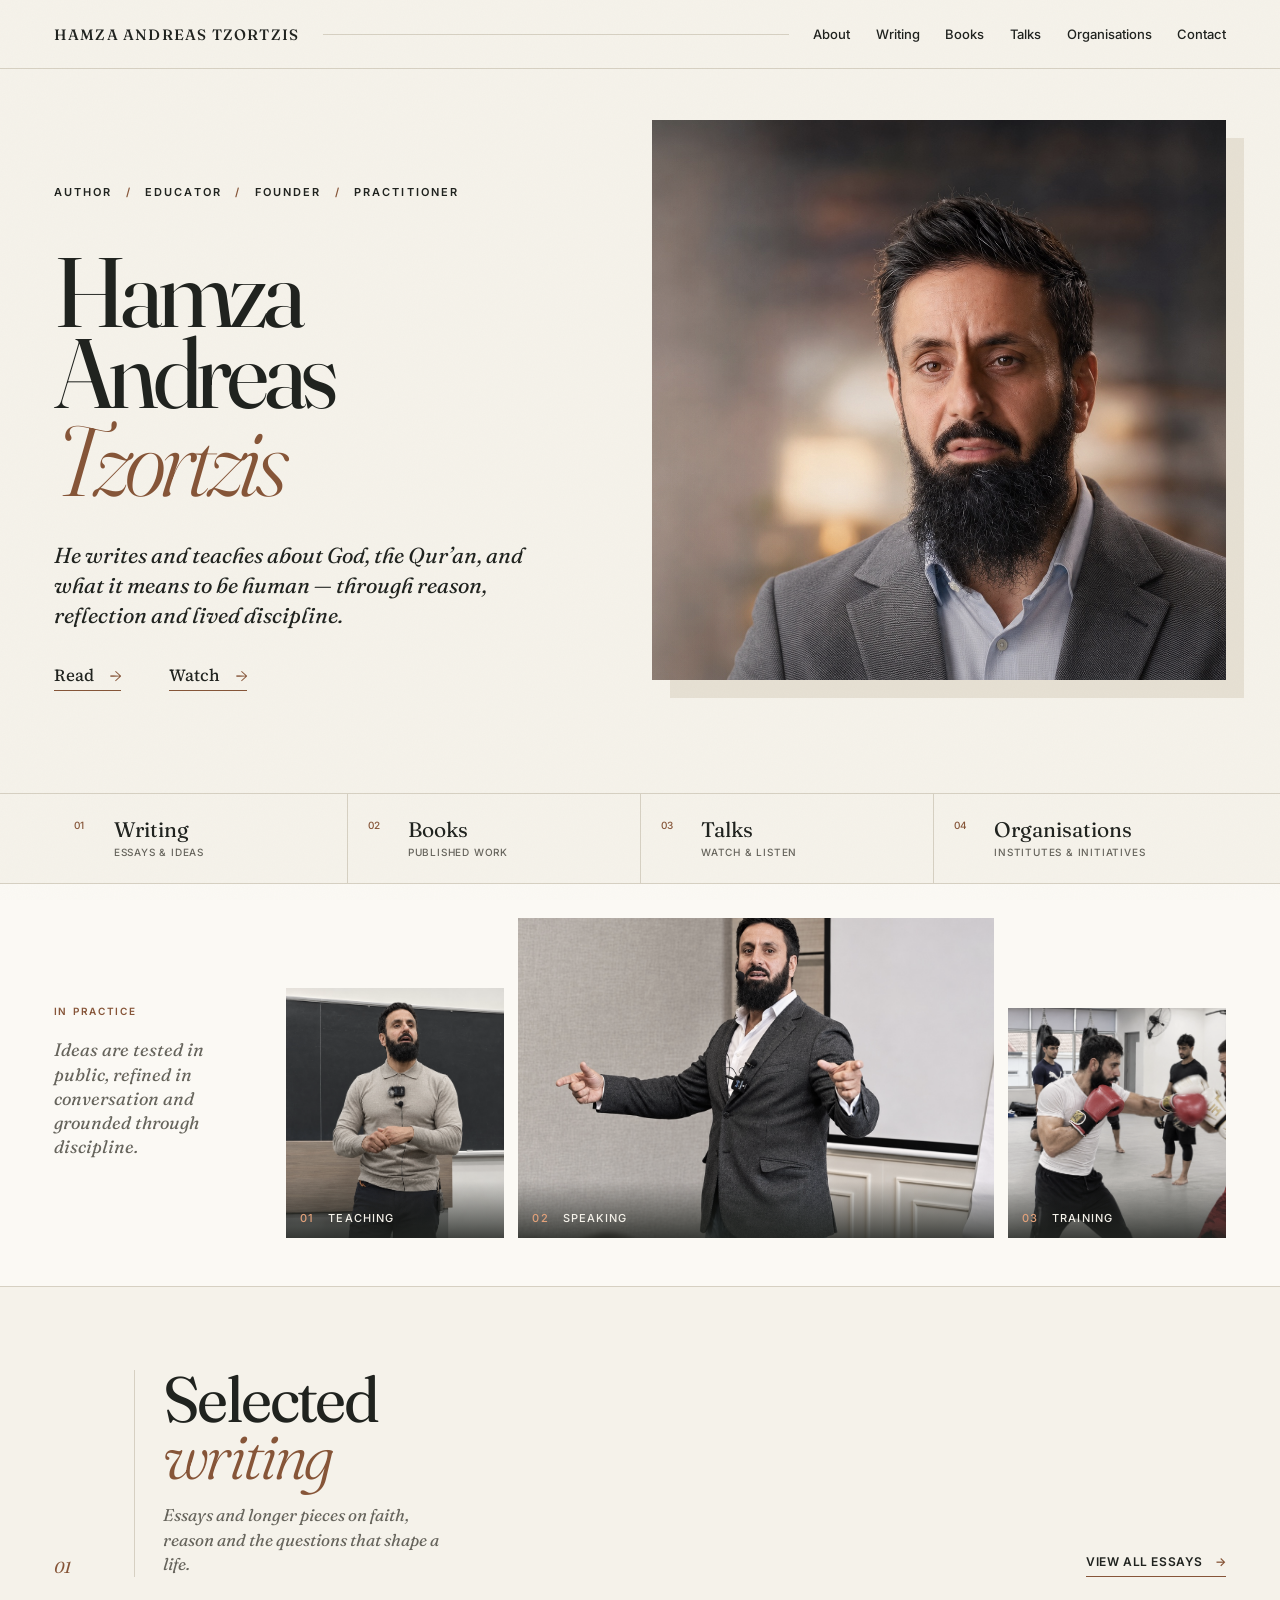
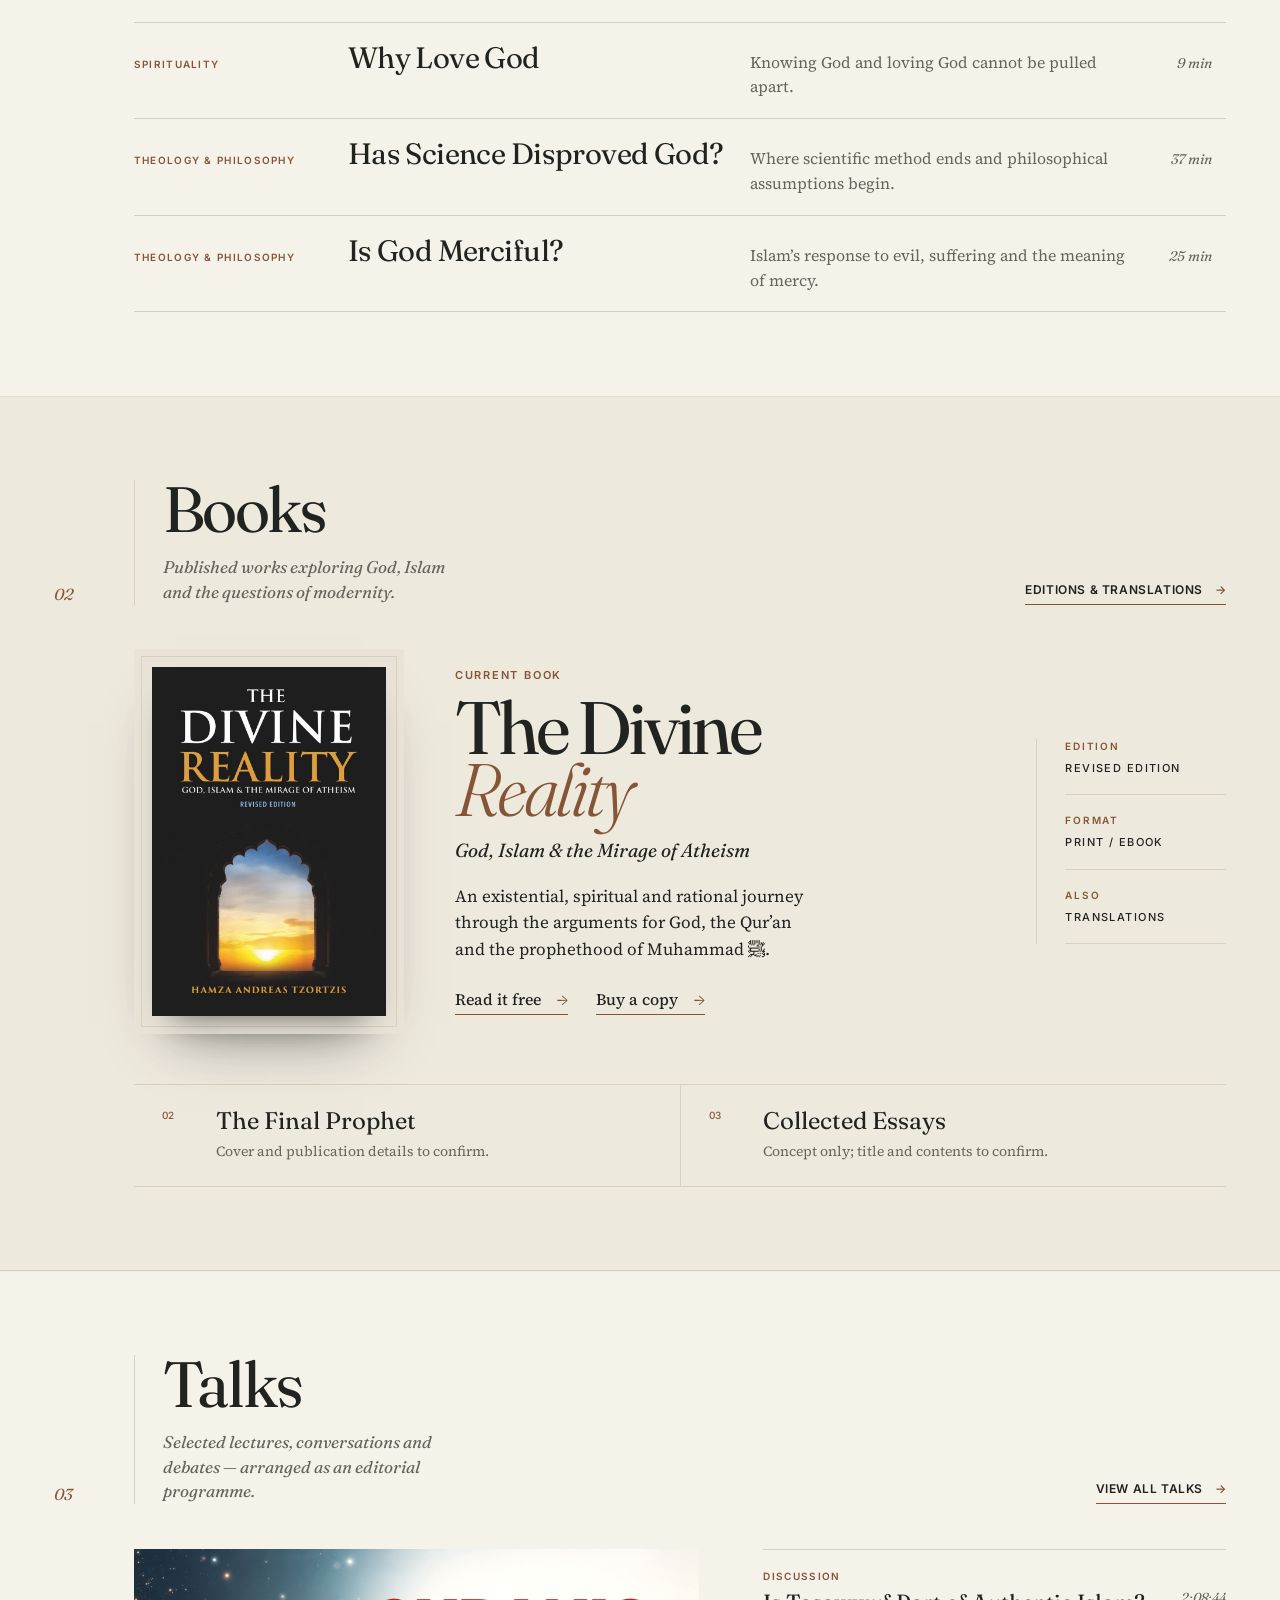
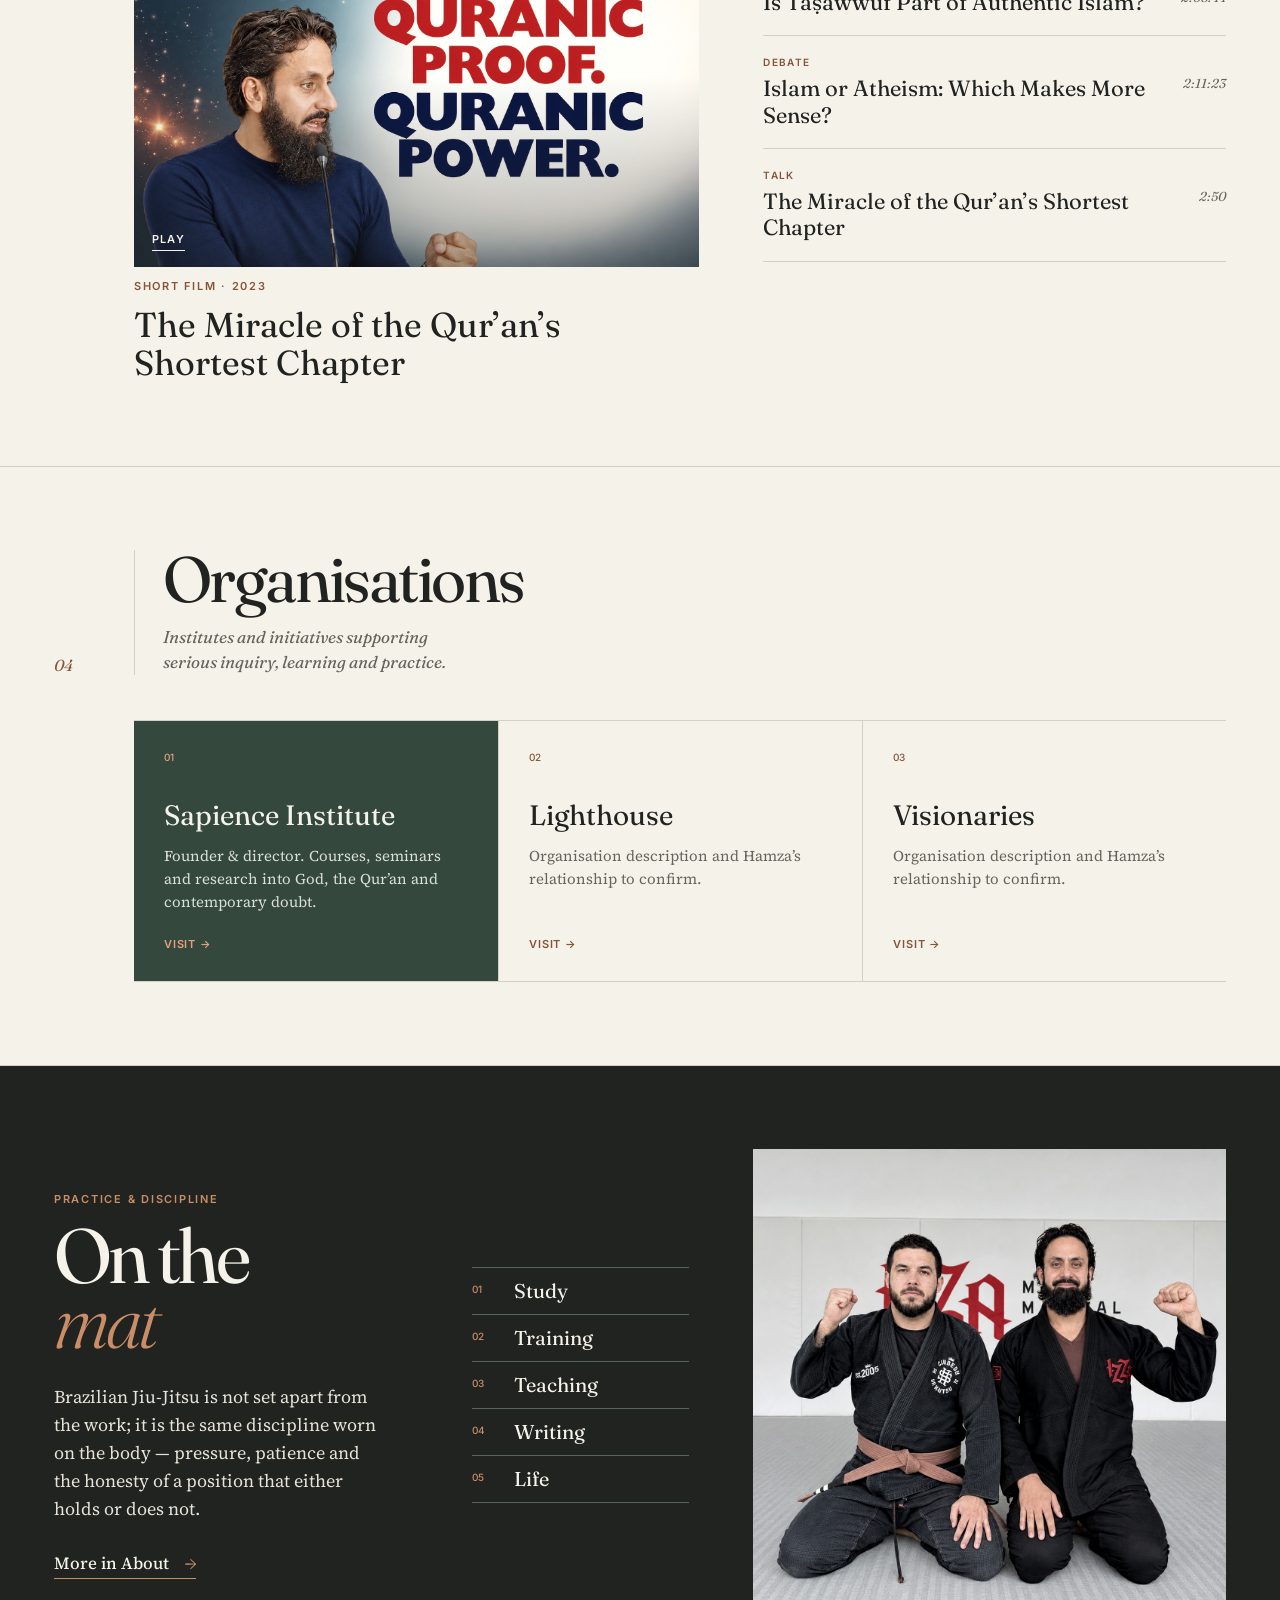
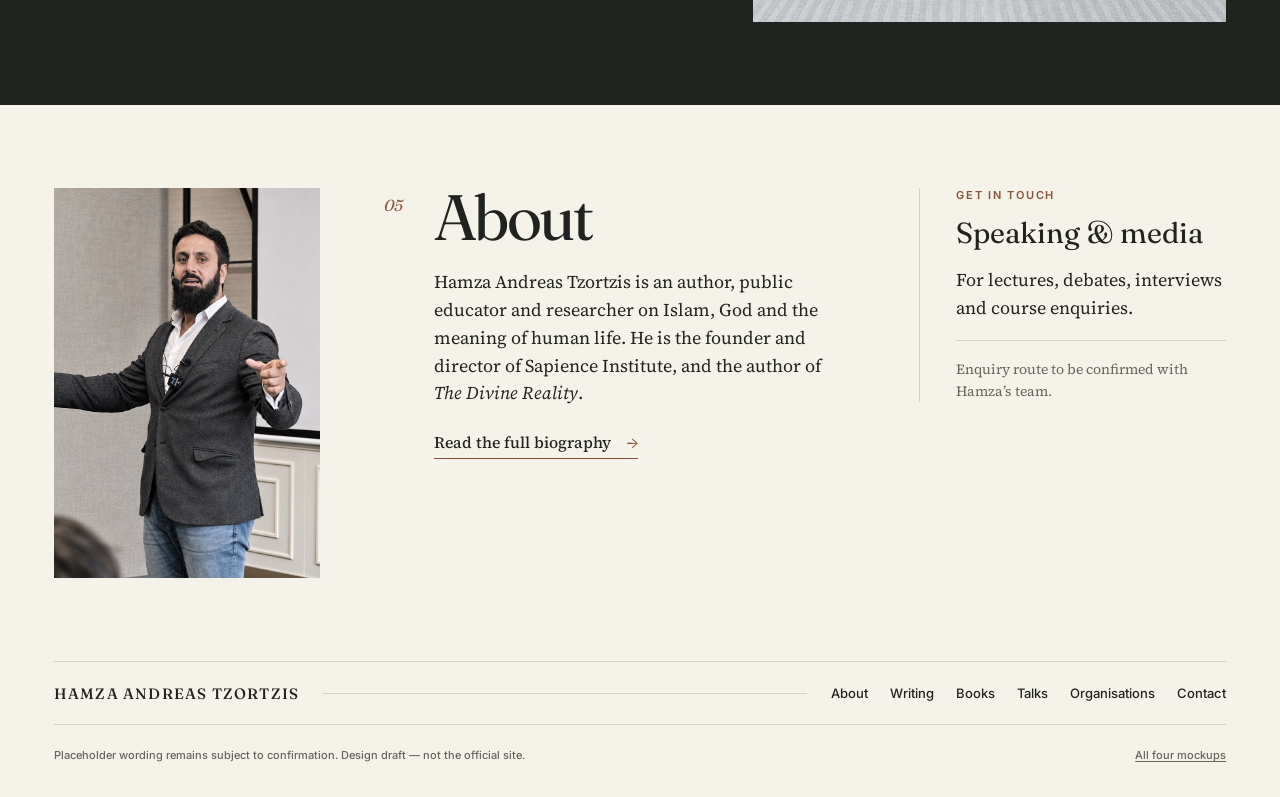
==== commit bfee2727: "Redesign Disciplined Thinker with HD photography" ====
--- a/disciplined-thinker/index.html
+++ b/disciplined-thinker/index.html
@@ -4,20 +4,22 @@
 <meta charset="utf-8">
 <meta name="viewport" content="width=device-width, initial-scale=1">
 <meta name="robots" content="noindex, nofollow">
+<meta name="theme-color" content="#F5F2EA">
 <link rel="icon" href="data:,">
-<title>Hamza Andreas Tzortzis · mockup 4, The Disciplined Thinker</title>
+<title>Hamza Andreas Tzortzis · The Disciplined Thinker</title>
 <link rel="preconnect" href="https://fonts.googleapis.com">
 <link rel="preconnect" href="https://fonts.gstatic.com" crossorigin>
-<link rel="stylesheet" href="https://fonts.googleapis.com/css2?family=Fraunces:ital,opsz,wght@0,9..144,300..600;1,9..144,300..500&family=Source+Serif+4:ital,opsz,wght@0,8..60,300..600;1,8..60,300..500&family=Inter:wght@400;500;600&family=Amiri+Quran&display=swap">
-<link rel="stylesheet" href="../shared/mock.css">
+<link rel="stylesheet" href="https://fonts.googleapis.com/css2?family=Fraunces:ital,opsz,wght@0,9..144,300..600;1,9..144,300..500&amp;family=Source+Serif+4:ital,opsz,wght@0,8..60,300..600;1,8..60,300..500&amp;family=Inter:wght@400;500;600&amp;family=Amiri+Quran&amp;display=swap">
 <link rel="stylesheet" href="disciplined-thinker.css">
 </head>
 <body>
 
-<!-- 01 HEADER — Wordmark + six navigation links -->
+<a class="skip" href="#main">Skip to content</a>
+
 <header class="site" id="top">
   <div class="site__wrap">
     <a class="wordmark" href="#top">Hamza Andreas Tzortzis</a>
+    <span class="site__rule" aria-hidden="true"></span>
     <nav class="mainnav" aria-label="Primary">
       <a href="#about">About</a>
       <a href="#writing">Writing</a>
@@ -26,259 +28,224 @@
       <a href="#organisations">Organisations</a>
       <a href="#contact">Contact</a>
     </nav>
-    <button class="menu" aria-expanded="false" aria-controls="mainnav-m">Menu</button>
+    <button class="menu" type="button" aria-expanded="false" aria-controls="mainnav-m">
+      <span class="menu__open">Menu</span><span class="menu__close">Close</span>
+    </button>
   </div>
   <nav class="mainnav-m" id="mainnav-m" aria-label="Primary (mobile)" hidden>
-    <a href="#about">About</a>
-    <a href="#writing">Writing</a>
-    <a href="#books">Books</a>
-    <a href="#talks">Talks</a>
-    <a href="#organisations">Organisations</a>
-    <a href="#contact">Contact</a>
+    <a href="#about"><span>01</span> About</a>
+    <a href="#writing"><span>02</span> Writing</a>
+    <a href="#books"><span>03</span> Books</a>
+    <a href="#talks"><span>04</span> Talks</a>
+    <a href="#organisations"><span>05</span> Organisations</a>
+    <a href="#contact"><span>06</span> Contact</a>
   </nav>
+  <span class="site__progress" aria-hidden="true"></span>
 </header>
 
-<main>
-
-  <!-- 02 HERO — Portrait (45%) | Name, positioning, Read / Watch -->
+<main id="main">
   <section class="hero" aria-labelledby="hero-name">
     <div class="hero__text">
-      <p class="eyebrow">Author · Educator · Founder · Practitioner</p>
-      <h1 id="hero-name">Hamza Andreas<br>Tzortzis</h1>
-      <p class="hero__lede">He writes and teaches about God, the Qur’an, and what it means to be human — bringing philosophy, theology and lived discipline to the questions that matter most.&#8239;†</p>
-      <p class="hero__acts">
-        <a class="btn btn--solid" href="#writing">Read</a>
-        <a class="btn btn--ghost" href="#talks">Watch</a>
-      </p>
-    </div>
-    <figure class="portrait">
-      <img src="../assets/hero-portrait.jpg" width="1100" height="1375" alt="An editorial portrait by a window — a stand-in image, to be replaced with a photograph of Hamza.">
-      <figcaption class="portrait__cap">Stand-in image&#8239;†</figcaption>
-    </figure>
-  </section>
-
-  <!-- 03 FEATURED WORLD — Books and key initiatives in a restrained strip -->
-  <section class="strip" aria-label="Featured world">
-    <a class="strip__item" href="#books">
-      <span class="strip__k">Current book</span>
-      <span class="strip__v">The Divine Reality</span>
-    </a>
-    <a class="strip__item" href="#organisations">
-      <span class="strip__k">Founder &amp; Director</span>
-      <span class="strip__v">Sapience Institute</span>
-    </a>
-    <a class="strip__item" href="#talks">
-      <span class="strip__k">Latest conversation</span>
-      <span class="strip__v">Beyond Debate</span>
-    </a>
-    <a class="strip__item" href="#practice">
-      <span class="strip__k">Off the page</span>
-      <span class="strip__v">Brazilian Jiu-Jitsu</span>
-    </a>
-  </section>
-
-  <!-- 04 SELECTED WRITING — Three editorial article previews + View all -->
-  <section class="section" id="writing" aria-labelledby="writing-t">
-    <div class="section__head">
-      <h2 id="writing-t">Selected writing</h2>
-      <a class="viewall" href="#-">View all essays</a>
-    </div>
-    <ol class="writing">
+      <p class="role">Author <i>/</i> Educator <i>/</i> Founder <i>/</i> Practitioner</p>
+      <h1 id="hero-name"><span>Hamza Andreas</span><em>Tzortzis</em></h1>
+      <p class="hero__lede">He writes and teaches about God, the Qur’an, and what it means to be human — through reason, reflection and lived discipline.</p>
+      <div class="hero__links" aria-label="Featured routes">
+        <a href="#writing">Read <span aria-hidden="true">→</span></a>
+        <a href="#talks">Watch <span aria-hidden="true">→</span></a>
+      </div>
+    </div>
+    <figure class="hero__portrait">
+      <img src="../assets/hamza-portrait-retouched.jpg" width="1448" height="1086" alt="Portrait of Hamza Andreas Tzortzis.">
+    </figure>
+  </section>
+
+  <nav class="index" aria-label="Page index">
+    <a href="#writing"><span>01</span><strong>Writing</strong><small>Essays &amp; ideas</small></a>
+    <a href="#books"><span>02</span><strong>Books</strong><small>Published work</small></a>
+    <a href="#talks"><span>03</span><strong>Talks</strong><small>Watch &amp; listen</small></a>
+    <a href="#organisations"><span>04</span><strong>Organisations</strong><small>Institutes &amp; initiatives</small></a>
+  </nav>
+
+  <section class="field-notes" aria-label="Teaching, speaking and training">
+    <header class="field-notes__intro">
+      <span>In practice</span>
+      <p>Ideas are tested in public, refined in conversation and grounded through discipline.</p>
+    </header>
+    <figure class="field-note field-note--teaching">
+      <img src="../assets/hamza-teaching-retouched.jpg" width="1122" height="1402" alt="Hamza Andreas Tzortzis teaching in front of a lecture board.">
+      <figcaption><span>01</span> Teaching</figcaption>
+    </figure>
+    <figure class="field-note field-note--speaking">
+      <img src="../assets/hamza-speaking-retouched.jpg" width="1320" height="1191" alt="Hamza Andreas Tzortzis speaking to an audience.">
+      <figcaption><span>02</span> Speaking</figcaption>
+    </figure>
+    <figure class="field-note field-note--training">
+      <img src="../assets/hamza-training-retouched.jpg" width="940" height="1673" alt="Hamza Andreas Tzortzis training with boxing gloves.">
+      <figcaption><span>03</span> Training</figcaption>
+    </figure>
+  </section>
+
+  <section class="folio" id="writing" aria-labelledby="writing-title">
+    <header class="folio__head">
+      <p class="folio__number">01</p>
+      <div>
+        <h2 id="writing-title">Selected <em>writing</em></h2>
+        <p>Essays and longer pieces on faith, reason and the questions that shape a life.</p>
+      </div>
+      <a class="folio__all" href="#placeholder">View all essays <span aria-hidden="true">→</span></a>
+    </header>
+    <ol class="writing-list">
       <li>
-        <a href="#-">
-          <span class="writing__cat">Spirituality</span>
-          <span class="writing__t">Why Love God</span>
-          <span class="writing__ex">Love is not a reward for belief but its living root — why knowing God and loving God cannot be pulled apart.&#8239;†</span>
-          <span class="writing__m">2017 · 9 min read</span>
+        <a href="#placeholder">
+          <span class="writing-list__meta">Spirituality</span>
+          <strong>Why Love God</strong>
+          <span class="writing-list__desc">Knowing God and loving God cannot be pulled apart.</span>
+          <span class="writing-list__folio">9 min</span>
         </a>
       </li>
       <li>
-        <a href="#-">
-          <span class="writing__cat">Theology &amp; Philosophy</span>
-          <span class="writing__t">Has Science Disproved God?</span>
-          <span class="writing__ex">Deconstructing the false assumptions that let a method for studying nature be mistaken for a verdict on its source.&#8239;†</span>
-          <span class="writing__m">2020 · 37 min read</span>
+        <a href="#placeholder">
+          <span class="writing-list__meta">Theology &amp; philosophy</span>
+          <strong>Has Science Disproved God?</strong>
+          <span class="writing-list__desc">Where scientific method ends and philosophical assumptions begin.</span>
+          <span class="writing-list__folio">37 min</span>
         </a>
       </li>
       <li>
-        <a href="#-">
-          <span class="writing__cat">Theology &amp; Philosophy</span>
-          <span class="writing__t">Is God Merciful?</span>
-          <span class="writing__ex">Islam’s response to evil and suffering — and why mercy is not the absence of hardship but its meaning.&#8239;†</span>
-          <span class="writing__m">2017 · 25 min read</span>
+        <a href="#placeholder">
+          <span class="writing-list__meta">Theology &amp; philosophy</span>
+          <strong>Is God Merciful?</strong>
+          <span class="writing-list__desc">Islam’s response to evil, suffering and the meaning of mercy.</span>
+          <span class="writing-list__folio">25 min</span>
         </a>
       </li>
     </ol>
   </section>
 
-  <!-- 05 BOOKS — Three book covers; current book featured -->
-  <section class="section books" id="books" aria-labelledby="books-t">
-    <div class="section__head">
-      <h2 id="books-t">Books</h2>
-      <a class="viewall" href="#-">All editions &amp; translations</a>
-    </div>
-    <div class="books__grid">
-      <article class="book book--feature">
-        <a class="book__cover" href="#-">
-          <img src="../assets/divine-reality-cover.jpg" width="800" height="1190" alt="The cover of The Divine Reality: a dark cover with a window open on a bright sky.">
-        </a>
-        <div class="book__body">
-          <p class="book__flag">Current book</p>
-          <h3>The Divine Reality</h3>
-          <p class="book__sub">God, Islam &amp; the Mirage of Atheism</p>
-          <p class="book__desc">An existential, spiritual and rational journey: the arguments for God, the Qur’an and the prophethood of Muhammad&nbsp;ﷺ, and why we must know, love and worship God.</p>
-          <p class="book__acts">
-            <a class="btn btn--solid" href="#-">Read it free</a>
-            <a class="btn btn--ghost" href="#-">Buy a copy</a>
-          </p>
+  <section class="folio books" id="books" aria-labelledby="books-title">
+    <header class="folio__head">
+      <p class="folio__number">02</p>
+      <div>
+        <h2 id="books-title">Books</h2>
+        <p>Published works exploring God, Islam and the questions of modernity.</p>
+      </div>
+      <a class="folio__all" href="#placeholder">Editions &amp; translations <span aria-hidden="true">→</span></a>
+    </header>
+    <article class="feature-book">
+      <figure class="feature-book__cover">
+        <img src="../assets/divine-reality-cover.jpg" width="800" height="1190" alt="The cover of The Divine Reality: God, Islam and the Mirage of Atheism.">
+      </figure>
+      <div class="feature-book__body">
+        <p class="kicker">Current book</p>
+        <h3>The Divine <em>Reality</em></h3>
+        <p class="feature-book__sub">God, Islam &amp; the Mirage of Atheism</p>
+        <p class="feature-book__desc">An existential, spiritual and rational journey through the arguments for God, the Qur’an and the prophethood of Muhammad&nbsp;ﷺ.</p>
+        <div class="text-actions">
+          <a href="#placeholder">Read it free <span aria-hidden="true">→</span></a>
+          <a href="#placeholder">Buy a copy <span aria-hidden="true">→</span></a>
         </div>
-      </article>
-      <article class="book">
-        <a class="book__cover bookcover bookcover--olive" href="#-" aria-label="The Final Prophet — cover concept">
-          <span class="bookcover__kicker">Hamza Andreas Tzortzis</span>
-          <span class="bookcover__title">The Final<br>Prophet</span>
-          <span class="bookcover__rule"></span>
-          <span class="bookcover__foot">On the prophethood of Muḥammad&nbsp;ﷺ</span>
-        </a>
-        <div class="book__body">
-          <h3>The Final Prophet</h3>
-          <p class="book__sub">On the prophethood of Muhammad&nbsp;ﷺ&#8239;†</p>
-        </div>
-      </article>
-      <article class="book">
-        <a class="book__cover bookcover bookcover--ink" href="#-" aria-label="Collected Essays — cover concept">
-          <span class="bookcover__kicker">Hamza Andreas Tzortzis</span>
-          <span class="bookcover__title">Collected<br>Essays</span>
-          <span class="bookcover__rule"></span>
-          <span class="bookcover__foot">Thirty-three essays, revised</span>
-        </a>
-        <div class="book__body">
-          <h3>Collected Essays</h3>
-          <p class="book__sub">Thirty-three essays, revised&#8239;†</p>
-        </div>
-      </article>
-    </div>
-  </section>
-
-  <!-- 06 TALKS — Three selected videos: talk, discussion, debate -->
-  <section class="section talks" id="talks" aria-labelledby="talks-t">
-    <div class="section__head">
-      <h2 id="talks-t">Talks</h2>
-      <a class="viewall" href="#-">All lectures, conversations &amp; debates</a>
-    </div>
-    <ul class="talks__grid">
-      <li>
-        <a href="#-">
-          <span class="talks__thumb" aria-hidden="true" style="background-image:url('../assets/talk-lecture.jpg')"><span class="play"></span><span class="dur">2:50</span></span>
-          <span class="talks__kind">Talk</span>
-          <span class="talks__t">The Miracle of the Qur’an’s Shortest Chapter</span>
-          <span class="talks__w">A short film · 2023</span>
-        </a>
-      </li>
-      <li>
-        <a href="#-">
-          <span class="talks__thumb" aria-hidden="true" style="background-image:url('../assets/talk-discussion.jpg')"><span class="play"></span><span class="dur">2:08:44</span></span>
-          <span class="talks__kind">Discussion</span>
-          <span class="talks__t">Is Taṣawwuf Part of Authentic Islam?</span>
-          <span class="talks__w">Beyond Debate · 2026</span>
-        </a>
-      </li>
-      <li>
-        <a href="#-">
-          <span class="talks__thumb" aria-hidden="true" style="background-image:url('../assets/talk-debate.jpg')"><span class="play"></span><span class="dur">2:11:23</span></span>
-          <span class="talks__kind">Debate</span>
-          <span class="talks__t">Islam or Atheism: Which Makes More Sense?</span>
-          <span class="talks__w">With Professor Lawrence Krauss · 2013</span>
-        </a>
-      </li>
-    </ul>
-  </section>
-
-  <!-- 07 ORGANISATIONS — Sapience, Lighthouse, Visionaries etc. -->
-  <section class="section orgs" id="organisations" aria-labelledby="orgs-t">
-    <div class="section__head">
-      <h2 id="orgs-t">Organisations</h2>
-    </div>
-    <ul class="orgs__grid">
-      <li>
-        <a href="#-">
-          <h3>Sapience Institute</h3>
-          <p>Founder &amp; director. Courses, seminars, and the wider team’s research into God, the Qur’an and contemporary doubt.</p>
-          <span class="orgs__go">Visit →</span>
-        </a>
-      </li>
-      <li>
-        <a href="#-">
-          <h3>Lighthouse&#8239;†</h3>
-          <p>Mentorship and spiritual development for those moving from questioning to conviction.&#8239;†</p>
-          <span class="orgs__go">Visit →</span>
-        </a>
-      </li>
-      <li>
-        <a href="#-">
-          <h3>Visionaries&#8239;†</h3>
-          <p>A community of thinkers and builders working on the ideas that shape the next generation.&#8239;†</p>
-          <span class="orgs__go">Visit →</span>
-        </a>
-      </li>
-    </ul>
-  </section>
-
-  <!-- 08 PRACTICE & DISCIPLINE — BJJ documentary image + short reflection
-       (the single selective dark treatment, after The Lit Window) -->
-  <section class="practice" id="practice" aria-labelledby="practice-t">
-    <div class="practice__wrap">
+      </div>
+      <dl class="feature-book__meta">
+        <div><dt>Edition</dt><dd>Revised edition</dd></div>
+        <div><dt>Format</dt><dd>Print / ebook</dd></div>
+        <div><dt>Also</dt><dd>Translations</dd></div>
+      </dl>
+    </article>
+    <div class="book-index" aria-label="Additional book concepts">
+      <article><span>02</span><h3>The Final Prophet</h3><p>Cover and publication details to confirm.</p></article>
+      <article><span>03</span><h3>Collected Essays</h3><p>Concept only; title and contents to confirm.</p></article>
+    </div>
+  </section>
+
+  <section class="folio talks" id="talks" aria-labelledby="talks-title">
+    <header class="folio__head">
+      <p class="folio__number">03</p>
+      <div>
+        <h2 id="talks-title">Talks</h2>
+        <p>Selected lectures, conversations and debates — arranged as an editorial programme.</p>
+      </div>
+      <a class="folio__all" href="#placeholder">View all talks <span aria-hidden="true">→</span></a>
+    </header>
+    <div class="talks__layout">
+      <a class="talks__lead" href="#placeholder">
+        <span class="talks__image"><img src="../assets/talk-quranic-proof-retouched.jpg" width="1672" height="941" alt="Hamza Andreas Tzortzis in a video thumbnail titled Quranic Proof. Quranic Power."><i aria-hidden="true">Play</i></span>
+        <span class="kicker">Short film · 2023</span>
+        <strong>The Miracle of the Qur’an’s Shortest Chapter</strong>
+      </a>
+      <ol class="talks__list">
+        <li><a href="#placeholder"><span>Discussion</span><strong>Is Taṣawwuf Part of Authentic Islam?</strong><small>2:08:44</small></a></li>
+        <li><a href="#placeholder"><span>Debate</span><strong>Islam or Atheism: Which Makes More Sense?</strong><small>2:11:23</small></a></li>
+        <li><a href="#placeholder"><span>Talk</span><strong>The Miracle of the Qur’an’s Shortest Chapter</strong><small>2:50</small></a></li>
+      </ol>
+    </div>
+  </section>
+
+  <section class="folio organisations" id="organisations" aria-labelledby="organisations-title">
+    <header class="folio__head">
+      <p class="folio__number">04</p>
+      <div>
+        <h2 id="organisations-title">Organisations</h2>
+        <p>Institutes and initiatives supporting serious inquiry, learning and practice.</p>
+      </div>
+    </header>
+    <div class="organisations__grid">
+      <a href="#placeholder"><span>01</span><h3>Sapience Institute</h3><p>Founder &amp; director. Courses, seminars and research into God, the Qur’an and contemporary doubt.</p><i>Visit →</i></a>
+      <a href="#placeholder"><span>02</span><h3>Lighthouse</h3><p>Organisation description and Hamza’s relationship to confirm.</p><i>Visit →</i></a>
+      <a href="#placeholder"><span>03</span><h3>Visionaries</h3><p>Organisation description and Hamza’s relationship to confirm.</p><i>Visit →</i></a>
+    </div>
+  </section>
+
+  <section class="practice" id="practice" aria-labelledby="practice-title">
+    <div class="practice__inner">
+      <div class="practice__intro">
+        <p class="kicker">Practice &amp; discipline</p>
+        <h2 id="practice-title">On the <em>mat</em></h2>
+        <p>Brazilian Jiu-Jitsu is not set apart from the work; it is the same discipline worn on the body — pressure, patience and the honesty of a position that either holds or does not.</p>
+        <a href="#about">More in About <span aria-hidden="true">→</span></a>
+      </div>
+      <ol class="practice__index" aria-label="A practiced life">
+        <li><span>01</span> Study</li>
+        <li><span>02</span> Training</li>
+        <li><span>03</span> Teaching</li>
+        <li><span>04</span> Writing</li>
+        <li><span>05</span> Life</li>
+      </ol>
       <figure class="practice__media">
-        <img src="../assets/practice-bjj.jpg" width="1400" height="1050" alt="A quiet moment in a Brazilian Jiu-Jitsu academy — a stand-in image.">
-        <figcaption class="practice__cap">Stand-in image&#8239;†</figcaption>
+        <img src="../assets/hamza-bjj-retouched.jpg" width="1254" height="1254" alt="Hamza and another practitioner seated on a training mat in Brazilian Jiu-Jitsu gis.">
       </figure>
-      <div class="practice__text">
-        <p class="eyebrow eyebrow--light">Practice &amp; discipline</p>
-        <h2 id="practice-t">On the mat</h2>
-        <p>Brazilian Jiu-Jitsu is not a hobby set apart from the work; it is the same discipline worn on the body. Pressure, patience, and the honesty of a position that either holds or does not — the mat teaches what the page can only argue.&#8239;†</p>
-        <a class="link-light" href="#about">More in About →</a>
-      </div>
-    </div>
-  </section>
-
-  <!-- 09 ABOUT / CONTACT — Short bio, speaking/media enquiry, footer -->
-  <section class="section about" id="about" aria-labelledby="about-t">
-    <div class="about__grid">
-      <div class="about__bio">
-        <h2 id="about-t">About</h2>
-        <p>Hamza Andreas Tzortzis is an author, public educator and researcher on Islam, God and the meaning of human life. He is the founder and director of Sapience Institute, and the author of <em>The Divine Reality</em>. His work moves between philosophy, theology and spirituality — and, off the page, the discipline of Brazilian Jiu-Jitsu.&#8239;†</p>
-        <a class="viewall" href="#-">Read the full biography</a>
-      </div>
-      <div class="about__contact" id="contact">
-        <h3>Speaking &amp; media</h3>
-        <p>For lectures, debates, interviews and course enquiries.</p>
-        <form class="enquiry" onsubmit="return false">
-          <label>Name <input type="text" autocomplete="name" placeholder="Your name"></label>
-          <label>Email <input type="email" autocomplete="email" placeholder="name@example.com"></label>
-          <label>Enquiry <textarea rows="3" placeholder="A few words about the event or request"></textarea></label>
-          <button type="submit" class="btn btn--solid">Send enquiry</button>
-        </form>
-        <p class="fine">Goes to his team. Used only to answer your enquiry.&#8239;†</p>
-      </div>
-    </div>
-  </section>
-
+    </div>
+  </section>
+
+  <section class="about" id="about" aria-labelledby="about-title">
+    <figure class="about__image" aria-hidden="true">
+      <img src="../assets/hamza-speaking-retouched.jpg" width="1320" height="1191" alt="">
+    </figure>
+    <div class="about__bio">
+      <p class="folio__number">05</p>
+      <h2 id="about-title">About</h2>
+      <p>Hamza Andreas Tzortzis is an author, public educator and researcher on Islam, God and the meaning of human life. He is the founder and director of Sapience Institute, and the author of <em>The Divine Reality</em>.</p>
+      <a href="#placeholder">Read the full biography <span aria-hidden="true">→</span></a>
+    </div>
+    <aside class="contact" id="contact" aria-labelledby="contact-title">
+      <p class="kicker">Get in touch</p>
+      <h2 id="contact-title">Speaking &amp; media</h2>
+      <p>For lectures, debates, interviews and course enquiries.</p>
+      <p class="contact__pending">Enquiry route to be confirmed with Hamza’s team.</p>
+    </aside>
+  </section>
 </main>
 
-<footer class="foot">
-  <div class="foot__wrap">
-    <p class="foot__name">Hamza Andreas Tzortzis</p>
-    <nav aria-label="Site map">
-      <a href="#about">About</a>
-      <a href="#writing">Writing</a>
-      <a href="#books">Books</a>
-      <a href="#talks">Talks</a>
-      <a href="#organisations">Organisations</a>
-      <a href="#contact">Contact</a>
-      <a href="#-">Privacy</a>
+<footer class="footer">
+  <div class="footer__top">
+    <a class="wordmark" href="#top">Hamza Andreas Tzortzis</a>
+    <span class="footer__rule" aria-hidden="true"></span>
+    <nav aria-label="Footer">
+      <a href="#about">About</a><a href="#writing">Writing</a><a href="#books">Books</a><a href="#talks">Talks</a><a href="#organisations">Organisations</a><a href="#contact">Contact</a>
     </nav>
-    <p class="foot__fine">† Placeholder wording and images, for him and his team to replace or approve. Brief-aligned design draft — not the official site.</p>
-    <p class="foot__back"><a href="../index.html">← All four mockups</a></p>
+  </div>
+  <div class="footer__bottom">
+    <p>Placeholder wording remains subject to confirmation. Design draft — not the official site.</p>
+    <a href="../index.html">All four mockups</a>
   </div>
 </footer>
 
--- a/disciplined-thinker/disciplined-thinker.css
+++ b/disciplined-thinker/disciplined-thinker.css
@@ -1,413 +1,247 @@
-/* The Disciplined Thinker — brief-aligned editorial direction.
-   Palette: Ivory, Ink, Olive, Copper. Light throughout, with one
-   selective dark treatment (Practice & discipline) and a dusk footer. */
-
 :root{
   --ivory:#F5F2EA;
+  --paper:#FBF9F4;
   --ink:#20231F;
   --olive:#35483E;
   --copper:#A46E4C;
-
-  --paper:#FBF9F3;        /* raised cards on ivory */
-  --line:#E2DCCD;         /* hairline on ivory */
-  --line-strong:#D3CCB9;
-  --muted:#6C685D;        /* secondary text on ivory */
-  --ink-soft:#EDE7D7;     /* text on ink */
-  --ink-muted:#A6A093;    /* secondary on ink */
-  --line-ink:#3A3D37;
-
-  --display:"Fraunces",Georgia,"Times New Roman",serif;
+  --copper-text:#865538;
+  --muted:#66645C;
+  --line:#D6D0C2;
+  --line-dark:#56645C;
+  --display:"Fraunces",Georgia,serif;
   --read:"Source Serif 4",Georgia,serif;
-  --ui:"Inter",system-ui,-apple-system,"Segoe UI",sans-serif;
-  --quran:"Amiri Quran","Amiri",serif;
-
-  --wrap:1180px;
-  --gutter:clamp(20px,5vw,56px);
+  --ui:"Inter",system-ui,sans-serif;
+  --wrap:1320px;
+  --gutter:clamp(20px,4.2vw,64px);
+  --section:clamp(58px,6.5vw,96px);
   color-scheme:light;
 }
 
-*{box-sizing:border-box}
-html{scroll-behavior:smooth}
-body{
-  margin:0;
-  background:var(--ivory);
-  color:var(--ink);
-  font-family:var(--read);
-  font-size:18px; line-height:1.6;
-  -webkit-font-smoothing:antialiased;
-  text-rendering:optimizeLegibility;
-}
-img{max-width:100%; display:block}
-a{color:inherit}
-h1,h2,h3{font-family:var(--display); font-weight:400; letter-spacing:-.01em; margin:0}
-p{margin:0}
-
-.eyebrow{
-  font-family:var(--ui); font-size:12.5px; font-weight:600;
-  letter-spacing:.14em; text-transform:uppercase; color:var(--copper);
-  margin:0;
-}
-.eyebrow--light{color:var(--copper)}
-
-/* Buttons */
-.btn{
-  display:inline-block; font-family:var(--ui); font-weight:600; font-size:15px;
-  text-decoration:none; padding:11px 22px; border:1px solid transparent;
-  transition:background .15s, color .15s, border-color .15s;
-}
-.btn--solid{background:var(--ink); color:var(--ivory)}
-.btn--solid:hover{background:var(--olive)}
-.btn--ghost{background:transparent; color:var(--ink); border-color:var(--line-strong)}
-.btn--ghost:hover{border-color:var(--ink)}
-a:focus-visible,button:focus-visible{outline:2px solid var(--copper); outline-offset:3px}
-
-/* ---------- 01 Header ---------- */
-.site{
-  position:sticky; top:0; z-index:40;
-  background:color-mix(in srgb, var(--ivory) 90%, transparent);
-  backdrop-filter:saturate(1.1) blur(8px);
-  border-bottom:1px solid var(--line);
-}
-.site__wrap{
-  max-width:var(--wrap); margin:0 auto; padding:16px var(--gutter);
-  display:flex; align-items:center; gap:28px;
-}
-.wordmark{
-  font-family:var(--display); font-size:19px; letter-spacing:-.01em;
-  text-decoration:none; white-space:nowrap; margin-right:auto;
-}
-.mainnav{display:flex; gap:26px}
-.mainnav a{
-  font-family:var(--ui); font-size:14.5px; font-weight:500; color:var(--ink);
-  text-decoration:none; padding:4px 0; border-bottom:1.5px solid transparent;
-}
-.mainnav a:hover{border-bottom-color:var(--copper)}
-.menu{
-  display:none; font-family:var(--ui); font-weight:600; font-size:14px;
-  background:none; border:1px solid var(--line-strong); color:var(--ink);
-  padding:8px 14px; cursor:pointer;
-}
-.mainnav-m{
-  display:flex; flex-direction:column; border-top:1px solid var(--line);
-  padding:8px var(--gutter) 14px;
-}
+*,*::before,*::after{box-sizing:border-box}
+html{scroll-behavior:smooth;scroll-padding-top:80px;overflow-anchor:none;-webkit-text-size-adjust:100%}
+body{margin:0;background:var(--ivory);color:var(--ink);font:400 18px/1.55 var(--read);-webkit-font-smoothing:antialiased;text-rendering:optimizeLegibility}
+body::after{content:"";position:fixed;inset:0;z-index:99;pointer-events:none;opacity:.025;mix-blend-mode:multiply;background-image:url("data:image/svg+xml,%3Csvg xmlns='http://www.w3.org/2000/svg' width='160' height='160'%3E%3Cfilter id='n'%3E%3CfeTurbulence type='fractalNoise' baseFrequency='.8' numOctaves='2' stitchTiles='stitch'/%3E%3C/filter%3E%3Crect width='100%25' height='100%25' filter='url(%23n)'/%3E%3C/svg%3E")}
+img{display:block;max-width:100%}
+a{color:inherit;text-decoration-thickness:1px;text-underline-offset:.18em}
+h1,h2,h3,p,ol,ul,dl,figure{margin:0;padding:0}
+ol,ul{list-style:none}
+::selection{background:var(--copper);color:var(--paper)}
+a:focus-visible,button:focus-visible{outline:3px solid var(--copper-text);outline-offset:4px}
+
+.skip{position:fixed;left:16px;top:12px;z-index:200;background:var(--ink);color:var(--ivory);font:600 14px var(--ui);padding:10px 14px;transform:translateY(-160%);transition:transform .2s;text-decoration:none}
+.skip:focus{transform:none}
+
+.site{position:sticky;top:0;z-index:50;background:rgba(245,242,234,.94);border-bottom:1px solid var(--line);backdrop-filter:blur(12px);transition:box-shadow .25s}
+.site.is-scrolled{box-shadow:0 16px 36px -34px rgba(32,35,31,.75)}
+.site__progress{position:absolute;left:0;bottom:-1px;width:100%;height:2px;background:var(--copper-text);transform:scaleX(var(--scroll-progress,0));transform-origin:left center;pointer-events:none}
+.site__wrap{max-width:var(--wrap);height:68px;margin:auto;padding:0 var(--gutter);display:flex;align-items:center;gap:24px}
+.wordmark{font:500 15px/1 var(--display);letter-spacing:.08em;text-transform:uppercase;text-decoration:none;white-space:nowrap}
+.site__rule,.footer__rule{height:1px;background:var(--line);flex:1}
+.mainnav{display:flex;align-items:center;gap:clamp(18px,2vw,32px)}
+.mainnav a,.footer nav a{font:500 13px/1 var(--ui);text-decoration:none;position:relative}
+.mainnav a::after{content:"";position:absolute;left:0;right:100%;bottom:-7px;height:1px;background:var(--copper-text);transition:right .2s}
+.mainnav a:hover::after{right:0}
+.menu{display:none;border:0;background:none;color:var(--ink);font:600 13px var(--ui);padding:10px 0;cursor:pointer}
+.menu__close{display:none}
+.menu[aria-expanded="true"] .menu__open{display:none}
+.menu[aria-expanded="true"] .menu__close{display:inline}
+.mainnav-m{padding:12px var(--gutter) 24px;border-top:1px solid var(--line);background:var(--ivory)}
 .mainnav-m[hidden]{display:none}
-.mainnav-m a{
-  font-family:var(--ui); font-size:16px; font-weight:500; text-decoration:none;
-  padding:11px 0; border-bottom:1px solid var(--line);
-}
-
-/* ---------- Section scaffolding ---------- */
-main{display:block}
-.section{max-width:var(--wrap); margin:0 auto; padding:clamp(56px,9vw,104px) var(--gutter)}
-.section__head{
-  display:flex; align-items:baseline; justify-content:space-between; gap:20px;
-  margin-bottom:clamp(28px,4vw,48px); flex-wrap:wrap;
-}
-.section__head h2{font-size:clamp(28px,4vw,40px)}
-.viewall{
-  font-family:var(--ui); font-size:14px; font-weight:600; color:var(--olive);
-  text-decoration:none; border-bottom:1.5px solid transparent; white-space:nowrap;
-}
-.viewall:hover{border-bottom-color:var(--olive)}
-
-/* ---------- 02 Hero ---------- */
-.hero{
-  max-width:var(--wrap); margin:0 auto;
-  padding:clamp(48px,8vw,96px) var(--gutter) clamp(40px,6vw,72px);
-  display:grid; grid-template-columns:55% 45%; gap:clamp(28px,5vw,64px);
-  align-items:center;
-}
-.hero__text .eyebrow{margin-bottom:22px}
-.hero h1{
-  font-size:clamp(44px,8vw,86px); line-height:1.02; letter-spacing:-.02em;
-  margin:0 0 24px;
-}
-.hero__lede{
-  font-size:clamp(18px,2.2vw,22px); line-height:1.5; color:var(--ink);
-  max-width:34ch; margin-bottom:30px;
-}
-.hero__acts{display:flex; gap:12px; flex-wrap:wrap}
-
-.portrait{position:relative; margin:0}
-.portrait img{
-  width:100%; aspect-ratio:4/5; object-fit:cover; object-position:50% 50%;
-  border:1px solid var(--line-strong);
-  box-shadow:0 26px 54px -30px rgba(32,35,31,.6);
-}
-.portrait__cap{
-  position:absolute; right:10px; bottom:10px;
-  font-family:var(--ui); font-size:11px; letter-spacing:.02em; color:var(--ivory);
-  background:rgba(32,35,31,.55); padding:3px 8px; backdrop-filter:blur(2px);
-}
-
-/* ---------- 03 Featured world strip ---------- */
-.strip{
-  max-width:var(--wrap); margin:0 auto; padding:0 var(--gutter);
-}
-.strip{
-  display:grid; grid-template-columns:repeat(4,1fr);
-  border-top:1px solid var(--line); border-bottom:1px solid var(--line);
-}
-.strip__item{
-  display:flex; flex-direction:column; gap:5px; padding:22px 24px;
-  text-decoration:none; border-left:1px solid var(--line);
-  transition:background .15s;
-}
-.strip__item:first-child{border-left:0}
-.strip__item:hover{background:var(--paper)}
-.strip__k{font-family:var(--ui); font-size:12px; font-weight:600; letter-spacing:.1em; text-transform:uppercase; color:var(--muted)}
-.strip__v{font-family:var(--display); font-size:20px; color:var(--ink)}
-
-/* ---------- 04 Selected writing ---------- */
-.writing{list-style:none; margin:0; padding:0; border-top:1px solid var(--line)}
-.writing li{border-bottom:1px solid var(--line)}
-.writing a{
-  display:grid; grid-template-columns:200px 1fr auto; gap:8px 36px;
-  align-items:baseline; padding:28px 0; text-decoration:none;
-}
-.writing__cat{
-  font-family:var(--ui); font-size:12.5px; font-weight:600; letter-spacing:.08em;
-  text-transform:uppercase; color:var(--copper);
-}
-.writing__t{font-family:var(--display); font-size:clamp(23px,3vw,30px); line-height:1.15}
-.writing li a:hover .writing__t{text-decoration:underline; text-underline-offset:4px; text-decoration-thickness:1px}
-.writing__ex{grid-column:2; color:var(--muted); font-size:17px; max-width:62ch; margin-top:-2px}
-.writing__m{
-  font-family:var(--ui); font-size:13.5px; color:var(--muted); white-space:nowrap;
-  font-variant-numeric:tabular-nums; grid-column:3; grid-row:1;
-}
-
-/* ---------- 05 Books ---------- */
-.books__grid{
-  display:grid; grid-template-columns:1.6fr 1fr 1fr; gap:clamp(24px,3vw,44px);
-  align-items:start;
-}
-.book{display:flex; flex-direction:column}
-.book--feature{
-  grid-row:1; grid-column:1; display:grid;
-  grid-template-columns:200px 1fr; gap:32px; align-items:start;
-}
-.book__cover{display:block; text-decoration:none}
-.book__cover img{box-shadow:0 20px 44px -22px rgba(32,35,31,.55); width:100%}
-/* Designed book-cover concepts (stand-ins for real covers) */
-.bookcover{
-  aspect-ratio:800/1190; position:relative; overflow:hidden;
-  display:flex; flex-direction:column; justify-content:flex-start;
-  padding:18px 18px 16px; gap:0;
-  box-shadow:0 20px 44px -22px rgba(32,35,31,.55);
-}
-.bookcover--olive{background:linear-gradient(165deg,#3E5347,#2B3B32); color:#F2EEE2}
-.bookcover--ink{background:linear-gradient(165deg,#262A24,#15110D); color:#EFE9DA}
-.bookcover__kicker{
-  font-family:var(--ui); font-size:9.5px; font-weight:600; letter-spacing:.14em;
-  text-transform:uppercase; color:var(--copper);
-}
-.bookcover__title{
-  font-family:var(--display); font-weight:500; font-size:clamp(20px,3.4vw,27px);
-  line-height:1.02; letter-spacing:-.01em; margin-top:14px;
-}
-.bookcover__rule{display:block; width:34px; height:2px; background:var(--copper); margin:14px 0 0}
-.bookcover__foot{
-  margin-top:auto; font-family:var(--read); font-style:italic; font-size:12.5px;
-  color:rgba(242,238,226,.82);
-}
-.book__flag{font-family:var(--ui); font-size:12px; font-weight:600; letter-spacing:.1em; text-transform:uppercase; color:var(--copper); margin-bottom:8px}
-.book__body h3{font-size:clamp(24px,3vw,32px); margin:0 0 6px}
-.book:not(.book--feature) .book__body h3{font-size:20px; margin-top:16px}
-.book__sub{font-family:var(--read); font-style:italic; color:var(--muted); margin-bottom:14px}
-.book__desc{color:var(--ink); font-size:17px; max-width:46ch; margin-bottom:20px}
-.book__acts{display:flex; gap:10px; flex-wrap:wrap}
-.book__acts .btn{padding:9px 18px; font-size:14px}
-
-/* ---------- 06 Talks ---------- */
-.talks__grid{list-style:none; margin:0; padding:0; display:grid; grid-template-columns:repeat(3,1fr); gap:clamp(20px,2.6vw,36px)}
-.talks__grid a{text-decoration:none; display:flex; flex-direction:column; gap:10px}
-.talks__thumb{
-  position:relative; aspect-ratio:16/9; display:block;
-  background:#293a32 center/cover no-repeat;
-  border:1px solid var(--line-strong); overflow:hidden;
-}
-.talks__thumb::before{
-  content:""; position:absolute; inset:0;
-  background:linear-gradient(180deg, rgba(32,35,31,.12) 0%, rgba(32,35,31,.1) 55%, rgba(32,35,31,.5) 100%);
-}
-.talks__grid a:hover .talks__thumb{filter:brightness(1.05)}
-.play{position:absolute; inset:0; margin:auto; z-index:1; width:0; height:0; border-style:solid; border-width:13px 0 13px 22px; border-color:transparent transparent transparent rgba(245,242,234,.95); filter:drop-shadow(0 2px 6px rgba(0,0,0,.4))}
-.dur{position:absolute; z-index:1; right:8px; bottom:8px; font-family:var(--ui); font-size:12px; font-weight:600; color:var(--ivory); background:rgba(32,35,31,.7); padding:2px 7px; font-variant-numeric:tabular-nums}
-.talks__kind{font-family:var(--ui); font-size:12px; font-weight:600; letter-spacing:.1em; text-transform:uppercase; color:var(--copper)}
-.talks__t{font-family:var(--display); font-size:21px; line-height:1.2}
-.talks__grid a:hover .talks__t{text-decoration:underline; text-underline-offset:3px; text-decoration-thickness:1px}
-.talks__w{font-family:var(--ui); font-size:13.5px; color:var(--muted)}
-
-/* ---------- 07 Organisations ---------- */
-.orgs__grid{list-style:none; margin:0; padding:0; display:grid; grid-template-columns:repeat(3,1fr); gap:0; border:1px solid var(--line)}
-.orgs__grid li{border-left:1px solid var(--line)}
-.orgs__grid li:first-child{border-left:0}
-.orgs__grid a{display:flex; flex-direction:column; gap:12px; padding:clamp(24px,3vw,36px); text-decoration:none; height:100%; transition:background .15s}
-.orgs__grid a:hover{background:var(--paper)}
-.orgs__grid h3{font-size:24px}
-.orgs__grid p{color:var(--muted); font-size:16.5px}
-.orgs__go{margin-top:auto; font-family:var(--ui); font-size:14px; font-weight:600; color:var(--olive)}
-
-/* ---------- 08 Practice & discipline (selective dark) ---------- */
-.practice{background:var(--ink); color:var(--ink-soft)}
-.practice__wrap{
-  max-width:var(--wrap); margin:0 auto; padding:clamp(56px,8vw,96px) var(--gutter);
-  display:grid; grid-template-columns:1fr 1fr; gap:clamp(28px,5vw,64px); align-items:center;
-}
-.practice__media{position:relative; margin:0}
-.practice__media img{
-  width:100%; aspect-ratio:4/3; object-fit:cover; display:block;
-  border:1px solid var(--line-ink);
-}
-.practice__cap{
-  position:absolute; right:10px; bottom:10px;
-  font-family:var(--ui); font-size:11px; color:var(--ink-soft);
-  background:rgba(13,14,12,.55); padding:3px 8px; backdrop-filter:blur(2px);
-}
-.practice__text h2{font-size:clamp(30px,4.5vw,46px); margin:14px 0 20px; color:var(--ivory)}
-.practice__text p{color:var(--ink-soft); font-size:18px; max-width:46ch; margin-bottom:22px}
-.link-light{font-family:var(--ui); font-size:14.5px; font-weight:600; color:var(--copper); text-decoration:none; border-bottom:1.5px solid transparent}
-.link-light:hover{border-bottom-color:var(--copper)}
-
-/* ---------- 09 About / Contact ---------- */
-.about__grid{display:grid; grid-template-columns:1.3fr 1fr; gap:clamp(32px,5vw,72px); align-items:start}
-.about__bio h2{font-size:clamp(28px,4vw,40px); margin-bottom:22px}
-.about__bio p{font-size:19px; max-width:58ch; margin-bottom:22px}
-.about__contact{background:var(--paper); border:1px solid var(--line); padding:clamp(24px,3vw,36px)}
-.about__contact h3{font-size:24px; margin-bottom:8px}
-.about__contact > p{color:var(--muted); margin-bottom:20px}
-.enquiry{display:flex; flex-direction:column; gap:14px}
-.enquiry label{display:flex; flex-direction:column; gap:6px; font-family:var(--ui); font-size:13px; font-weight:600; letter-spacing:.04em; text-transform:uppercase; color:var(--muted)}
-.enquiry input,.enquiry textarea{
-  font-family:var(--read); font-size:16px; color:var(--ink);
-  background:var(--ivory); border:1px solid var(--line-strong); padding:11px 12px;
-  text-transform:none; letter-spacing:0;
-}
-.enquiry input:focus,.enquiry textarea:focus{outline:2px solid var(--copper); outline-offset:1px; border-color:var(--copper)}
-.enquiry .btn{align-self:flex-start; margin-top:4px}
-.fine{font-family:var(--ui); font-size:12.5px; color:var(--muted); margin-top:14px}
-
-/* ---------- Footer ---------- */
-.foot{background:var(--olive); color:#E7ECE6}
-.foot__wrap{max-width:var(--wrap); margin:0 auto; padding:clamp(40px,6vw,72px) var(--gutter)}
-.foot__name{font-family:var(--display); font-size:26px; color:#F2F4F0; margin-bottom:18px}
-.foot nav{display:flex; flex-wrap:wrap; gap:8px 26px; margin-bottom:22px}
-.foot nav a{font-family:var(--ui); font-size:14.5px; color:#DCE3DA; text-decoration:none; border-bottom:1px solid transparent}
-.foot nav a:hover{border-bottom-color:#DCE3DA}
-.foot__fine{font-family:var(--ui); font-size:12.5px; line-height:1.6; color:#B9C4B8; max-width:70ch}
-
-/* ---------- Responsive ---------- */
-@media (max-width:900px){
-  .mainnav{display:none}
-  .menu{display:inline-block}
-  .hero{grid-template-columns:1fr; gap:36px}
-  .portrait{max-width:380px}
-  .strip{grid-template-columns:1fr 1fr}
-  .strip__item:nth-child(3){border-left:0}
-  .strip__item:nth-child(odd){border-left:0}
-  .strip__item:nth-child(even){border-left:1px solid var(--line)}
-  .strip__item:nth-child(3),.strip__item:nth-child(4){border-top:1px solid var(--line)}
-  .books__grid{grid-template-columns:1fr 1fr}
-  .book--feature{grid-column:1 / -1}
-  .talks__grid{grid-template-columns:1fr}
-  .orgs__grid{grid-template-columns:1fr}
-  .orgs__grid li{border-left:0; border-top:1px solid var(--line)}
-  .orgs__grid li:first-child{border-top:0}
-  .practice__wrap{grid-template-columns:1fr; gap:32px}
-  .about__grid{grid-template-columns:1fr; gap:36px}
-}
-@media (max-width:560px){
-  body{font-size:17px}
-  .writing a{grid-template-columns:1fr; gap:6px; padding:24px 0}
-  .writing__ex{grid-column:1; max-width:none}
-  .writing__m{grid-column:1; grid-row:auto; white-space:normal}
-  .strip{grid-template-columns:1fr}
-  .strip__item{border-left:0 !important; border-top:1px solid var(--line)}
-  .strip__item:first-child{border-top:0}
-  .books__grid{grid-template-columns:1fr 1fr}
-  .book--feature{grid-template-columns:1fr; gap:20px}
-  .book--feature .book__cover{max-width:200px}
-}
-@media (prefers-reduced-motion:reduce){html{scroll-behavior:auto}}
-
-/* ======================================================================
-   PREMIUM POLISH LAYER
-   Craft-only refinements: no framework, no heavy animation (per brief).
-   ====================================================================== */
-
-body{font-optical-sizing:auto}
-
-/* Return link in footer (replaces the dev bar) */
-.foot__back{margin-top:16px}
-.foot__back a{font-family:var(--ui); font-size:13px; color:#B9C4B8; text-decoration:none; border-bottom:1px solid transparent}
-.foot__back a:hover{border-bottom-color:#B9C4B8}
-
-/* --- Cohesive film grain over the whole page (very subtle) --- */
-body::after{
-  content:""; position:fixed; inset:0; z-index:70; pointer-events:none;
-  opacity:.045; mix-blend-mode:multiply;
-  background-size:120px 120px;
-  background-image:url("data:image/svg+xml,%3Csvg xmlns='http://www.w3.org/2000/svg' width='120' height='120'%3E%3Cfilter id='n'%3E%3CfeTurbulence type='fractalNoise' baseFrequency='0.85' numOctaves='2' stitchTiles='stitch'/%3E%3C/filter%3E%3Crect width='100%25' height='100%25' filter='url(%23n)'/%3E%3C/svg%3E");
-}
-
-/* --- Unified warm grade on photography so they read as one shoot --- */
-.portrait img,.practice__media img{filter:saturate(.9) contrast(1.05)}
-.talks__thumb{filter:saturate(.9) contrast(1.04)}
-.portrait::after,.practice__media::after{
-  content:""; position:absolute; inset:0; pointer-events:none;
-  background:linear-gradient(175deg, rgba(164,110,76,.06) 0%, rgba(32,35,31,0) 42%, rgba(32,35,31,.16) 100%);
-  mix-blend-mode:multiply;
-}
-.portrait__cap,.practice__cap{z-index:2}
-
-/* --- Restrained entrance motion --- */
-[data-reveal]{
-  opacity:0; transform:translateY(22px);
-  transition:opacity .85s cubic-bezier(.22,.61,.36,1), transform .85s cubic-bezier(.22,.61,.36,1);
-  will-change:opacity, transform;
-}
-[data-reveal].in{opacity:1; transform:none}
-@media (prefers-reduced-motion:reduce){
-  [data-reveal]{opacity:1 !important; transform:none !important; transition:none}
-}
-
-/* --- Header: elevate subtly once scrolled --- */
-.site{transition:box-shadow .35s ease, background .35s ease}
-.site.is-scrolled{box-shadow:0 1px 0 rgba(32,35,31,.05), 0 20px 44px -32px rgba(32,35,31,.6)}
-
-/* --- Micro-interactions --- */
-.btn{transition:background .25s, color .25s, border-color .25s, transform .25s}
-.btn--solid:hover{transform:translateY(-1px)}
-.mainnav a{transition:border-color .2s, color .2s}
-
-.writing li{transition:background .35s ease}
-.writing li:hover{background:linear-gradient(90deg, rgba(164,110,76,.05), rgba(164,110,76,0) 62%)}
-
-.book__cover,.book__cover img,.bookcover{transition:transform .55s cubic-bezier(.22,.61,.36,1), box-shadow .55s ease}
-.book:hover .book__cover{transform:translateY(-6px)}
-.book:hover .book__cover img,.book:hover .bookcover{box-shadow:0 34px 60px -26px rgba(32,35,31,.62)}
-
-.talks__grid a{transition:transform .4s cubic-bezier(.22,.61,.36,1)}
-.talks__grid a:hover{transform:translateY(-4px)}
-.talks__grid a:hover .talks__thumb{filter:saturate(.96) contrast(1.04) brightness(1.06)}
-
-.orgs__grid a{transition:background .3s ease, transform .3s ease}
-.orgs__grid a:hover{transform:translateY(-2px)}
-
-.strip__item{transition:background .25s ease, transform .25s ease}
-.strip__item:hover{transform:translateY(-1px)}
-
-/* --- Typographic refinement --- */
-.hero h1{letter-spacing:-.025em}
-.section__head h2,.about__bio h2,.practice__text h2{letter-spacing:-.018em}
-.eyebrow{position:relative}
-/* a hairline tick before each eyebrow kicker */
-.hero__text .eyebrow::before,.practice__text .eyebrow::before{
-  content:""; display:inline-block; width:22px; height:1px; background:var(--copper);
-  vertical-align:middle; margin-right:12px; transform:translateY(-2px);
-}
-
-/* A touch more air between major sections */
-.section{padding-top:clamp(64px,10vw,120px); padding-bottom:clamp(64px,10vw,120px)}
+.mainnav-m a{display:grid;grid-template-columns:36px 1fr;padding:13px 0;border-bottom:1px solid var(--line);font:400 25px/1.1 var(--display);text-decoration:none}
+.mainnav-m a span{font:500 10px/1.4 var(--ui);color:var(--copper-text)}
+
+.hero{max-width:var(--wrap);min-height:min(720px,calc(100svh - 68px));margin:auto;padding:clamp(28px,4vw,56px) var(--gutter);display:grid;grid-template-columns:minmax(0,1.02fr) minmax(360px,.98fr);align-items:start}
+.hero__text{padding:clamp(38px,5vw,72px) clamp(24px,5vw,72px) clamp(28px,4vw,56px) 0;display:flex;flex-direction:column;justify-content:flex-start;position:relative;z-index:2}
+.role{font:600 11px/1.5 var(--ui);letter-spacing:.19em;text-transform:uppercase;margin-bottom:clamp(28px,4vw,54px)}
+.role i{font-style:normal;color:var(--copper-text);padding:0 .75em}
+.hero h1{font:400 clamp(58px,7.7vw,118px)/.82 var(--display);letter-spacing:-.055em}
+.hero h1 span,.hero h1 em{display:block}
+.hero h1 em{font-weight:300;color:var(--copper-text);margin-top:.08em}
+.hero__lede{max-width:37ch;margin-top:clamp(28px,3vw,44px);font:italic 400 clamp(19px,1.7vw,24px)/1.38 var(--display)}
+.hero__links{display:flex;gap:48px;margin-top:34px}
+.hero__links a,.text-actions a,.about__bio>a,.practice__intro>a{font:500 17px/1.2 var(--read);text-decoration:none;border-bottom:1px solid var(--copper-text);padding-bottom:5px}
+.hero__links a span,.text-actions a span,.about__bio>a span,.practice__intro>a span{color:var(--copper-text);margin-left:12px;transition:margin-left .2s}
+.hero__links a:hover span,.text-actions a:hover span,.about__bio>a:hover span,.practice__intro>a:hover span{margin-left:18px}
+.hero__portrait{position:relative;height:560px;min-height:0;overflow:hidden;box-shadow:18px 18px 0 #E6E0D3}
+.hero__portrait::after{content:"";position:absolute;inset:0;background:linear-gradient(90deg,rgba(245,242,234,.18),transparent 28%),linear-gradient(0deg,rgba(32,35,31,.12),transparent 38%);pointer-events:none}
+.hero__portrait img{width:100%;height:100%;object-fit:cover;object-position:50% 50%;filter:saturate(.9) contrast(1.01) sepia(.025)}
+
+.index{max-width:var(--wrap);margin:auto;padding:0 var(--gutter);display:grid;grid-template-columns:repeat(4,1fr);border-block:1px solid var(--line)}
+.index a{display:grid;grid-template-columns:28px 1fr;column-gap:12px;row-gap:3px;padding:24px 20px;text-decoration:none;border-left:1px solid var(--line);transition:background .2s}
+.index a:first-child{border-left:0}
+.index a:hover{background:var(--paper)}
+.index span{grid-row:1 / span 2;font:500 10px/1.5 var(--ui);color:var(--copper-text)}
+.index strong{font:400 21px/1.1 var(--display)}
+.index small{font:500 10px/1.4 var(--ui);letter-spacing:.08em;text-transform:uppercase;color:var(--muted)}
+
+/* A dense photographic beat between the opening and the archive. */
+.field-notes{max-width:var(--wrap);margin:0 auto;padding:34px var(--gutter) 48px;display:grid;grid-template-columns:minmax(150px,.62fr) minmax(130px,.62fr) minmax(260px,1.35fr) minmax(130px,.62fr);gap:14px;align-items:end;background:var(--paper);border-bottom:1px solid var(--line)}
+.field-notes__intro{align-self:center;padding-right:22px}
+.field-notes__intro span{font:600 10px/1.4 var(--ui);letter-spacing:.17em;text-transform:uppercase;color:var(--copper-text)}
+.field-notes__intro p{margin-top:15px;font:italic 400 18px/1.35 var(--display);color:var(--muted)}
+.field-note{position:relative;overflow:hidden;background:var(--ink)}
+.field-note img{width:100%;height:100%;object-fit:cover;filter:saturate(.7) sepia(.06);transition:transform .6s cubic-bezier(.2,.7,.2,1),filter .35s}
+.field-note:hover img{transform:scale(1.035);filter:saturate(.9)}
+.field-note--teaching{height:250px}
+.field-note--speaking{height:320px}
+.field-note--training{height:230px}
+.field-note--teaching img{object-position:50% 24%}
+.field-note--speaking img{object-position:50% 42%}
+.field-note--training img{object-position:52% 42%}
+.field-note figcaption{position:absolute;left:0;right:0;bottom:0;padding:30px 14px 12px;color:var(--ivory);font:500 11px/1.3 var(--ui);letter-spacing:.1em;text-transform:uppercase;background:linear-gradient(0deg,rgba(32,35,31,.82),transparent)}
+.field-note figcaption span{color:#E2A17A;margin-right:10px}
+
+.folio{max-width:var(--wrap);margin:auto;padding:var(--section) var(--gutter);border-bottom:1px solid var(--line);position:relative}
+.folio__head{display:grid;grid-template-columns:52px minmax(220px,340px) 1fr;gap:28px;align-items:end;margin-bottom:clamp(30px,3.5vw,46px)}
+.folio__number{font:italic 400 16px/1.2 var(--display);color:var(--copper-text);padding-top:8px}
+.folio__head>div{border-left:1px solid var(--line);padding-left:28px}
+.folio__head h2{font:400 clamp(44px,5vw,70px)/.9 var(--display);letter-spacing:-.04em}
+.folio__head h2 em{font-weight:300;color:var(--copper-text)}
+.folio__head>div>p{max-width:27ch;margin-top:18px;font:italic 400 17px/1.45 var(--display);color:var(--muted)}
+.folio__all{justify-self:end;align-self:end;font:600 12px/1.4 var(--ui);letter-spacing:.05em;text-transform:uppercase;text-decoration:none;border-bottom:1px solid var(--copper-text);padding-bottom:5px}
+.folio__all span{color:var(--copper-text);margin-left:8px}
+.kicker{font:600 11px/1.4 var(--ui);letter-spacing:.16em;text-transform:uppercase;color:var(--copper-text)}
+
+.writing-list{margin-left:80px;border-top:1px solid var(--line)}
+.writing-list li{border-bottom:1px solid var(--line)}
+.writing-list a{display:grid;grid-template-columns:190px minmax(240px,1fr) 1fr 60px;gap:24px;align-items:baseline;padding:19px 14px 19px 0;text-decoration:none;transition:padding-left .25s,background .25s}
+.writing-list__meta{font:600 10px/1.5 var(--ui);letter-spacing:.13em;text-transform:uppercase;color:var(--copper-text)}
+.writing-list strong{font:400 clamp(24px,2.3vw,34px)/1.1 var(--display);letter-spacing:-.02em}
+.writing-list__desc{font-size:16px;color:var(--muted)}
+.writing-list__folio{justify-self:end;font:italic 400 14px var(--display);color:var(--muted)}
+.writing-list a:hover{padding-left:14px;background:rgba(164,110,76,.055)}
+.writing-list a:hover strong{color:var(--copper-text)}
+
+.books{background:#EEE9DD;box-shadow:0 0 0 100vmax #EEE9DD;clip-path:inset(0 -100vmax)}
+.feature-book{margin-left:80px;display:grid;grid-template-columns:minmax(190px,270px) minmax(280px,1fr) 190px;gap:clamp(32px,4vw,60px);align-items:center}
+.feature-book__cover{position:relative;padding:18px;background:#E9E3D7;box-shadow:0 32px 60px -42px rgba(32,35,31,.8)}
+.feature-book__cover::before{content:"";position:absolute;inset:7px;border:1px solid var(--line)}
+.feature-book__cover img{position:relative;width:100%;height:auto;box-shadow:0 18px 30px -20px rgba(0,0,0,.65)}
+.feature-book__body h3{margin-top:14px;font:400 clamp(48px,5.8vw,82px)/.83 var(--display);letter-spacing:-.05em}
+.feature-book__body h3 em{display:block;font-weight:300;color:var(--copper-text)}
+.feature-book__sub{margin-top:18px;font:italic 400 19px/1.3 var(--display)}
+.feature-book__desc{max-width:40ch;margin-top:20px;font-size:17px}
+.text-actions{display:flex;flex-wrap:wrap;gap:28px;margin-top:28px}
+.text-actions a{font-size:16px}
+.feature-book__meta{border-left:1px solid var(--line);padding-left:28px}
+.feature-book__meta div{padding:18px 0;border-bottom:1px solid var(--line)}
+.feature-book__meta div:first-child{padding-top:0}
+.feature-book__meta dt{font:600 10px/1.4 var(--ui);letter-spacing:.18em;text-transform:uppercase;color:var(--copper-text)}
+.feature-book__meta dd{margin:7px 0 0;font:500 11px/1.5 var(--ui);letter-spacing:.13em;text-transform:uppercase}
+.book-index{margin:50px 0 0 80px;display:grid;grid-template-columns:1fr 1fr;border-block:1px solid var(--line)}
+.book-index article{display:grid;grid-template-columns:36px 1fr;gap:8px 18px;padding:24px 28px;border-left:1px solid var(--line)}
+.book-index article:first-child{border-left:0}
+.book-index span{grid-row:1 / span 2;font:500 10px var(--ui);color:var(--copper-text)}
+.book-index h3{font:400 24px/1 var(--display)}
+.book-index p{font-size:14px;color:var(--muted)}
+
+.talks__layout{margin-left:80px;display:grid;grid-template-columns:minmax(340px,1.1fr) minmax(320px,.9fr);gap:clamp(36px,5vw,72px);align-items:start}
+.talks__lead{text-decoration:none;display:grid;gap:12px}
+.talks__image{position:relative;display:block;overflow:hidden;aspect-ratio:16/9}
+.talks__image::after{content:"";position:absolute;inset:0;background:linear-gradient(0deg,rgba(32,35,31,.35),transparent 60%)}
+.talks__image img{width:100%;height:100%;object-fit:cover;filter:saturate(.72) sepia(.1);transition:transform .5s}
+.talks__lead:hover img{transform:scale(1.018)}
+.talks__image i{position:absolute;left:18px;bottom:16px;z-index:2;color:var(--ivory);font:600 11px var(--ui);font-style:normal;letter-spacing:.12em;text-transform:uppercase;border-bottom:1px solid currentColor;padding-bottom:4px}
+.talks__lead strong{font:400 clamp(25px,2.7vw,38px)/1.1 var(--display)}
+.talks__list{border-top:1px solid var(--line)}
+.talks__list li{border-bottom:1px solid var(--line)}
+.talks__list a{display:grid;grid-template-columns:1fr auto;gap:6px 18px;padding:20px 0;text-decoration:none}
+.talks__list span{grid-column:1 / -1;font:600 10px/1.3 var(--ui);letter-spacing:.13em;text-transform:uppercase;color:var(--copper-text)}
+.talks__list strong{font:400 22px/1.2 var(--display)}
+.talks__list small{font:italic 400 13px var(--display);color:var(--muted)}
+.talks__list a:hover strong{color:var(--copper-text)}
+
+.organisations__grid{margin-left:80px;display:grid;grid-template-columns:repeat(3,1fr);border-block:1px solid var(--line)}
+.organisations__grid a{min-height:260px;display:flex;flex-direction:column;padding:30px;border-left:1px solid var(--line);text-decoration:none;transition:background .2s}
+.organisations__grid a:first-child{border-left:0;background:var(--olive);color:var(--ivory)}
+.organisations__grid a:first-child p{color:#D9DFD9}
+.organisations__grid a:first-child i,.organisations__grid a:first-child span{color:#E2A17A}
+.organisations__grid a:hover{background:var(--paper)}
+.organisations__grid span{font:500 10px var(--ui);color:var(--copper-text)}
+.organisations__grid h3{margin-top:38px;font:400 28px/1.05 var(--display)}
+.organisations__grid p{margin-top:14px;font-size:15px;color:var(--muted)}
+.organisations__grid i{margin-top:auto;padding-top:22px;font:600 11px var(--ui);font-style:normal;letter-spacing:.08em;text-transform:uppercase;color:var(--copper-text)}
+
+.practice{background:var(--ink);color:var(--ivory)}
+.practice__inner{max-width:var(--wrap);min-height:610px;margin:auto;padding:var(--section) var(--gutter);display:grid;grid-template-columns:minmax(270px,.9fr) minmax(190px,.55fr) minmax(340px,1.2fr);gap:clamp(32px,5vw,76px);align-items:center}
+.practice .kicker{color:#C98D68}
+.practice__intro h2{margin-top:16px;font:400 clamp(56px,6vw,88px)/.85 var(--display);letter-spacing:-.05em}
+.practice__intro h2 em{display:block;font-weight:300;color:#C98D68}
+.practice__intro>p:not(.kicker){max-width:36ch;margin-top:30px;color:#E6E2D8}
+.practice__intro>a{display:inline-block;margin-top:30px;color:var(--ivory);border-color:#C98D68}
+.practice__intro>a span{color:#C98D68}
+.practice__index{border-top:1px solid var(--line-dark)}
+.practice__index li{display:grid;grid-template-columns:42px 1fr;padding:12px 0;border-bottom:1px solid var(--line-dark);font:400 20px/1.1 var(--display)}
+.practice__index span{font:500 10px/1.8 var(--ui);color:#C98D68}
+.practice__media{position:relative;align-self:stretch;overflow:hidden}
+.practice__media img{width:100%;height:100%;object-fit:cover;object-position:45% 50%;filter:saturate(.65) contrast(1.08)}
+
+.about{max-width:var(--wrap);margin:auto;padding:var(--section) var(--gutter);display:grid;grid-template-columns:minmax(210px,.65fr) minmax(320px,1.15fr) minmax(280px,.75fr);gap:clamp(32px,5vw,72px);align-items:start}
+.about__image{height:390px;overflow:hidden}
+.about__image img{width:100%;height:100%;object-fit:cover;object-position:48% 38%;filter:saturate(.68) sepia(.06)}
+.about__bio{display:grid;grid-template-columns:32px 1fr;column-gap:18px}
+.about__bio .folio__number{grid-row:1 / span 4}
+.about__bio h2{font:400 clamp(48px,5vw,70px)/.9 var(--display);letter-spacing:-.04em}
+.about__bio>p:not(.folio__number){max-width:44ch;margin-top:22px;font-size:18px}
+.about__bio>a{width:max-content;margin-top:26px;font-size:16px}
+.contact{border-left:1px solid var(--line);padding-left:36px}
+.contact h2{margin-top:14px;font:400 29px/1.05 var(--display)}
+.contact>p:not(.kicker){margin-top:18px}
+.contact__pending{padding-top:18px;border-top:1px solid var(--line);font-size:14px;color:var(--muted)}
+
+.footer{max-width:var(--wrap);margin:auto;padding:0 var(--gutter) 32px}
+.footer__top{min-height:64px;display:flex;align-items:center;gap:24px;border-block:1px solid var(--line)}
+.footer nav{display:flex;gap:22px}
+.footer__bottom{display:flex;justify-content:space-between;gap:28px;padding-top:22px;font:500 11px/1.6 var(--ui);color:var(--muted)}
+.footer__bottom p{max-width:78ch}
+.footer__bottom a{white-space:nowrap}
+
+/* Motion is progressive enhancement: content is fully visible without JS. */
+@media(prefers-reduced-motion:no-preference){
+  html.motion-ready [data-animate]{opacity:.12;transform:translateY(18px);transition:opacity .65s ease,transform .65s cubic-bezier(.2,.7,.2,1);transition-delay:var(--delay,0ms)}
+  html.motion-ready [data-animate].is-visible{opacity:1;transform:none}
+}
+
+@media(max-width:1040px){
+  .mainnav{display:none}.menu{display:block}.site__rule{display:none}.site__wrap{justify-content:space-between}
+  .hero{grid-template-columns:1fr 1fr}.hero h1{font-size:clamp(54px,8.8vw,86px)}
+  .field-notes{grid-template-columns:.7fr 1fr 1fr}.field-notes__intro{grid-row:1 / span 2}.field-note--teaching{display:none}
+  .folio__head{grid-template-columns:42px minmax(220px,1fr) auto}
+  .writing-list a{grid-template-columns:150px 1fr 70px}.writing-list__desc{display:none}
+  .feature-book{grid-template-columns:210px 1fr}.feature-book__meta{grid-column:1 / -1;border-left:0;border-top:1px solid var(--line);padding:0;display:grid;grid-template-columns:repeat(3,1fr)}.feature-book__meta div{padding:18px;border-left:1px solid var(--line)}.feature-book__meta div:first-child{padding-top:18px;border-left:0}
+  .practice__inner{grid-template-columns:1fr 1fr}.practice__media{grid-column:1 / -1;height:420px}.practice__media img{object-position:50% 12%}
+  .about{grid-template-columns:240px 1fr}.contact{grid-column:2}
+}
+
+@media(max-width:760px){
+  :root{--section:58px}
+  body{font-size:17px}body::after{display:none}
+  .site__wrap{height:60px}.wordmark{font-size:12px;letter-spacing:.06em}
+  .hero{min-height:auto;padding-top:28px;grid-template-columns:1fr}.hero__text{padding:22px 0 36px}.role{font-size:9px;margin-bottom:26px}.role i{padding:0 .35em}.hero h1{font-size:clamp(54px,15vw,82px)}.hero__lede{margin-top:25px}.hero__portrait{min-height:0;height:min(82vw,460px)}.hero__portrait img{object-position:50% 42%}
+  .hero__portrait{box-shadow:9px 9px 0 #E6E0D3}
+  .index{grid-template-columns:1fr 1fr}.index a:nth-child(3){border-left:0;border-top:1px solid var(--line)}.index a:nth-child(4){border-top:1px solid var(--line)}
+  .field-notes{padding-top:28px;grid-template-columns:1fr 1fr}.field-notes__intro{grid-column:1 / -1;grid-row:auto;padding:0 0 10px;display:grid;grid-template-columns:100px 1fr;gap:14px;align-items:start}.field-notes__intro p{margin-top:0}.field-note--teaching{display:none}.field-note--speaking,.field-note--training{height:240px}.field-note--speaking img{object-position:50% 30%}.field-note--training img{object-position:50% 22%}
+  .folio__head{grid-template-columns:36px 1fr;gap:18px;margin-bottom:40px}.folio__head>div{padding-left:20px}.folio__head h2{font-size:47px}.folio__all{grid-column:2;justify-self:start;margin-top:4px}
+  .writing-list,.feature-book,.book-index,.talks__layout,.organisations__grid{margin-left:0}
+  .writing-list a{grid-template-columns:1fr auto;gap:7px 16px;padding:22px 0}.writing-list__meta{grid-column:1 / -1}.writing-list strong{font-size:26px}.writing-list__folio{grid-column:2;grid-row:2}
+  .feature-book{grid-template-columns:minmax(150px,220px) 1fr;gap:26px}.feature-book__body h3{font-size:46px}.feature-book__desc{display:none}.feature-book__meta{grid-template-columns:1fr}.feature-book__meta div{border-left:0;padding:14px 0}.feature-book__meta div:first-child{padding:14px 0}.book-index{margin-top:46px;grid-template-columns:1fr}.book-index article{border-left:0;border-top:1px solid var(--line)}.book-index article:first-child{border-top:0}
+  .talks__layout{grid-template-columns:1fr}.talks__list strong{font-size:20px}
+  .organisations__grid{grid-template-columns:1fr}.organisations__grid a{min-height:0;border-left:0;border-top:1px solid var(--line);padding:25px 0}.organisations__grid a:first-child{border-top:0}.organisations__grid h3{margin-top:18px}.organisations__grid i{margin-top:18px}
+  .practice__inner{grid-template-columns:1fr;padding-top:78px}.practice__media{grid-column:1;height:360px;order:-1}.practice__media img{object-position:50% 8%}.practice__intro h2{font-size:64px}
+  .about{grid-template-columns:1fr}.about__image{height:230px}.about__image img{object-position:50% 8%}.contact{grid-column:1;border-left:0;border-top:1px solid var(--line);padding:30px 0 0}
+  .footer__top{align-items:flex-start;padding:24px 0}.footer__rule{display:none}.footer nav{margin-left:auto;display:grid;grid-template-columns:1fr 1fr}.footer__bottom{flex-direction:column}
+}
+
+@media(max-width:480px){
+  .index{grid-template-columns:1fr}.index a{border-left:0!important;border-top:1px solid var(--line)}.index a:first-child{border-top:0}
+  .feature-book{grid-template-columns:1fr}.feature-book__cover{max-width:210px}.feature-book__body h3{font-size:52px}
+  .hero__links{gap:34px}
+  .footer__top{display:block}.footer nav{margin-top:22px}
+}
+
+@media(prefers-reduced-motion:reduce){
+  html{scroll-behavior:auto}
+  *,*::before,*::after{transition-duration:.001ms!important;animation-duration:.001ms!important;animation-iteration-count:1!important}
+}
+
+@media print{.site,.skip{display:none}.hero{min-height:auto}.practice{background:#fff;color:#000}}
